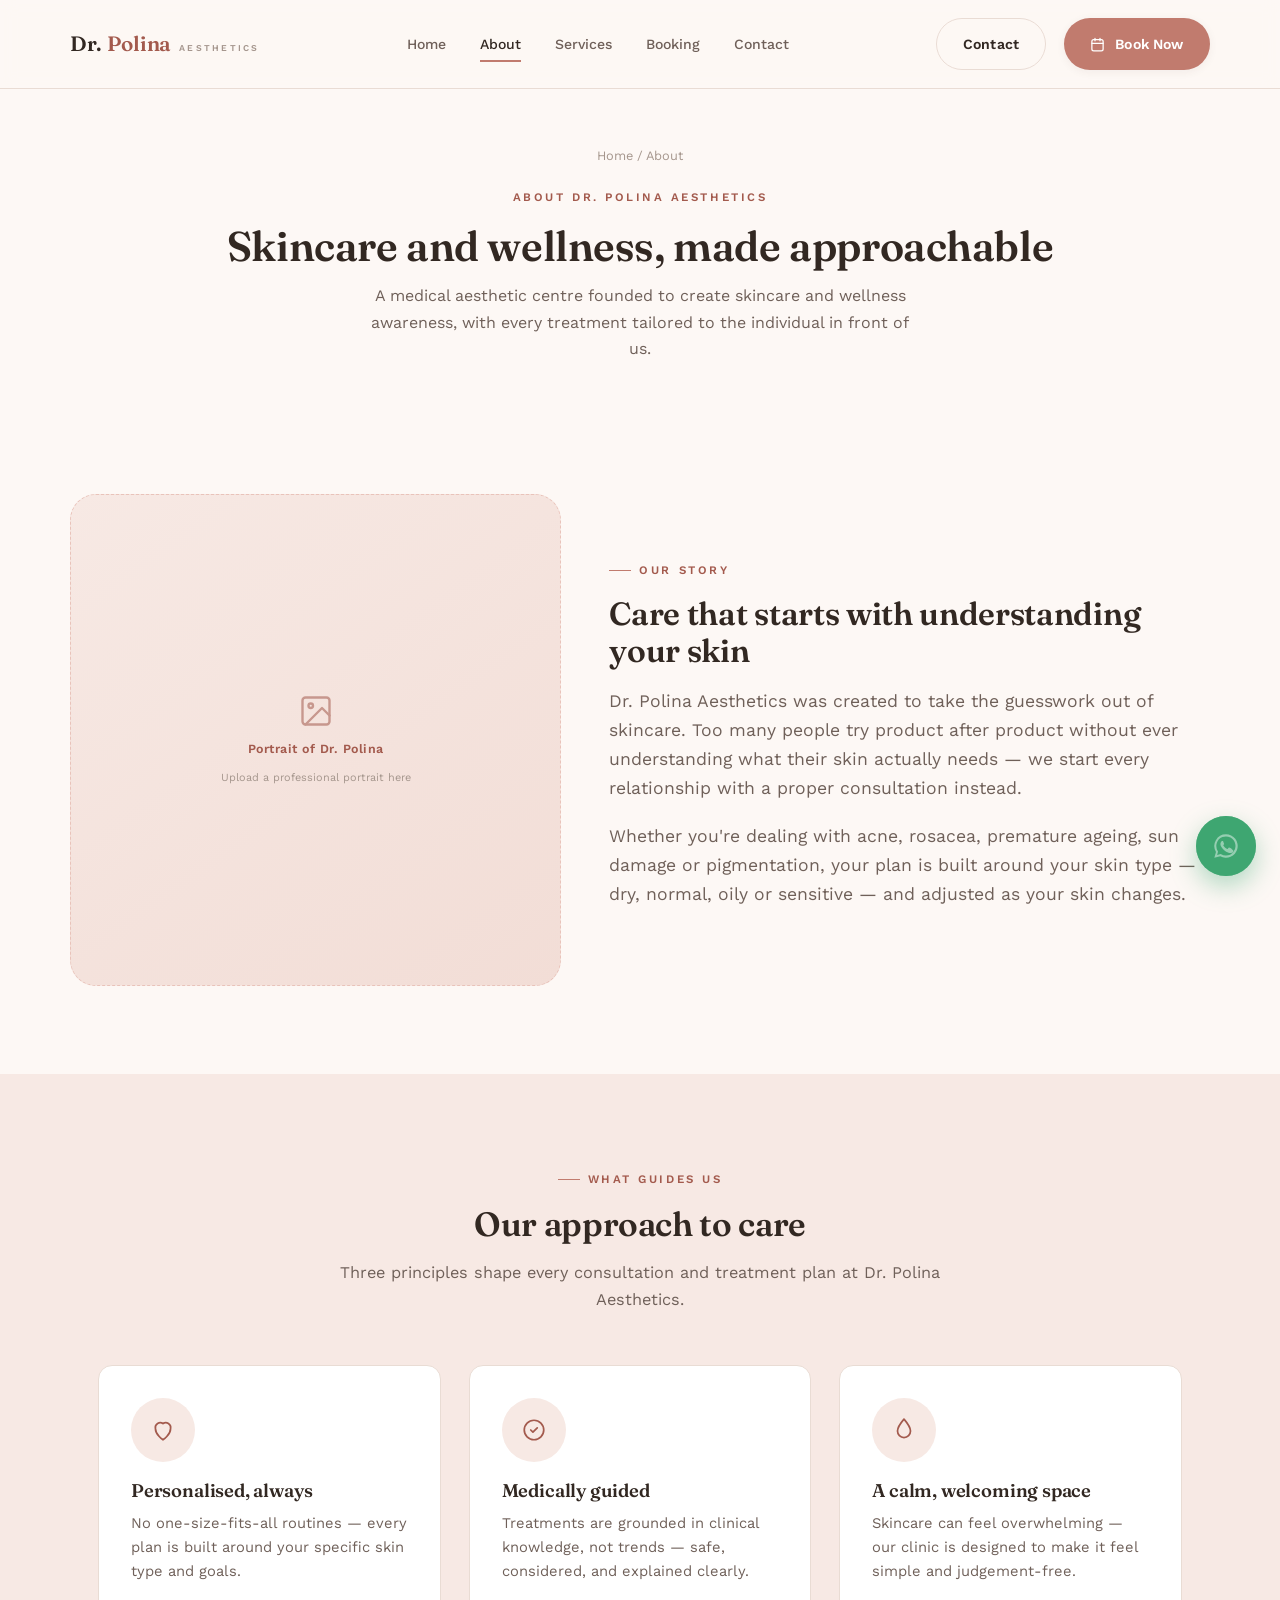
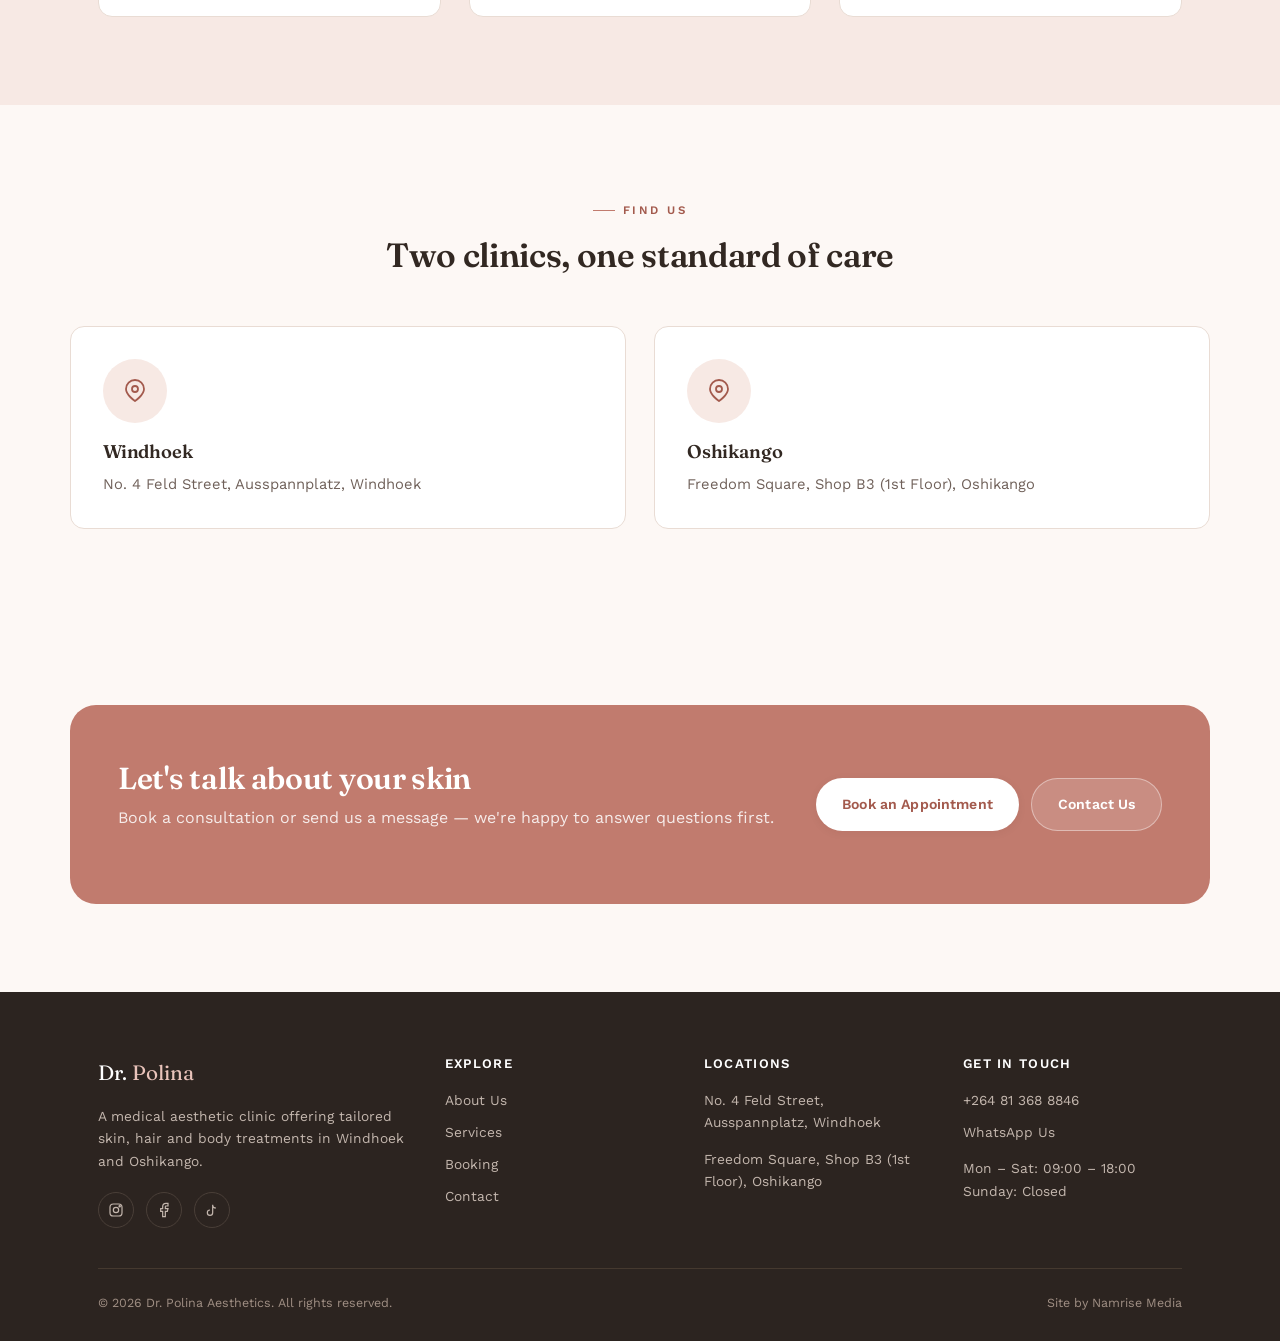
==== about.html @ 479185e6 "Initial site: Dr. Polina Aesthetics redesign (light, no-purple theme, WhatsApp chat widget, booking " ====
<!DOCTYPE html>
<html lang="en">
<head>
<meta charset="UTF-8">
<meta name="viewport" content="width=device-width, initial-scale=1.0">
<title>About Us — Dr. Polina Aesthetics</title>
<meta name="description" content="Learn about Dr. Polina Aesthetics, a medical aesthetic clinic offering tailored skincare treatments in Windhoek and Oshikango.">
<link rel="preconnect" href="https://fonts.googleapis.com">
<link rel="preconnect" href="https://fonts.gstatic.com" crossorigin>
<link href="https://fonts.googleapis.com/css2?family=Fraunces:opsz,wght@9..144,500;9..144,600;9..144,700&family=Work+Sans:wght@400;500;600;700&display=swap" rel="stylesheet">
<link rel="stylesheet" href="css/style.css">
</head>
<body>

<header class="site-header">
  <div class="container nav-row">
    <a href="index.html" class="logo">Dr. <span class="accentword">Polina</span><small>Aesthetics</small></a>
    <nav class="nav-links">
      <a href="index.html">Home</a>
      <a href="about.html" class="active">About</a>
      <a href="services.html">Services</a>
      <a href="booking.html">Booking</a>
      <a href="contact.html">Contact</a>
    </nav>
    <div class="nav-cta">
      <a href="contact.html" class="btn btn-outline">Contact</a>
      <a href="booking.html" class="btn btn-primary">
        <svg width="15" height="15" viewBox="0 0 24 24" fill="none" stroke="currentColor" stroke-width="2" stroke-linecap="round" stroke-linejoin="round"><rect x="3" y="4" width="18" height="18" rx="3"/><path d="M16 2v4M8 2v4M3 10h18"/></svg>
        Book Now
      </a>
      <button class="nav-toggle" aria-label="Open menu" aria-expanded="false">
        <span></span><span></span><span></span>
      </button>
    </div>
  </div>
</header>

<section class="page-hero container" data-reveal>
  <div class="breadcrumb"><a href="index.html">Home</a> / About</div>
  <div class="eyebrow">About Dr. Polina Aesthetics</div>
  <h1>Skincare and wellness, made approachable</h1>
  <p>A medical aesthetic centre founded to create skincare and wellness awareness, with every treatment tailored to the individual in front of us.</p>
</section>

<section class="section container">
  <div style="display:grid; grid-template-columns:0.9fr 1.1fr; gap:48px; align-items:center;">
    <div data-reveal>
      <div class="img-placeholder square">
        <svg width="36" height="36" viewBox="0 0 24 24" fill="none" stroke="currentColor" stroke-width="1.6" stroke-linecap="round" stroke-linejoin="round"><rect x="3" y="3" width="18" height="18" rx="2"/><circle cx="8.5" cy="8.5" r="1.5"/><path d="M21 15l-5-5L5 21"/></svg>
        <span class="ph-label">Portrait of Dr. Polina</span>
        <span class="ph-sub">Upload a professional portrait here</span>
      </div>
    </div>
    <div data-reveal data-reveal-delay="1">
      <div class="eyebrow">Our Story</div>
      <h2 style="font-size:2rem; margin-bottom:1rem;">Care that starts with understanding your skin</h2>
      <p class="lede" style="margin-bottom:1.2rem;">Dr. Polina Aesthetics was created to take the guesswork out of skincare. Too many people try product after product without ever understanding what their skin actually needs — we start every relationship with a proper consultation instead.</p>
      <p class="lede">Whether you're dealing with acne, rosacea, premature ageing, sun damage or pigmentation, your plan is built around your skin type — dry, normal, oily or sensitive — and adjusted as your skin changes.</p>
    </div>
  </div>
</section>

<section class="section bg-blush">
  <div class="container">
    <div class="section-head" data-reveal>
      <div class="eyebrow" style="justify-content:center;">What Guides Us</div>
      <h2>Our approach to care</h2>
      <p>Three principles shape every consultation and treatment plan at Dr. Polina Aesthetics.</p>
    </div>
    <div class="grid grid-3">
      <div class="card" data-reveal>
        <div class="icon-badge lg">
          <svg width="26" height="26" viewBox="0 0 24 24" fill="none" stroke="currentColor" stroke-width="1.6" stroke-linecap="round" stroke-linejoin="round"><path d="M12 21s-7-4.5-7-10.5A4.5 4.5 0 0 1 12 6a4.5 4.5 0 0 1 7 4.5C19 16.5 12 21 12 21z"/></svg>
        </div>
        <h3>Personalised, always</h3>
        <p>No one-size-fits-all routines — every plan is built around your specific skin type and goals.</p>
      </div>
      <div class="card" data-reveal data-reveal-delay="1">
        <div class="icon-badge lg">
          <svg width="26" height="26" viewBox="0 0 24 24" fill="none" stroke="currentColor" stroke-width="1.6" stroke-linecap="round" stroke-linejoin="round"><path d="M9 12l2 2 4-4"/><circle cx="12" cy="12" r="9"/></svg>
        </div>
        <h3>Medically guided</h3>
        <p>Treatments are grounded in clinical knowledge, not trends — safe, considered, and explained clearly.</p>
      </div>
      <div class="card" data-reveal data-reveal-delay="2">
        <div class="icon-badge lg">
          <svg width="26" height="26" viewBox="0 0 24 24" fill="none" stroke="currentColor" stroke-width="1.6" stroke-linecap="round" stroke-linejoin="round"><path d="M12 2s6 7 6 11a6 6 0 0 1-12 0c0-4 6-11 6-11z"/></svg>
        </div>
        <h3>A calm, welcoming space</h3>
        <p>Skincare can feel overwhelming — our clinic is designed to make it feel simple and judgement-free.</p>
      </div>
    </div>
  </div>
</section>

<section class="section container">
  <div class="section-head" data-reveal>
    <div class="eyebrow" style="justify-content:center;">Find Us</div>
    <h2>Two clinics, one standard of care</h2>
  </div>
  <div class="grid grid-2">
    <div class="card" data-reveal>
      <div class="icon-badge lg">
        <svg width="24" height="24" viewBox="0 0 24 24" fill="none" stroke="currentColor" stroke-width="1.8" stroke-linecap="round" stroke-linejoin="round"><path d="M21 10c0 6-9 12-9 12s-9-6-9-12a9 9 0 1 1 18 0z"/><circle cx="12" cy="10" r="3"/></svg>
      </div>
      <h3>Windhoek</h3>
      <p>No. 4 Feld Street, Ausspannplatz, Windhoek</p>
    </div>
    <div class="card" data-reveal data-reveal-delay="1">
      <div class="icon-badge lg">
        <svg width="24" height="24" viewBox="0 0 24 24" fill="none" stroke="currentColor" stroke-width="1.8" stroke-linecap="round" stroke-linejoin="round"><path d="M21 10c0 6-9 12-9 12s-9-6-9-12a9 9 0 1 1 18 0z"/><circle cx="12" cy="10" r="3"/></svg>
      </div>
      <h3>Oshikango</h3>
      <p>Freedom Square, Shop B3 (1st Floor), Oshikango</p>
    </div>
  </div>
</section>

<section class="section container">
  <div class="cta-banner" data-reveal>
    <div>
      <h2>Let's talk about your skin</h2>
      <p>Book a consultation or send us a message — we're happy to answer questions first.</p>
    </div>
    <div style="display:flex; gap:12px; flex-wrap:wrap;">
      <a href="booking.html" class="btn btn-primary">Book an Appointment</a>
      <a href="contact.html" class="btn" style="background:rgba(255,255,255,0.14); color:#fff; border:1px solid rgba(255,255,255,0.4);">Contact Us</a>
    </div>
  </div>
</section>

<footer class="site-footer">
  <div class="container">
    <div class="footer-grid">
      <div>
        <div class="footer-logo">Dr. <span class="accentword">Polina</span></div>
        <p>A medical aesthetic clinic offering tailored skin, hair and body treatments in Windhoek and Oshikango.</p>
        <div class="footer-social">
          <a href="https://www.instagram.com/drpolina_aesthetics/" target="_blank" rel="noopener" aria-label="Instagram">
            <svg width="16" height="16" viewBox="0 0 24 24" fill="none" stroke="currentColor" stroke-width="1.8"><rect x="3" y="3" width="18" height="18" rx="5"/><circle cx="12" cy="12" r="4"/><circle cx="17.5" cy="6.5" r="1"/></svg>
          </a>
          <a href="#" target="_blank" rel="noopener" aria-label="Facebook">
            <svg width="16" height="16" viewBox="0 0 24 24" fill="none" stroke="currentColor" stroke-width="1.8"><path d="M18 2h-3a5 5 0 0 0-5 5v3H7v4h3v8h4v-8h3l1-4h-4V7a1 1 0 0 1 1-1h3z"/></svg>
          </a>
          <a href="#" target="_blank" rel="noopener" aria-label="TikTok">
            <svg width="16" height="16" viewBox="0 0 24 24" fill="none" stroke="currentColor" stroke-width="1.8"><path d="M9 12a4 4 0 1 0 4 4V4a5 5 0 0 0 5 5"/></svg>
          </a>
        </div>
      </div>
      <div>
        <h4>Explore</h4>
        <a href="about.html">About Us</a>
        <a href="services.html">Services</a>
        <a href="booking.html">Booking</a>
        <a href="contact.html">Contact</a>
      </div>
      <div>
        <h4>Locations</h4>
        <p>No. 4 Feld Street, Ausspannplatz, Windhoek</p>
        <p>Freedom Square, Shop B3 (1st Floor), Oshikango</p>
      </div>
      <div>
        <h4>Get in Touch</h4>
        <a href="tel:+26481368846">+264 81 368 8846</a>
        <a href="https://wa.me/264813688846" target="_blank" rel="noopener">WhatsApp Us</a>
        <p>Mon – Sat: 09:00 – 18:00<br>Sunday: Closed</p>
      </div>
    </div>
    <div class="footer-bottom">
      <span>&copy; <span data-year>2026</span> Dr. Polina Aesthetics. All rights reserved.</span>
      <span>Site by Namrise Media</span>
    </div>
  </div>
</footer>

<button class="wa-launcher" aria-label="Chat on WhatsApp" aria-expanded="false">
  <span class="wa-ping"></span>
  <svg width="28" height="28" viewBox="0 0 24 24" fill="#fff"><path d="M12 2a10 10 0 0 0-8.6 15.1L2 22l5.1-1.3A10 10 0 1 0 12 2zm0 18.2a8.2 8.2 0 0 1-4.2-1.1l-.3-.2-3.1.8.8-3-.2-.3A8.2 8.2 0 1 1 12 20.2zm4.5-6.1c-.2-.1-1.4-.7-1.7-.8-.2-.1-.4-.1-.5.1-.2.2-.6.8-.8 1-.1.2-.3.2-.5.1-1.5-.6-2.5-1.5-3.3-2.9-.1-.2 0-.4.1-.5l.5-.6c.1-.2.1-.4 0-.5-.1-.2-.5-1.3-.7-1.8-.2-.5-.4-.4-.5-.4h-.5c-.2 0-.5.2-.6.4-.5.6-.8 1.3-.8 2.1 0 1.4 1 2.8 1.2 3 .2.2 2 3 4.8 4.1 2.3.9 2.8.7 3.3.6.5-.1 1.4-.6 1.6-1.1.2-.5.2-1 .1-1.1-.1-.1-.2-.2-.5-.3z"/></svg>
</button>

<div class="wa-panel">
  <div class="wa-panel-head">
    <div class="wa-avatar">
      <svg width="20" height="20" viewBox="0 0 24 24" fill="#fff"><circle cx="12" cy="8" r="4"/><path d="M4 20c0-4 4-6 8-6s8 2 8 6"/></svg>
    </div>
    <div>
      <strong>Dr. Polina Aesthetics</strong>
      <span>Typically replies within minutes</span>
    </div>
    <button class="wa-panel-close" aria-label="Close chat">
      <svg width="16" height="16" viewBox="0 0 24 24" fill="none" stroke="currentColor" stroke-width="2"><path d="M6 6l12 12M18 6L6 18"/></svg>
    </button>
  </div>
  <div class="wa-panel-body">
    <div class="wa-bubble">Hi there! How can we help you today? Choose an option below and we'll continue on WhatsApp.</div>
    <div class="wa-options">
      <button class="wa-option" data-message="Hi Dr. Polina Aesthetics, I'd like to book an appointment.">Book an appointment <svg width="14" height="14" viewBox="0 0 24 24" fill="none" stroke="currentColor" stroke-width="2"><path d="M5 12h14M13 5l7 7-7 7"/></svg></button>
      <button class="wa-option" data-message="Hi, I have a question about one of your treatments.">Ask about a treatment <svg width="14" height="14" viewBox="0 0 24 24" fill="none" stroke="currentColor" stroke-width="2"><path d="M5 12h14M13 5l7 7-7 7"/></svg></button>
      <button class="wa-option" data-message="Hi, could you share your clinic hours and locations?">Hours &amp; locations <svg width="14" height="14" viewBox="0 0 24 24" fill="none" stroke="currentColor" stroke-width="2"><path d="M5 12h14M13 5l7 7-7 7"/></svg></button>
      <button class="wa-option" data-message="Hi Dr. Polina Aesthetics, I have another question.">Something else <svg width="14" height="14" viewBox="0 0 24 24" fill="none" stroke="currentColor" stroke-width="2"><path d="M5 12h14M13 5l7 7-7 7"/></svg></button>
    </div>
  </div>
</div>

<script src="js/main.js"></script>
</body>
</html>
---- css/style.css ----
/* ============================================================
   Dr. Polina Aesthetics — Design System
   Palette: warm white / soft blush / charcoal text / dusty rose accent
   ============================================================ */

:root {
  --bg:        #fdf8f5;
  --bg-blush:  #f7e9e4;
  --bg-blush-2:#f2ddd6;
  --surface:   #ffffff;
  --text:      #322822;
  --text-soft: #6f6059;
  --text-faint:#a5968d;
  --accent:    #c17b6e;
  --accent-dark:#a35a4d;
  --accent-soft:#e9c3ba;
  --line:      #e9dcd4;
  --line-soft: #f1e7e1;
  --whatsapp:  #3fa772;

  --font-head: 'Fraunces', Georgia, 'Times New Roman', serif;
  --font-body: 'Work Sans', 'Segoe UI', system-ui, sans-serif;

  --radius-sm: 6px;
  --radius-md: 14px;
  --radius-lg: 26px;

  --shadow-sm: 0 2px 10px rgba(60, 40, 30, 0.06);
  --shadow-md: 0 14px 40px rgba(60, 40, 30, 0.10);
}

* { box-sizing: border-box; }
html { scroll-behavior: smooth; }

body {
  margin: 0;
  font-family: var(--font-body);
  background: var(--bg);
  color: var(--text);
  -webkit-font-smoothing: antialiased;
  font-size: 16px;
  line-height: 1.65;
}

img { max-width: 100%; display: block; }
a { color: inherit; text-decoration: none; }
ul { margin: 0; padding: 0; }

h1, h2, h3, h4 {
  font-family: var(--font-head);
  font-weight: 600;
  color: var(--text);
  margin: 0;
  line-height: 1.15;
  letter-spacing: -0.01em;
}

.container {
  max-width: 1140px;
  margin: 0 auto;
  padding: 0 28px;
}

.eyebrow {
  display: inline-flex;
  align-items: center;
  gap: 8px;
  font-size: 0.72rem;
  font-weight: 600;
  letter-spacing: 0.22em;
  text-transform: uppercase;
  color: var(--accent-dark);
  margin-bottom: 1rem;
}
.eyebrow::before {
  content: "";
  width: 22px;
  height: 1px;
  background: var(--accent);
  display: inline-block;
}

.section { padding: 88px 0; }
.section-tight { padding: 56px 0; }
.bg-blush { background: var(--bg-blush); }
.bg-surface { background: var(--surface); }

p.lede {
  font-size: 1.1rem;
  color: var(--text-soft);
  max-width: 620px;
}

/* ── Buttons ─────────────────────────────────────────────── */
.btn {
  display: inline-flex;
  align-items: center;
  gap: 10px;
  padding: 0.85rem 1.6rem;
  border-radius: 999px;
  font-family: var(--font-body);
  font-size: 0.88rem;
  font-weight: 600;
  letter-spacing: 0.01em;
  cursor: pointer;
  border: 1px solid transparent;
  transition: transform 0.25s ease, box-shadow 0.25s ease, background 0.25s ease, color 0.25s ease;
  white-space: nowrap;
}
.btn svg { flex-shrink: 0; transition: transform 0.25s ease; }
.btn:hover { transform: translateY(-2px); }

.btn-primary {
  background: var(--accent);
  color: #fff;
  box-shadow: var(--shadow-sm);
}
.btn-primary:hover { background: var(--accent-dark); box-shadow: var(--shadow-md); }

.btn-outline {
  background: transparent;
  color: var(--text);
  border-color: var(--line);
}
.btn-outline:hover { border-color: var(--accent); color: var(--accent-dark); }

.btn-whatsapp {
  background: var(--whatsapp);
  color: #fff;
}
.btn-whatsapp:hover { background: #358f61; box-shadow: var(--shadow-md); }

.btn-block { width: 100%; justify-content: center; }

/* ── Header / Nav ────────────────────────────────────────── */
.site-header {
  position: sticky;
  top: 0;
  z-index: 60;
  background: rgba(253, 248, 245, 0.92);
  backdrop-filter: saturate(140%) blur(8px);
  border-bottom: 1px solid var(--line);
}
.nav-row {
  display: flex;
  align-items: center;
  justify-content: space-between;
  padding: 18px 0;
}
.logo {
  font-family: var(--font-head);
  font-size: 1.3rem;
  font-weight: 600;
  letter-spacing: -0.01em;
  display: flex;
  align-items: baseline;
  gap: 6px;
}
.logo .accentword { color: var(--accent-dark); }
.logo small {
  font-family: var(--font-body);
  font-size: 0.56rem;
  font-weight: 600;
  letter-spacing: 0.25em;
  color: var(--text-faint);
  text-transform: uppercase;
  margin-left: 2px;
}

.nav-links {
  display: flex;
  align-items: center;
  gap: 34px;
}
.nav-links a {
  font-size: 0.88rem;
  font-weight: 500;
  color: var(--text-soft);
  position: relative;
  padding: 6px 0;
  transition: color 0.2s ease;
}
.nav-links a::after {
  content: "";
  position: absolute;
  left: 0; bottom: 0;
  width: 0%;
  height: 1.5px;
  background: var(--accent);
  transition: width 0.25s ease;
}
.nav-links a:hover, .nav-links a.active { color: var(--text); }
.nav-links a:hover::after, .nav-links a.active::after { width: 100%; }

.nav-cta { display: flex; align-items: center; gap: 18px; }

.nav-toggle {
  display: none;
  background: none;
  border: none;
  cursor: pointer;
  padding: 6px;
}
.nav-toggle span {
  display: block;
  width: 22px;
  height: 2px;
  background: var(--text);
  margin: 5px 0;
  transition: transform 0.25s ease, opacity 0.25s ease;
}

@media (max-width: 860px) {
  .nav-links {
    position: fixed;
    top: 73px; left: 0; right: 0;
    background: var(--surface);
    border-bottom: 1px solid var(--line);
    flex-direction: column;
    align-items: flex-start;
    gap: 0;
    padding: 8px 28px 18px;
    transform: translateY(-110%);
    opacity: 0;
    transition: transform 0.3s ease, opacity 0.3s ease;
    pointer-events: none;
  }
  .nav-links.open { transform: translateY(0); opacity: 1; pointer-events: auto; }
  .nav-links a { width: 100%; padding: 12px 0; border-bottom: 1px solid var(--line-soft); }
  .nav-cta .btn-outline { display: none; }
  .nav-toggle { display: block; }
}

/* ── Hero ────────────────────────────────────────────────── */
.hero {
  padding: 72px 0 96px;
  display: grid;
  grid-template-columns: 1.05fr 0.95fr;
  gap: 56px;
  align-items: center;
}
.hero h1 { font-size: 3rem; margin-bottom: 1.1rem; }
.hero .actions { display: flex; gap: 14px; margin-top: 2.2rem; flex-wrap: wrap; }
.hero-stats {
  display: flex;
  gap: 32px;
  margin-top: 2.6rem;
  padding-top: 1.8rem;
  border-top: 1px solid var(--line);
}
.hero-stats div strong {
  display: block;
  font-family: var(--font-head);
  font-size: 1.5rem;
  color: var(--accent-dark);
}
.hero-stats div span { font-size: 0.78rem; color: var(--text-soft); }

@media (max-width: 860px) {
  .hero { grid-template-columns: 1fr; padding: 48px 0 56px; }
  .hero h1 { font-size: 2.2rem; }
}

/* ── Image placeholder ───────────────────────────────────── */
.img-placeholder {
  background: linear-gradient(145deg, var(--bg-blush) 0%, var(--bg-blush-2) 100%);
  border: 1px dashed var(--accent-soft);
  border-radius: var(--radius-lg);
  display: flex;
  flex-direction: column;
  align-items: center;
  justify-content: center;
  gap: 10px;
  color: var(--accent-dark);
  text-align: center;
  padding: 2rem;
  min-height: 280px;
}
.img-placeholder.square { aspect-ratio: 1 / 1; min-height: 0; }
.img-placeholder.wide { aspect-ratio: 16 / 10; min-height: 0; }
.img-placeholder svg { opacity: 0.55; }
.img-placeholder .ph-label { font-size: 0.78rem; font-weight: 600; letter-spacing: 0.04em; }
.img-placeholder .ph-sub { font-size: 0.68rem; color: var(--text-faint); max-width: 200px; }

/* ── Icon badge ──────────────────────────────────────────── */
.icon-badge {
  width: 52px; height: 52px;
  border-radius: 50%;
  background: var(--bg-blush);
  display: flex;
  align-items: center;
  justify-content: center;
  color: var(--accent-dark);
  flex-shrink: 0;
}
.icon-badge.lg { width: 64px; height: 64px; }

/* ── Cards / Grids ───────────────────────────────────────── */
.grid { display: grid; gap: 28px; }
.grid-3 { grid-template-columns: repeat(3, 1fr); }
.grid-2 { grid-template-columns: repeat(2, 1fr); }
@media (max-width: 860px) {
  .grid-3 { grid-template-columns: 1fr; }
  .grid-2 { grid-template-columns: 1fr; }
}

.card {
  background: var(--surface);
  border: 1px solid var(--line);
  border-radius: var(--radius-md);
  padding: 32px;
  transition: transform 0.3s ease, box-shadow 0.3s ease, border-color 0.3s ease;
}
.card:hover { transform: translateY(-4px); box-shadow: var(--shadow-md); border-color: var(--accent-soft); }
.card h3 { font-size: 1.15rem; margin: 1.1rem 0 0.6rem; }
.card p { color: var(--text-soft); font-size: 0.92rem; margin: 0; }

.section-head {
  max-width: 640px;
  margin: 0 auto 52px;
  text-align: center;
}
.section-head.left { margin: 0 0 52px; text-align: left; }
.section-head h2 { font-size: 2.1rem; margin-bottom: 0.9rem; }
.section-head p { color: var(--text-soft); font-size: 1.02rem; }

/* ── Section divider ─────────────────────────────────────── */
.divider {
  height: 1px;
  background: var(--line);
  width: 100%;
}

/* ── Timeline / list rows ───────────────────────────────── */
.feature-row {
  display: flex;
  gap: 20px;
  padding: 26px 0;
  border-bottom: 1px solid var(--line);
}
.feature-row:last-child { border-bottom: none; }
.feature-row h4 { font-size: 1.02rem; margin-bottom: 0.4rem; }
.feature-row p { color: var(--text-soft); font-size: 0.9rem; margin: 0; }

/* ── CTA banner ──────────────────────────────────────────── */
.cta-banner {
  background: var(--accent);
  border-radius: var(--radius-lg);
  padding: 56px 48px;
  display: flex;
  align-items: center;
  justify-content: space-between;
  gap: 32px;
  color: #fff;
  flex-wrap: wrap;
}
.cta-banner h2 { color: #fff; font-size: 1.9rem; max-width: 480px; }
.cta-banner p { color: rgba(255,255,255,0.85); margin-top: 0.6rem; }
.cta-banner .btn-primary { background: #fff; color: var(--accent-dark); }
.cta-banner .btn-primary:hover { background: #fff4f1; }

/* ── Footer ──────────────────────────────────────────────── */
.site-footer {
  background: #2c2420;
  color: #e6dcd5;
  padding: 64px 0 28px;
}
.footer-grid {
  display: grid;
  grid-template-columns: 1.4fr 1fr 1fr 1fr;
  gap: 40px;
  padding-bottom: 40px;
}
.footer-grid h4 {
  color: #fff;
  font-size: 0.82rem;
  letter-spacing: 0.1em;
  text-transform: uppercase;
  margin-bottom: 1.1rem;
  font-family: var(--font-body);
  font-weight: 600;
}
.footer-grid p, .footer-grid a {
  display: block;
  font-size: 0.86rem;
  color: #c4b7ae;
  margin-bottom: 0.6rem;
  transition: color 0.2s ease;
}
.footer-grid a:hover { color: #fff; }
.footer-logo { font-family: var(--font-head); font-size: 1.3rem; color: #fff; margin-bottom: 0.9rem; }
.footer-logo .accentword { color: var(--accent-soft); }
.footer-social { display: flex; gap: 12px; margin-top: 1.2rem; }
.footer-social a {
  width: 36px; height: 36px;
  border-radius: 50%;
  border: 1px solid #4a3f38;
  display: flex; align-items: center; justify-content: center;
  margin: 0;
}
.footer-social a:hover { border-color: var(--accent-soft); background: rgba(255,255,255,0.05); }
.footer-bottom {
  border-top: 1px solid #45392f;
  padding-top: 24px;
  display: flex;
  justify-content: space-between;
  font-size: 0.78rem;
  color: #a08f84;
  flex-wrap: wrap;
  gap: 10px;
}
@media (max-width: 860px) {
  .footer-grid { grid-template-columns: 1fr 1fr; }
}
@media (max-width: 560px) {
  .footer-grid { grid-template-columns: 1fr; }
}

/* ── Scroll-reveal animation ─────────────────────────────── */
[data-reveal] {
  opacity: 0;
  transform: translateY(22px);
  transition: opacity 0.7s ease, transform 0.7s ease;
}
[data-reveal].in-view { opacity: 1; transform: translateY(0); }
[data-reveal-delay="1"] { transition-delay: 0.08s; }
[data-reveal-delay="2"] { transition-delay: 0.16s; }
[data-reveal-delay="3"] { transition-delay: 0.24s; }

/* ── Page hero (sub-pages) ──────────────────────────────── */
.page-hero {
  padding: 56px 0 44px;
  text-align: center;
}
.page-hero .eyebrow { justify-content: center; }
.page-hero .eyebrow::before { display: none; }
.page-hero h1 { font-size: 2.6rem; margin-bottom: 0.8rem; }
.page-hero p { color: var(--text-soft); max-width: 560px; margin: 0 auto; }
.breadcrumb { font-size: 0.8rem; color: var(--text-faint); margin-bottom: 1rem; }
.breadcrumb a:hover { color: var(--accent-dark); }

/* ── Badges / tags ───────────────────────────────────────── */
.tag {
  display: inline-block;
  font-size: 0.68rem;
  font-weight: 600;
  letter-spacing: 0.08em;
  text-transform: uppercase;
  color: var(--accent-dark);
  background: var(--bg-blush);
  padding: 5px 11px;
  border-radius: 999px;
  margin-bottom: 1rem;
}

/* ── Service card with icon ──────────────────────────────── */
.service-card { position: relative; }
.service-card .tag { margin-bottom: 0; margin-top: 1rem; }

/* ── Booking form ─────────────────────────────────────────── */
.booking-wrap {
  display: grid;
  grid-template-columns: 1.3fr 0.9fr;
  gap: 40px;
  align-items: flex-start;
}
@media (max-width: 900px) {
  .booking-wrap { grid-template-columns: 1fr; }
}
.form-card {
  background: var(--surface);
  border: 1px solid var(--line);
  border-radius: var(--radius-md);
  padding: 40px;
  box-shadow: var(--shadow-sm);
}
.form-row { margin-bottom: 20px; }
.form-row label {
  display: block;
  font-size: 0.78rem;
  font-weight: 600;
  letter-spacing: 0.04em;
  color: var(--text-soft);
  margin-bottom: 8px;
  text-transform: uppercase;
}
.form-row input,
.form-row select,
.form-row textarea {
  width: 100%;
  padding: 0.8rem 1rem;
  border-radius: var(--radius-sm);
  border: 1px solid var(--line);
  background: var(--bg);
  font-family: var(--font-body);
  font-size: 0.94rem;
  color: var(--text);
  transition: border-color 0.2s ease, background 0.2s ease;
}
.form-row input:focus,
.form-row select:focus,
.form-row textarea:focus {
  outline: none;
  border-color: var(--accent);
  background: #fff;
}
.form-grid-2 { display: grid; grid-template-columns: 1fr 1fr; gap: 20px; }
@media (max-width: 540px) { .form-grid-2 { grid-template-columns: 1fr; } }

.form-note {
  font-size: 0.78rem;
  color: var(--text-faint);
  margin-top: 14px;
  display: flex;
  gap: 8px;
  align-items: flex-start;
}

.sidebar-card {
  background: var(--bg-blush);
  border-radius: var(--radius-md);
  padding: 32px;
  margin-bottom: 24px;
}
.sidebar-card h4 { font-size: 1rem; margin-bottom: 0.9rem; }
.policy-list li {
  display: flex;
  gap: 10px;
  font-size: 0.86rem;
  color: var(--text-soft);
  padding: 9px 0;
  border-bottom: 1px solid rgba(161,90,77,0.14);
  align-items: flex-start;
}
.policy-list li:last-child { border-bottom: none; }
.policy-list svg { flex-shrink: 0; margin-top: 2px; color: var(--accent-dark); }

.confirm-box {
  display: none;
  background: #eaf5ef;
  border: 1px solid #bfe3cd;
  border-radius: var(--radius-sm);
  padding: 18px 20px;
  margin-top: 20px;
  font-size: 0.88rem;
  color: #2d6b47;
  align-items: flex-start;
  gap: 10px;
}
.confirm-box.show { display: flex; }

/* ── Contact page ─────────────────────────────────────────── */
.contact-grid {
  display: grid;
  grid-template-columns: 1fr 1fr;
  gap: 28px;
}
@media (max-width: 860px) { .contact-grid { grid-template-columns: 1fr; } }
.loc-card { display: flex; flex-direction: column; gap: 10px; }
.loc-card .row { display: flex; gap: 12px; align-items: flex-start; font-size: 0.9rem; color: var(--text-soft); }
.loc-card .row svg { flex-shrink: 0; margin-top: 2px; color: var(--accent-dark); }

.hours-table { width: 100%; border-collapse: collapse; font-size: 0.9rem; }
.hours-table td { padding: 9px 0; border-bottom: 1px solid var(--line); color: var(--text-soft); }
.hours-table td:last-child { text-align: right; font-weight: 600; color: var(--text); }
.hours-table tr:last-child td { border-bottom: none; }

/* ── WhatsApp floating widget ────────────────────────────── */
.wa-launcher {
  position: fixed;
  bottom: 24px;
  right: 24px;
  z-index: 100;
  width: 60px; height: 60px;
  border-radius: 50%;
  background: var(--whatsapp);
  display: flex;
  align-items: center;
  justify-content: center;
  box-shadow: 0 10px 26px rgba(63, 167, 114, 0.4);
  cursor: pointer;
  border: none;
  transition: transform 0.25s ease;
}
.wa-launcher:hover { transform: scale(1.07); }
.wa-launcher .wa-ping {
  position: absolute;
  inset: 0;
  border-radius: 50%;
  background: var(--whatsapp);
  opacity: 0.55;
  animation: wa-pulse 2.4s ease-out infinite;
}
@keyframes wa-pulse {
  0% { transform: scale(1); opacity: 0.5; }
  100% { transform: scale(1.7); opacity: 0; }
}

.wa-panel {
  position: fixed;
  bottom: 96px;
  right: 24px;
  z-index: 100;
  width: 320px;
  max-width: calc(100vw - 40px);
  background: var(--surface);
  border-radius: 18px;
  box-shadow: var(--shadow-md);
  overflow: hidden;
  transform: translateY(16px) scale(0.98);
  opacity: 0;
  pointer-events: none;
  transition: transform 0.25s ease, opacity 0.25s ease;
}
.wa-panel.open { transform: translateY(0) scale(1); opacity: 1; pointer-events: auto; }
.wa-panel-head {
  background: var(--whatsapp);
  color: #fff;
  padding: 16px 18px;
  display: flex;
  align-items: center;
  gap: 12px;
}
.wa-panel-head .wa-avatar {
  width: 38px; height: 38px;
  border-radius: 50%;
  background: rgba(255,255,255,0.18);
  display: flex; align-items: center; justify-content: center;
}
.wa-panel-head strong { display: block; font-size: 0.9rem; }
.wa-panel-head span { font-size: 0.72rem; opacity: 0.85; }
.wa-panel-close {
  margin-left: auto;
  background: none; border: none; color: #fff; cursor: pointer;
  opacity: 0.8; padding: 4px;
}
.wa-panel-close:hover { opacity: 1; }
.wa-panel-body { padding: 16px 18px 18px; background: #f3f0ec; }
.wa-bubble {
  background: #fff;
  border-radius: 12px;
  padding: 12px 14px;
  font-size: 0.85rem;
  color: var(--text);
  margin-bottom: 12px;
  box-shadow: 0 1px 2px rgba(0,0,0,0.05);
}
.wa-options { display: flex; flex-direction: column; gap: 8px; }
.wa-option {
  text-align: left;
  background: #fff;
  border: 1px solid #e3ded8;
  border-radius: 10px;
  padding: 10px 14px;
  font-size: 0.83rem;
  font-family: var(--font-body);
  font-weight: 500;
  color: var(--text);
  cursor: pointer;
  transition: border-color 0.2s ease, background 0.2s ease;
  display: flex;
  align-items: center;
  justify-content: space-between;
}
.wa-option:hover { border-color: var(--whatsapp); background: #eefbf3; }

@media (max-width: 480px) {
  .wa-panel { right: 16px; width: calc(100vw - 32px); bottom: 90px; }
  .wa-launcher { right: 16px; bottom: 16px; }
}
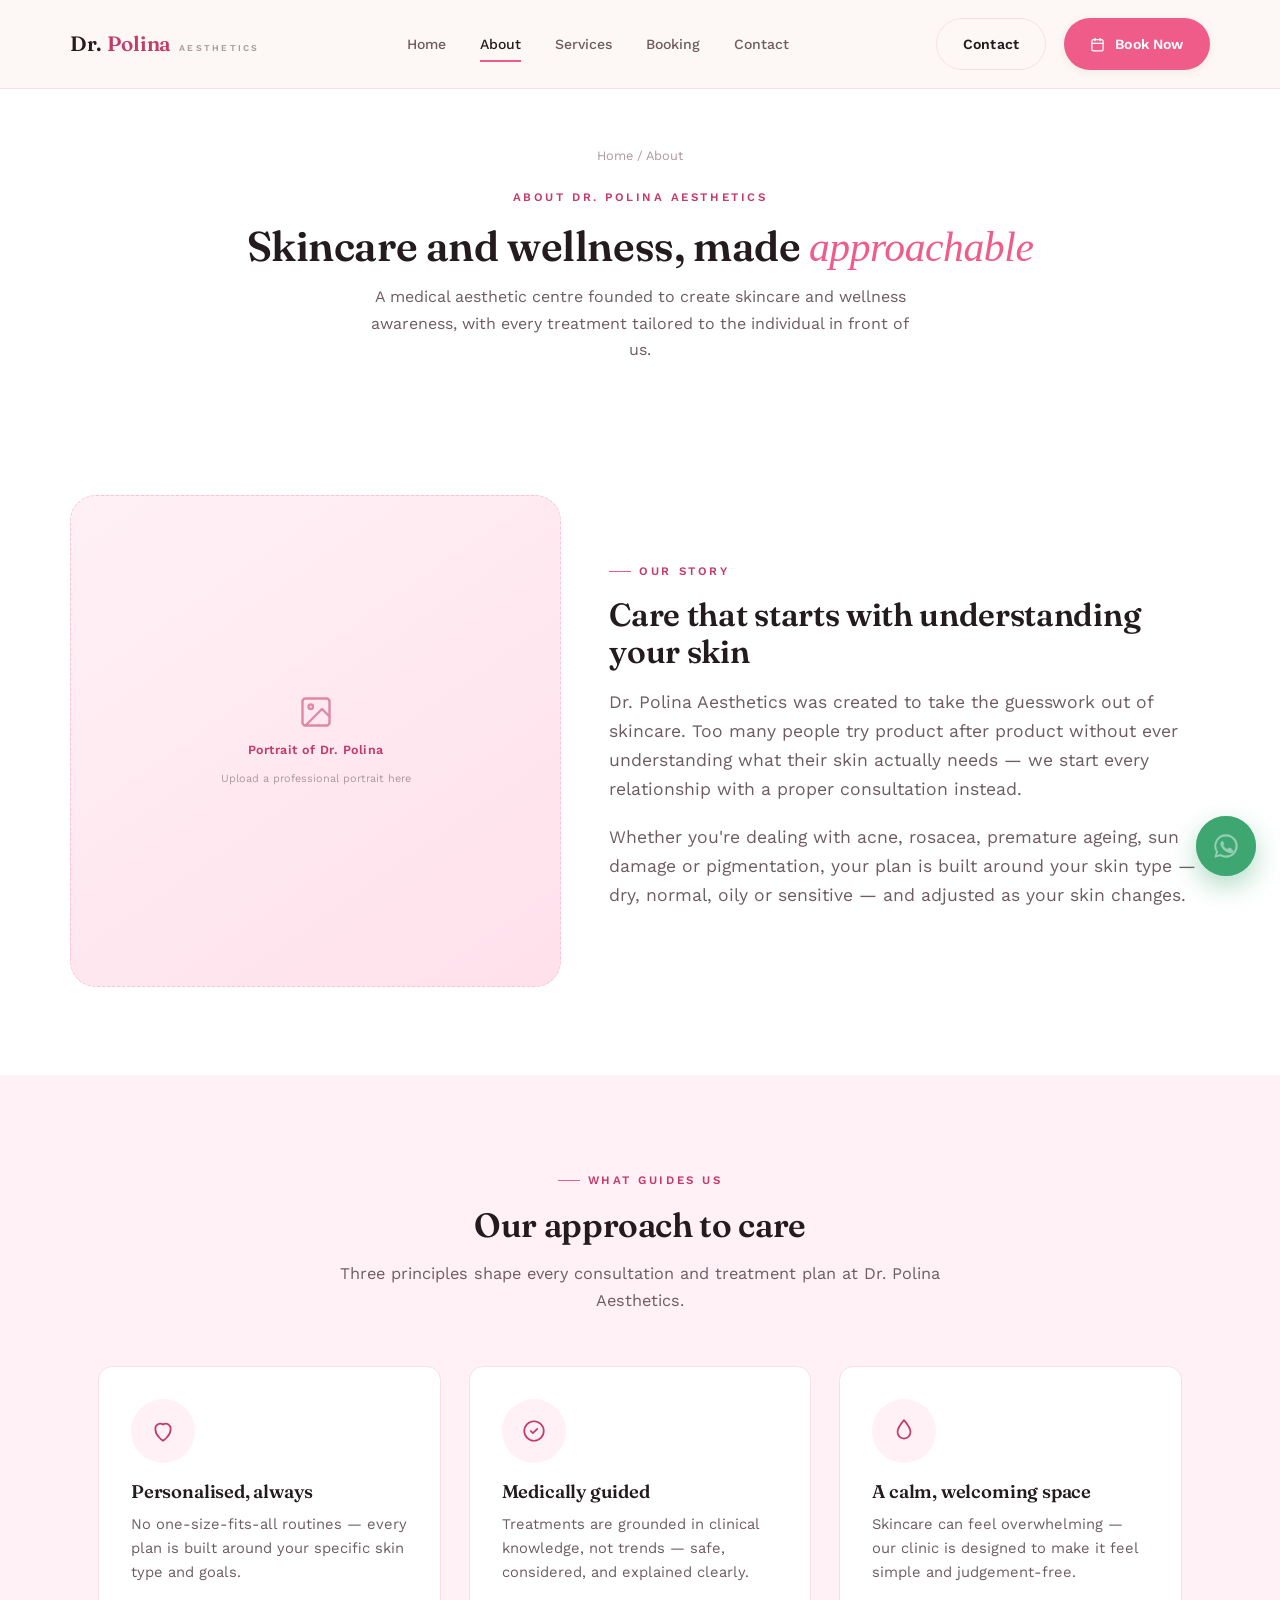
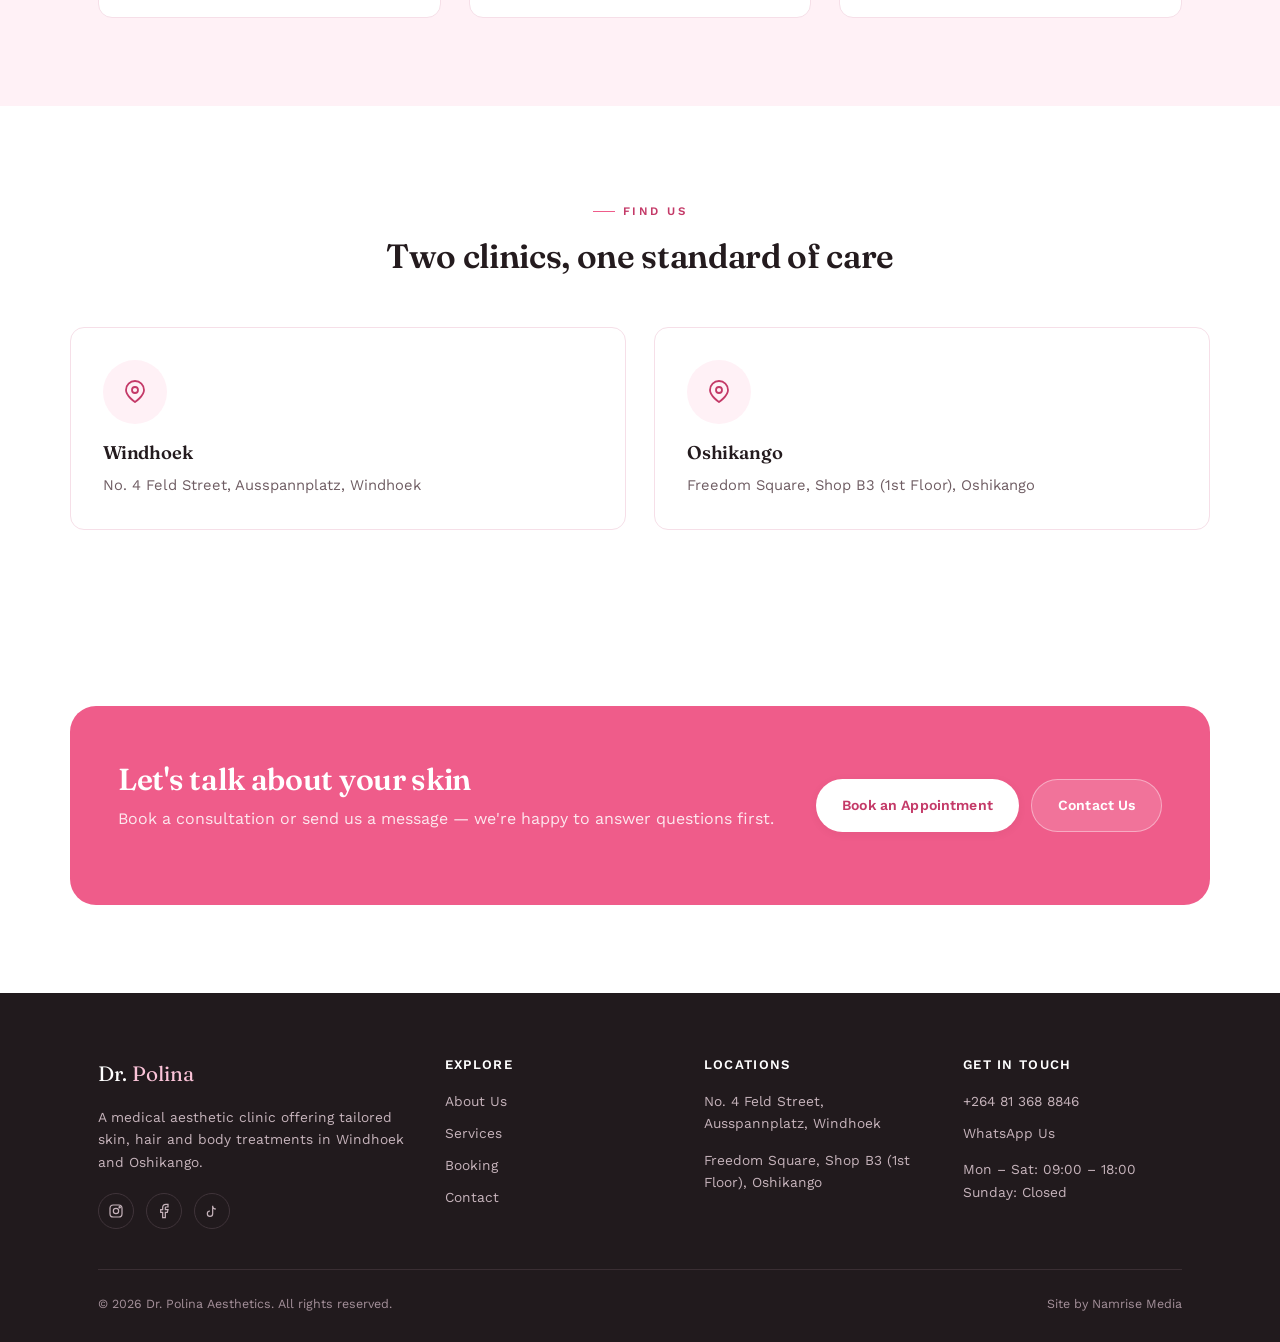
==== commit 1b22baa2: "Restyle to white base with pink accents, inspired by Vivaria Medspa layout patterns" ====
--- a/about.html
+++ b/about.html
@@ -38,7 +38,7 @@
 <section class="page-hero container" data-reveal>
   <div class="breadcrumb"><a href="index.html">Home</a> / About</div>
   <div class="eyebrow">About Dr. Polina Aesthetics</div>
-  <h1>Skincare and wellness, made approachable</h1>
+  <h1>Skincare and wellness, made <em>approachable</em></h1>
   <p>A medical aesthetic centre founded to create skincare and wellness awareness, with every treatment tailored to the individual in front of us.</p>
 </section>
 
--- a/css/style.css
+++ b/css/style.css
@@ -4,18 +4,18 @@
    ============================================================ */
 
 :root {
-  --bg:        #fdf8f5;
-  --bg-blush:  #f7e9e4;
-  --bg-blush-2:#f2ddd6;
+  --bg:        #ffffff;
+  --bg-blush:  #fff1f6;
+  --bg-blush-2:#ffe0eb;
   --surface:   #ffffff;
-  --text:      #322822;
-  --text-soft: #6f6059;
-  --text-faint:#a5968d;
-  --accent:    #c17b6e;
-  --accent-dark:#a35a4d;
-  --accent-soft:#e9c3ba;
-  --line:      #e9dcd4;
-  --line-soft: #f1e7e1;
+  --text:      #241b1e;
+  --text-soft: #6e5c62;
+  --text-faint:#ac98a0;
+  --accent:    #ef5c8a;
+  --accent-dark:#c43a68;
+  --accent-soft:#fbc3d8;
+  --line:      #f6dfe8;
+  --line-soft: #fcedf3;
   --whatsapp:  #3fa772;
 
   --font-head: 'Fraunces', Georgia, 'Times New Roman', serif;
@@ -240,6 +240,11 @@
   align-items: center;
 }
 .hero h1 { font-size: 3rem; margin-bottom: 1.1rem; }
+.hero h1 em, .page-hero h1 em, h2 em {
+  font-style: italic;
+  font-weight: 500;
+  color: var(--accent);
+}
 .hero .actions { display: flex; gap: 14px; margin-top: 2.2rem; flex-wrap: wrap; }
 .hero-stats {
   display: flex;
@@ -357,12 +362,12 @@
 .cta-banner h2 { color: #fff; font-size: 1.9rem; max-width: 480px; }
 .cta-banner p { color: rgba(255,255,255,0.85); margin-top: 0.6rem; }
 .cta-banner .btn-primary { background: #fff; color: var(--accent-dark); }
-.cta-banner .btn-primary:hover { background: #fff4f1; }
+.cta-banner .btn-primary:hover { background: #fff0f5; }
 
 /* ── Footer ──────────────────────────────────────────────── */
 .site-footer {
-  background: #2c2420;
-  color: #e6dcd5;
+  background: #211a1d;
+  color: #e9dce1;
   padding: 64px 0 28px;
 }
 .footer-grid {
@@ -383,7 +388,7 @@
 .footer-grid p, .footer-grid a {
   display: block;
   font-size: 0.86rem;
-  color: #c4b7ae;
+  color: #c7b4bc;
   margin-bottom: 0.6rem;
   transition: color 0.2s ease;
 }
@@ -394,18 +399,18 @@
 .footer-social a {
   width: 36px; height: 36px;
   border-radius: 50%;
-  border: 1px solid #4a3f38;
+  border: 1px solid #40343a;
   display: flex; align-items: center; justify-content: center;
   margin: 0;
 }
 .footer-social a:hover { border-color: var(--accent-soft); background: rgba(255,255,255,0.05); }
 .footer-bottom {
-  border-top: 1px solid #45392f;
+  border-top: 1px solid #3a2e33;
   padding-top: 24px;
   display: flex;
   justify-content: space-between;
   font-size: 0.78rem;
-  color: #a08f84;
+  color: #a4909a;
   flex-wrap: wrap;
   gap: 10px;
 }
@@ -454,8 +459,66 @@
 }
 
 /* ── Service card with icon ──────────────────────────────── */
-.service-card { position: relative; }
-.service-card .tag { margin-bottom: 0; margin-top: 1rem; }
+.service-card { position: relative; padding: 0; overflow: hidden; display: flex; flex-direction: column; }
+.service-card .service-photo {
+  aspect-ratio: 16/10;
+  margin: 0;
+  border: none;
+  border-radius: 0;
+}
+.service-card .service-body { padding: 28px 28px 30px; flex: 1; display: flex; flex-direction: column; }
+.service-card .tag { margin-bottom: 0.9rem; margin-top: 0; align-self: flex-start; }
+.service-card h3 { margin-top: 0; }
+.service-card p { flex: 1; }
+.service-card .service-actions {
+  display: flex;
+  gap: 10px;
+  margin-top: 1.4rem;
+  padding-top: 1.2rem;
+  border-top: 1px solid var(--line);
+  flex-wrap: wrap;
+}
+.service-card .service-actions .btn { font-size: 0.78rem; padding: 0.65rem 1.1rem; }
+
+/* ── Steps / process flow ────────────────────────────────── */
+.steps-row {
+  display: grid;
+  grid-template-columns: repeat(3, 1fr);
+  gap: 32px;
+  position: relative;
+}
+@media (max-width: 860px) { .steps-row { grid-template-columns: 1fr; gap: 40px; } }
+.step {
+  text-align: center;
+  position: relative;
+}
+.step-num {
+  width: 52px; height: 52px;
+  border-radius: 50%;
+  background: var(--accent);
+  color: #fff;
+  font-family: var(--font-head);
+  font-size: 1.2rem;
+  font-weight: 600;
+  display: flex;
+  align-items: center;
+  justify-content: center;
+  margin: 0 auto 1.1rem;
+  box-shadow: var(--shadow-sm);
+}
+.step h4 { font-size: 1.02rem; margin-bottom: 0.5rem; }
+.step p { color: var(--text-soft); font-size: 0.88rem; max-width: 260px; margin: 0 auto; }
+.step-connector {
+  position: absolute;
+  top: 26px;
+  left: calc(100% + 2px);
+  width: calc(32px - 4px);
+  border-top: 2px dashed var(--accent-soft);
+  display: none;
+}
+@media (min-width: 861px) {
+  .step-connector { display: block; }
+}
 
 /* ── Booking form ─────────────────────────────────────────── */
 .booking-wrap {
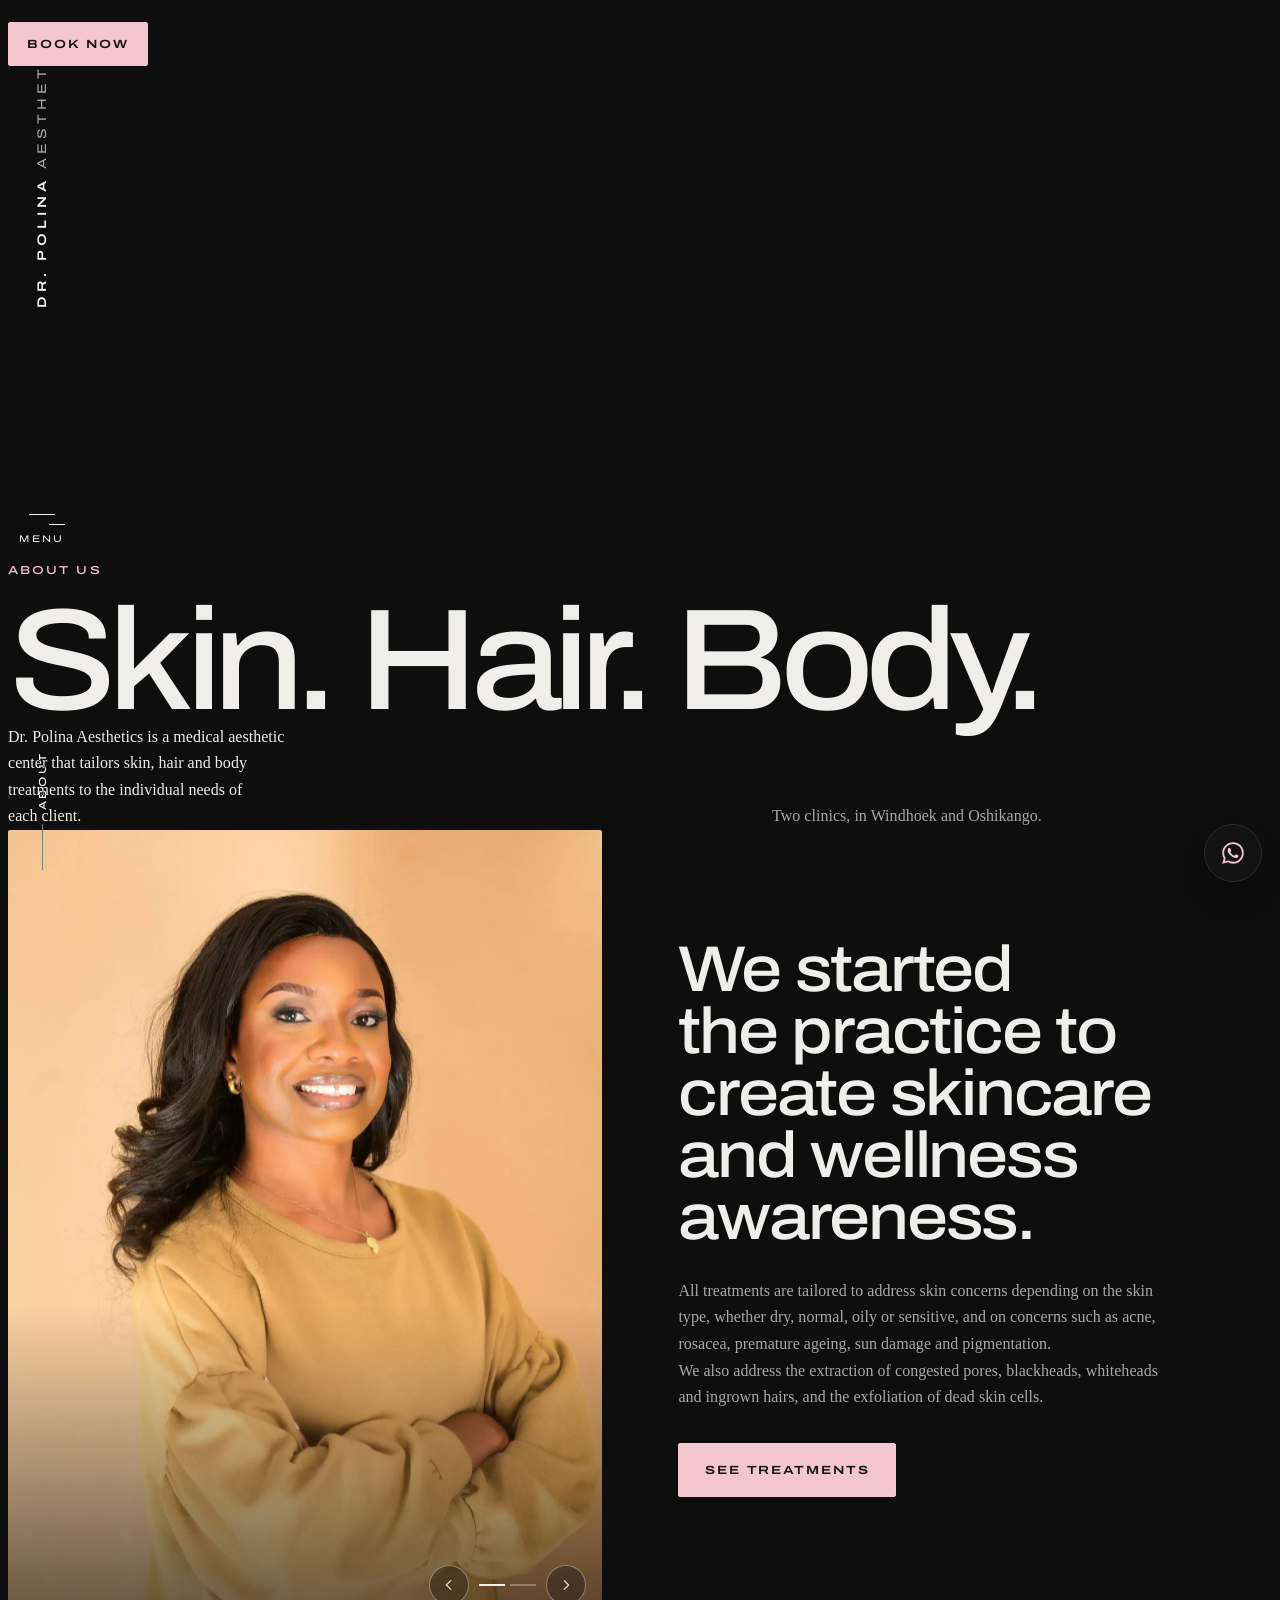
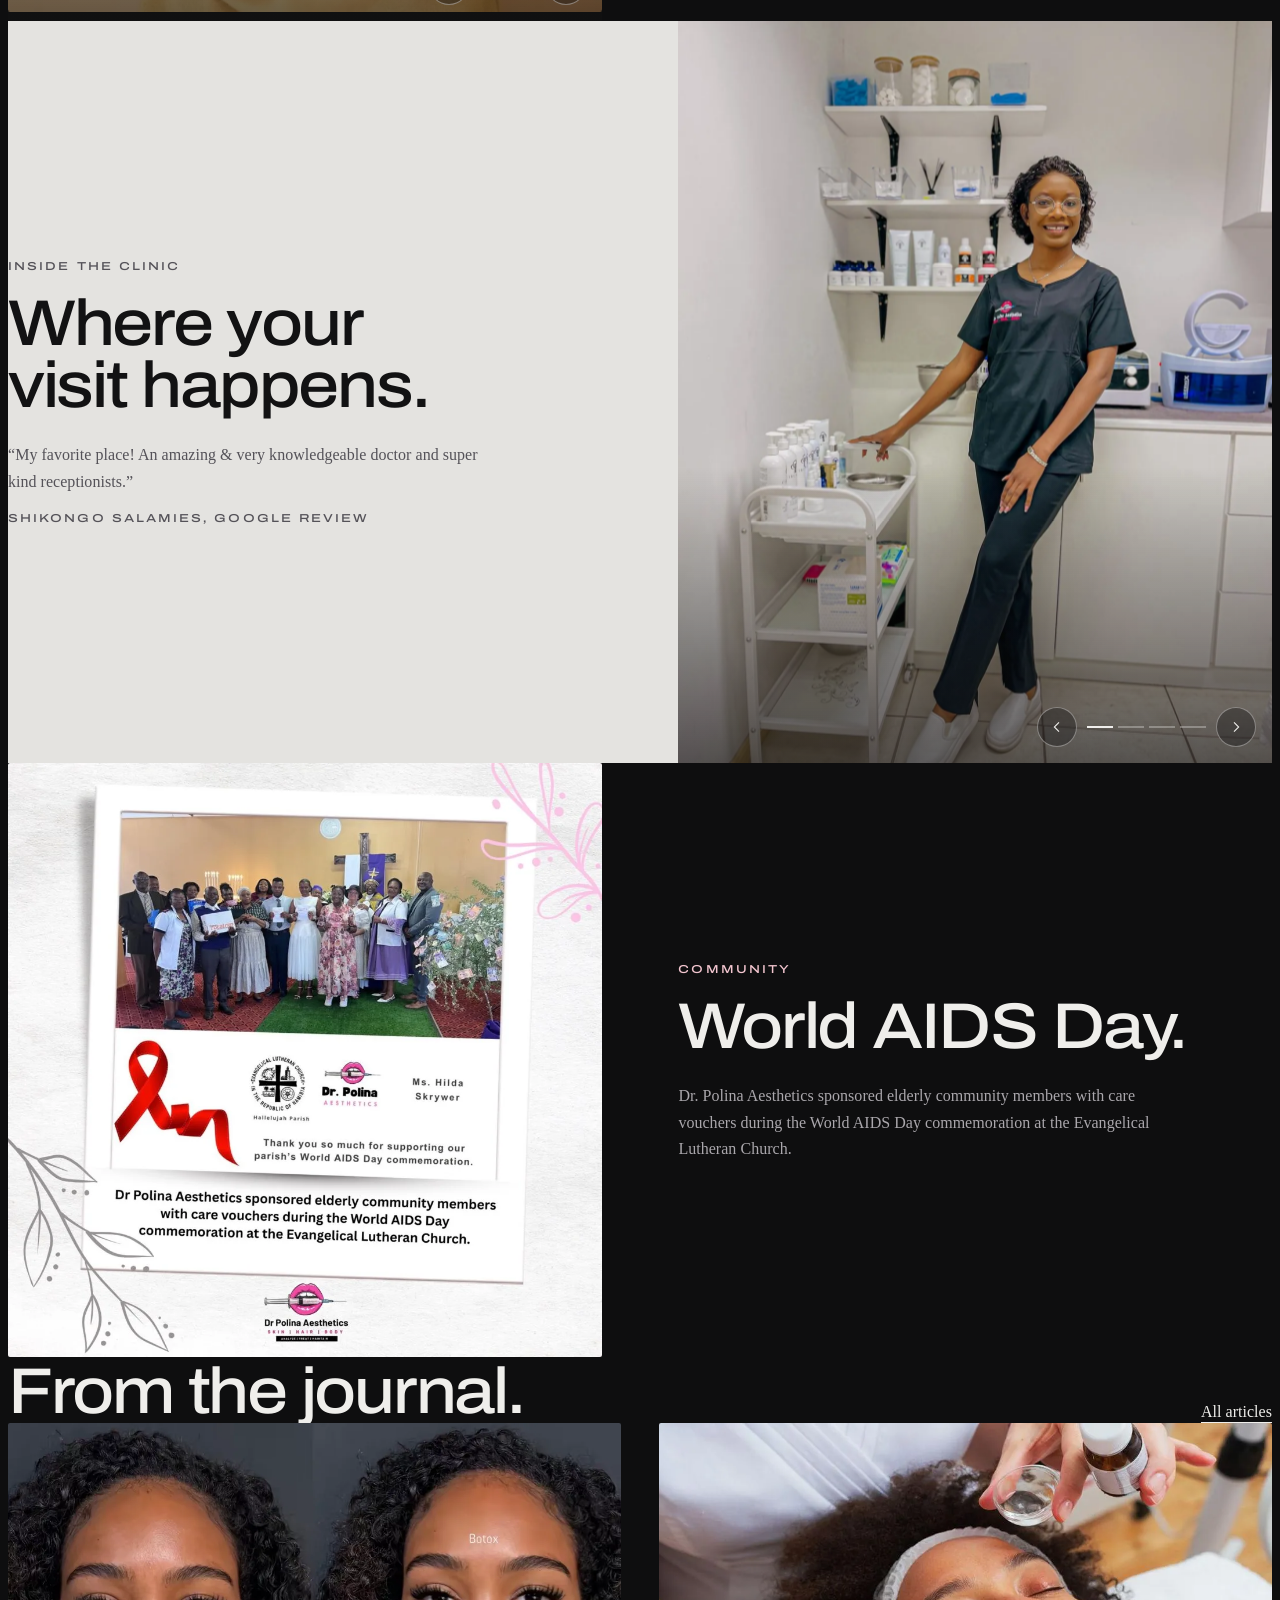
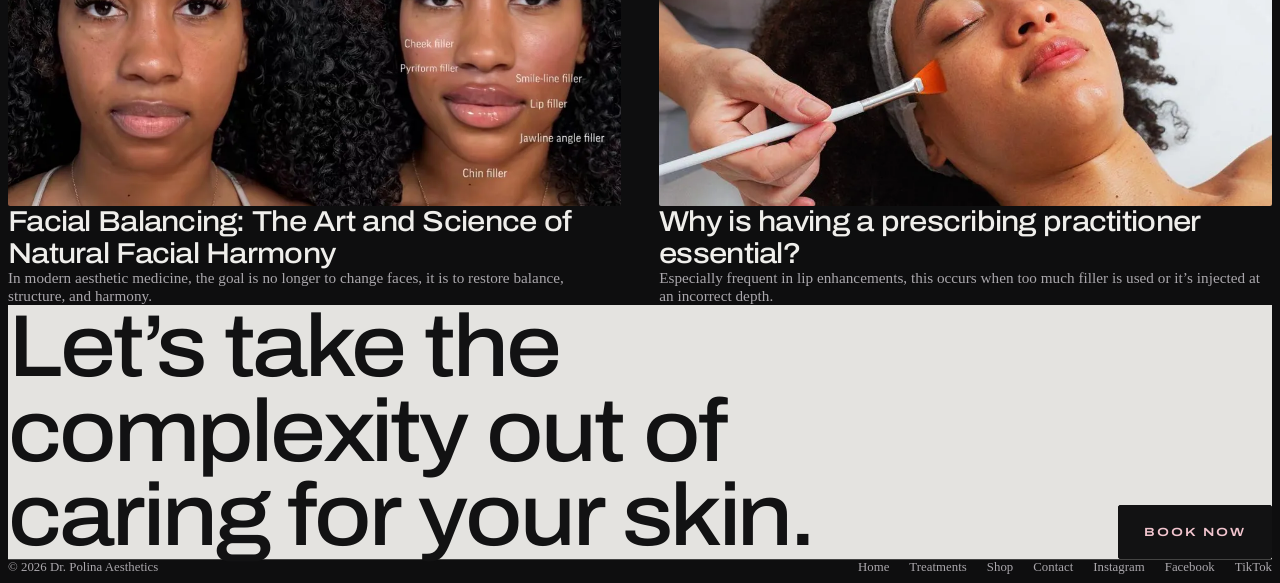
==== commit 6ec93f39: "Redesign: scroll-driven site on black, grey and blush, with WhatsApp shop Rebuilt every page on the " ====
--- a/about.html
+++ b/about.html
@@ -2,206 +2,134 @@
 <html lang="en">
 <head>
 <meta charset="UTF-8">
-<meta name="viewport" content="width=device-width, initial-scale=1.0">
-<title>About Us — Dr. Polina Aesthetics</title>
-<meta name="description" content="Learn about Dr. Polina Aesthetics, a medical aesthetic clinic offering tailored skincare treatments in Windhoek and Oshikango.">
+<meta name="viewport" content="width=device-width, initial-scale=1, viewport-fit=cover">
+<title>About | Dr. Polina Aesthetics</title>
+<meta name="description" content="Dr. Polina Aesthetics is a medical aesthetic center that tailors skin, hair and body treatments. We started the practice to create skincare and wellness awareness.">
+<meta name="theme-color" content="#0e0e0f">
+<link rel="icon" href="data:image/svg+xml,<svg xmlns='http://www.w3.org/2000/svg' viewBox='0 0 32 32'><rect width='32' height='32' rx='3' fill='%230e0e0f'/><text x='16' y='23' text-anchor='middle' font-family='Arial' font-weight='700' font-size='19' fill='%23f2c5cf'>P</text></svg>">
 <link rel="preconnect" href="https://fonts.googleapis.com">
 <link rel="preconnect" href="https://fonts.gstatic.com" crossorigin>
-<link href="https://fonts.googleapis.com/css2?family=Fraunces:opsz,wght@9..144,500;9..144,600;9..144,700&family=Work+Sans:wght@400;500;600;700&display=swap" rel="stylesheet">
-<link rel="stylesheet" href="css/style.css">
+<link href="https://fonts.googleapis.com/css2?family=Archivo:ital,wdth,wght@0,62..125,100..900;1,62..125,100..900&family=Geist:wght@300..600&display=swap" rel="stylesheet">
+<link rel="stylesheet" href="css/scrollcraft.css">
+<link rel="stylesheet" href="css/site.css">
 </head>
-<body>
+<body data-page="about" class="g-dark">
+<a class="skip" href="#main">Skip to content</a>
+<div class="sc-grain" aria-hidden="true"></div>
 
-<header class="site-header">
-  <div class="container nav-row">
-    <a href="index.html" class="logo">Dr. <span class="accentword">Polina</span><small>Aesthetics</small></a>
-    <nav class="nav-links">
-      <a href="index.html">Home</a>
-      <a href="about.html" class="active">About</a>
-      <a href="services.html">Services</a>
-      <a href="booking.html">Booking</a>
-      <a href="contact.html">Contact</a>
-    </nav>
-    <div class="nav-cta">
-      <a href="contact.html" class="btn btn-outline">Contact</a>
-      <a href="booking.html" class="btn btn-primary">
-        <svg width="15" height="15" viewBox="0 0 24 24" fill="none" stroke="currentColor" stroke-width="2" stroke-linecap="round" stroke-linejoin="round"><rect x="3" y="4" width="18" height="18" rx="3"/><path d="M16 2v4M8 2v4M3 10h18"/></svg>
-        Book Now
-      </a>
-      <button class="nav-toggle" aria-label="Open menu" aria-expanded="false">
-        <span></span><span></span><span></span>
-      </button>
-    </div>
-  </div>
+<header class="rail">
+  <a class="rail__mark" href="index.html" aria-label="Dr. Polina Aesthetics, home">Dr. Polina <span>Aesthetics</span></a>
+  <button class="menu-btn" type="button" data-menu-open aria-controls="menu" aria-expanded="false"><i></i><i></i><span>Menu</span></button>
+  <p class="rail__folio" aria-hidden="true"><b data-folio-out>About</b></p>
 </header>
+<div class="topright">
+  <button class="bag-btn" type="button" data-bag-open aria-label="Open your bag">Bag <span class="bag-count" data-bag-count>0</span></button>
+  <a class="btn" href="booking.html">Book now</a>
+</div>
 
-<section class="page-hero container" data-reveal>
-  <div class="breadcrumb"><a href="index.html">Home</a> / About</div>
-  <div class="eyebrow">About Dr. Polina Aesthetics</div>
-  <h1>Skincare and wellness, made <em>approachable</em></h1>
-  <p>A medical aesthetic centre founded to create skincare and wellness awareness, with every treatment tailored to the individual in front of us.</p>
-</section>
+<main id="main">
 
-<section class="section container">
-  <div style="display:grid; grid-template-columns:0.9fr 1.1fr; gap:48px; align-items:center;">
-    <div data-reveal>
-      <div class="img-placeholder square">
-        <svg width="36" height="36" viewBox="0 0 24 24" fill="none" stroke="currentColor" stroke-width="1.6" stroke-linecap="round" stroke-linejoin="round"><rect x="3" y="3" width="18" height="18" rx="2"/><circle cx="8.5" cy="8.5" r="1.5"/><path d="M21 15l-5-5L5 21"/></svg>
-        <span class="ph-label">Portrait of Dr. Polina</span>
-        <span class="ph-sub">Upload a professional portrait here</span>
+  <section class="g-dark" data-folio="About">
+    <div class="wrap title">
+      <p class="label" style="color:var(--blush)" data-sc-in>About us</p>
+      <h1 class="display d-xxl" data-sc-in style="margin-top:1.4rem">Skin. Hair. Body.</h1>
+      <div class="title__row" data-sc-in data-sc-stagger="70">
+        <p class="lede">Dr. Polina Aesthetics is a medical aesthetic center that tailors skin, hair and body treatments to the individual needs of each client.</p>
+        <p class="prose">Two clinics, in Windhoek and Oshikango.</p>
       </div>
     </div>
-    <div data-reveal data-reveal-delay="1">
-      <div class="eyebrow">Our Story</div>
-      <h2 style="font-size:2rem; margin-bottom:1rem;">Care that starts with understanding your skin</h2>
-      <p class="lede" style="margin-bottom:1.2rem;">Dr. Polina Aesthetics was created to take the guesswork out of skincare. Too many people try product after product without ever understanding what their skin actually needs — we start every relationship with a proper consultation instead.</p>
-      <p class="lede">Whether you're dealing with acne, rosacea, premature ageing, sun damage or pigmentation, your plan is built around your skin type — dry, normal, oily or sensitive — and adjusted as your skin changes.</p>
-    </div>
-  </div>
-</section>
+  </section>
 
-<section class="section bg-blush">
-  <div class="container">
-    <div class="section-head" data-reveal>
-      <div class="eyebrow" style="justify-content:center;">What Guides Us</div>
-      <h2>Our approach to care</h2>
-      <p>Three principles shape every consultation and treatment plan at Dr. Polina Aesthetics.</p>
-    </div>
-    <div class="grid grid-3">
-      <div class="card" data-reveal>
-        <div class="icon-badge lg">
-          <svg width="26" height="26" viewBox="0 0 24 24" fill="none" stroke="currentColor" stroke-width="1.6" stroke-linecap="round" stroke-linejoin="round"><path d="M12 21s-7-4.5-7-10.5A4.5 4.5 0 0 1 12 6a4.5 4.5 0 0 1 7 4.5C19 16.5 12 21 12 21z"/></svg>
+  <section class="g-dark section" style="padding-top:0" data-folio="The practice">
+    <div class="wrap split">
+      <div class="about-portrait" data-sc-reveal="up" data-sc-reveal-at="0.02 0.4">
+        <div class="slides" data-slideshow data-interval="4800" aria-roledescription="carousel" aria-label="Studio portraits">
+          <figure class="slide"><img src="images/portrait-gold.webp" alt="Studio portrait from the Dr. Polina Aesthetics shoot"></figure>
+          <figure class="slide"><img src="images/portrait-studio.webp" alt="Second studio portrait from the Dr. Polina Aesthetics shoot" loading="lazy"></figure>
         </div>
-        <h3>Personalised, always</h3>
-        <p>No one-size-fits-all routines — every plan is built around your specific skin type and goals.</p>
       </div>
-      <div class="card" data-reveal data-reveal-delay="1">
-        <div class="icon-badge lg">
-          <svg width="26" height="26" viewBox="0 0 24 24" fill="none" stroke="currentColor" stroke-width="1.6" stroke-linecap="round" stroke-linejoin="round"><path d="M9 12l2 2 4-4"/><circle cx="12" cy="12" r="9"/></svg>
-        </div>
-        <h3>Medically guided</h3>
-        <p>Treatments are grounded in clinical knowledge, not trends — safe, considered, and explained clearly.</p>
-      </div>
-      <div class="card" data-reveal data-reveal-delay="2">
-        <div class="icon-badge lg">
-          <svg width="26" height="26" viewBox="0 0 24 24" fill="none" stroke="currentColor" stroke-width="1.6" stroke-linecap="round" stroke-linejoin="round"><path d="M12 2s6 7 6 11a6 6 0 0 1-12 0c0-4 6-11 6-11z"/></svg>
-        </div>
-        <h3>A calm, welcoming space</h3>
-        <p>Skincare can feel overwhelming — our clinic is designed to make it feel simple and judgement-free.</p>
+      <div data-sc-in data-sc-stagger="70">
+        <h2 class="display d-lg">We started the practice to create skincare and wellness awareness.</h2>
+        <p class="prose" style="margin-top:1.8rem">All treatments are tailored to address skin concerns depending on the skin type, whether dry, normal, oily or sensitive, and on concerns such as acne, rosacea, premature ageing, sun damage and pigmentation.</p>
+        <p class="prose">We also address the extraction of congested pores, blackheads, whiteheads and ingrown hairs, and the exfoliation of dead skin cells.</p>
+        <p style="margin-top:2rem"><a class="btn" href="services.html">See treatments</a></p>
       </div>
     </div>
-  </div>
-</section>
+  </section>
 
-<section class="section container">
-  <div class="section-head" data-reveal>
-    <div class="eyebrow" style="justify-content:center;">Find Us</div>
-    <h2>Two clinics, one standard of care</h2>
-  </div>
-  <div class="grid grid-2">
-    <div class="card" data-reveal>
-      <div class="icon-badge lg">
-        <svg width="24" height="24" viewBox="0 0 24 24" fill="none" stroke="currentColor" stroke-width="1.8" stroke-linecap="round" stroke-linejoin="round"><path d="M21 10c0 6-9 12-9 12s-9-6-9-12a9 9 0 1 1 18 0z"/><circle cx="12" cy="10" r="3"/></svg>
+  <section class="g-light section" data-folio="The clinic">
+    <div class="wrap split">
+      <div data-sc-in data-sc-stagger="70">
+        <p class="label label--soft">Inside the clinic</p>
+        <h2 class="display d-lg" style="margin-top:1.2rem">Where your visit happens.</h2>
+        <p class="prose" style="margin-top:1.6rem">&ldquo;My favorite place! An amazing &amp; very knowledgeable doctor and super kind receptionists.&rdquo;</p>
+        <p class="label label--soft" style="margin-top:1rem">Shikongo Salamies, Google review</p>
       </div>
-      <h3>Windhoek</h3>
-      <p>No. 4 Feld Street, Ausspannplatz, Windhoek</p>
-    </div>
-    <div class="card" data-reveal data-reveal-delay="1">
-      <div class="icon-badge lg">
-        <svg width="24" height="24" viewBox="0 0 24 24" fill="none" stroke="currentColor" stroke-width="1.8" stroke-linecap="round" stroke-linejoin="round"><path d="M21 10c0 6-9 12-9 12s-9-6-9-12a9 9 0 1 1 18 0z"/><circle cx="12" cy="10" r="3"/></svg>
-      </div>
-      <h3>Oshikango</h3>
-      <p>Freedom Square, Shop B3 (1st Floor), Oshikango</p>
-    </div>
-  </div>
-</section>
-
-<section class="section container">
-  <div class="cta-banner" data-reveal>
-    <div>
-      <h2>Let's talk about your skin</h2>
-      <p>Book a consultation or send us a message — we're happy to answer questions first.</p>
-    </div>
-    <div style="display:flex; gap:12px; flex-wrap:wrap;">
-      <a href="booking.html" class="btn btn-primary">Book an Appointment</a>
-      <a href="contact.html" class="btn" style="background:rgba(255,255,255,0.14); color:#fff; border:1px solid rgba(255,255,255,0.4);">Contact Us</a>
-    </div>
-  </div>
-</section>
-
-<footer class="site-footer">
-  <div class="container">
-    <div class="footer-grid">
-      <div>
-        <div class="footer-logo">Dr. <span class="accentword">Polina</span></div>
-        <p>A medical aesthetic clinic offering tailored skin, hair and body treatments in Windhoek and Oshikango.</p>
-        <div class="footer-social">
-          <a href="https://www.instagram.com/drpolina_aesthetics/" target="_blank" rel="noopener" aria-label="Instagram">
-            <svg width="16" height="16" viewBox="0 0 24 24" fill="none" stroke="currentColor" stroke-width="1.8"><rect x="3" y="3" width="18" height="18" rx="5"/><circle cx="12" cy="12" r="4"/><circle cx="17.5" cy="6.5" r="1"/></svg>
-          </a>
-          <a href="#" target="_blank" rel="noopener" aria-label="Facebook">
-            <svg width="16" height="16" viewBox="0 0 24 24" fill="none" stroke="currentColor" stroke-width="1.8"><path d="M18 2h-3a5 5 0 0 0-5 5v3H7v4h3v8h4v-8h3l1-4h-4V7a1 1 0 0 1 1-1h3z"/></svg>
-          </a>
-          <a href="#" target="_blank" rel="noopener" aria-label="TikTok">
-            <svg width="16" height="16" viewBox="0 0 24 24" fill="none" stroke="currentColor" stroke-width="1.8"><path d="M9 12a4 4 0 1 0 4 4V4a5 5 0 0 0 5 5"/></svg>
-          </a>
-        </div>
-      </div>
-      <div>
-        <h4>Explore</h4>
-        <a href="about.html">About Us</a>
-        <a href="services.html">Services</a>
-        <a href="booking.html">Booking</a>
-        <a href="contact.html">Contact</a>
-      </div>
-      <div>
-        <h4>Locations</h4>
-        <p>No. 4 Feld Street, Ausspannplatz, Windhoek</p>
-        <p>Freedom Square, Shop B3 (1st Floor), Oshikango</p>
-      </div>
-      <div>
-        <h4>Get in Touch</h4>
-        <a href="tel:+26481368846">+264 81 368 8846</a>
-        <a href="https://wa.me/264813688846" target="_blank" rel="noopener">WhatsApp Us</a>
-        <p>Mon – Sat: 09:00 – 18:00<br>Sunday: Closed</p>
+      <div class="slides" data-slideshow data-interval="5000" style="aspect-ratio:4/5" data-sc-reveal="right" data-sc-reveal-at="0.04 0.42" aria-roledescription="carousel" aria-label="Inside the clinic">
+        <figure class="slide"><img src="images/clinic-room.webp" alt="A practitioner standing beside the treatment trolley"></figure>
+        <figure class="slide"><img src="images/clinic-shelves.webp" alt="A practitioner at work in the treatment room" loading="lazy"></figure>
+        <figure class="slide"><img src="images/clinic-treatment.webp" alt="A treatment in progress" loading="lazy"></figure>
+        <figure class="slide"><img src="images/clinic-reception.webp" alt="The reception desk" loading="lazy"></figure>
       </div>
     </div>
-    <div class="footer-bottom">
-      <span>&copy; <span data-year>2026</span> Dr. Polina Aesthetics. All rights reserved.</span>
-      <span>Site by Namrise Media</span>
+  </section>
+
+  <section class="g-dark section" data-folio="Community">
+    <div class="wrap split">
+      <figure data-sc-reveal="up" data-sc-reveal-at="0.04 0.42">
+        <img src="images/community-aids-day.webp" width="1024" height="1024" alt="Dr. Polina Aesthetics care vouchers for the World AIDS Day commemoration" loading="lazy">
+      </figure>
+      <div data-sc-in data-sc-stagger="70">
+        <p class="label" style="color:var(--blush)">Community</p>
+        <h2 class="display d-lg" style="margin-top:1.2rem">World AIDS Day.</h2>
+        <p class="prose" style="margin-top:1.6rem">Dr. Polina Aesthetics sponsored elderly community members with care vouchers during the World AIDS Day commemoration at the Evangelical Lutheran Church.</p>
+      </div>
     </div>
-  </div>
-</footer>
+  </section>
 
-<button class="wa-launcher" aria-label="Chat on WhatsApp" aria-expanded="false">
-  <span class="wa-ping"></span>
-  <svg width="28" height="28" viewBox="0 0 24 24" fill="#fff"><path d="M12 2a10 10 0 0 0-8.6 15.1L2 22l5.1-1.3A10 10 0 1 0 12 2zm0 18.2a8.2 8.2 0 0 1-4.2-1.1l-.3-.2-3.1.8.8-3-.2-.3A8.2 8.2 0 1 1 12 20.2zm4.5-6.1c-.2-.1-1.4-.7-1.7-.8-.2-.1-.4-.1-.5.1-.2.2-.6.8-.8 1-.1.2-.3.2-.5.1-1.5-.6-2.5-1.5-3.3-2.9-.1-.2 0-.4.1-.5l.5-.6c.1-.2.1-.4 0-.5-.1-.2-.5-1.3-.7-1.8-.2-.5-.4-.4-.5-.4h-.5c-.2 0-.5.2-.6.4-.5.6-.8 1.3-.8 2.1 0 1.4 1 2.8 1.2 3 .2.2 2 3 4.8 4.1 2.3.9 2.8.7 3.3.6.5-.1 1.4-.6 1.6-1.1.2-.5.2-1 .1-1.1-.1-.1-.2-.2-.5-.3z"/></svg>
-</button>
+  <section class="g-dark section" style="padding-top:0" data-folio="Journal">
+    <div class="wrap">
+      <div class="cta-band" data-sc-in>
+        <h2 class="display d-lg">From the journal.</h2>
+        <a class="textlink" href="https://drpolinaaesthetics.com/blog/" target="_blank" rel="noopener">All articles</a>
+      </div>
+      <div class="journal" data-sc-in data-sc-stagger="80">
+        <a class="post" href="https://drpolinaaesthetics.com/facial-balancing-the-art-and-science-of-natural-facial-harmony/" target="_blank" rel="noopener">
+          <div class="post__img"><img src="images/journal-balance.webp" alt="" loading="lazy"></div>
+          <h3>Facial Balancing: The Art and Science of Natural Facial Harmony</h3>
+          <p>In modern aesthetic medicine, the goal is no longer to change faces, it is to restore balance, structure, and harmony.</p>
+        </a>
+        <a class="post" href="https://drpolinaaesthetics.com/why-is-having-a-prescribing-practitioner-essential/" target="_blank" rel="noopener">
+          <div class="post__img"><img src="images/skin-treatment.webp" alt="" loading="lazy"></div>
+          <h3>Why is having a prescribing practitioner essential?</h3>
+          <p>Especially frequent in lip enhancements, this occurs when too much filler is used or it&rsquo;s injected at an incorrect depth.</p>
+        </a>
+      </div>
+    </div>
+  </section>
 
-<div class="wa-panel">
-  <div class="wa-panel-head">
-    <div class="wa-avatar">
-      <svg width="20" height="20" viewBox="0 0 24 24" fill="#fff"><circle cx="12" cy="8" r="4"/><path d="M4 20c0-4 4-6 8-6s8 2 8 6"/></svg>
+  <section class="g-light section">
+    <div class="wrap cta-band" data-sc-in>
+      <h2 class="display d-xl">Let&rsquo;s take the complexity out of caring for your skin.</h2>
+      <a class="btn btn--ink" href="booking.html">Book now</a>
     </div>
-    <div>
-      <strong>Dr. Polina Aesthetics</strong>
-      <span>Typically replies within minutes</span>
+  </section>
+
+  <footer class="g-dark">
+    <div class="foot foot--page">
+      <span>&copy; <span data-year>2026</span> Dr. Polina Aesthetics</span>
+      <nav aria-label="Footer">
+        <a href="index.html">Home</a><a href="services.html">Treatments</a><a href="shop.html">Shop</a><a href="contact.html">Contact</a>
+        <a href="https://www.instagram.com/drpolina_aesthetics/" target="_blank" rel="noopener">Instagram</a>
+        <a href="https://www.facebook.com/drp.medspa" target="_blank" rel="noopener">Facebook</a>
+        <a href="https://www.tiktok.com/@drpolina_aesthetics" target="_blank" rel="noopener">TikTok</a>
+      </nav>
     </div>
-    <button class="wa-panel-close" aria-label="Close chat">
-      <svg width="16" height="16" viewBox="0 0 24 24" fill="none" stroke="currentColor" stroke-width="2"><path d="M6 6l12 12M18 6L6 18"/></svg>
-    </button>
-  </div>
-  <div class="wa-panel-body">
-    <div class="wa-bubble">Hi there! How can we help you today? Choose an option below and we'll continue on WhatsApp.</div>
-    <div class="wa-options">
-      <button class="wa-option" data-message="Hi Dr. Polina Aesthetics, I'd like to book an appointment.">Book an appointment <svg width="14" height="14" viewBox="0 0 24 24" fill="none" stroke="currentColor" stroke-width="2"><path d="M5 12h14M13 5l7 7-7 7"/></svg></button>
-      <button class="wa-option" data-message="Hi, I have a question about one of your treatments.">Ask about a treatment <svg width="14" height="14" viewBox="0 0 24 24" fill="none" stroke="currentColor" stroke-width="2"><path d="M5 12h14M13 5l7 7-7 7"/></svg></button>
-      <button class="wa-option" data-message="Hi, could you share your clinic hours and locations?">Hours &amp; locations <svg width="14" height="14" viewBox="0 0 24 24" fill="none" stroke="currentColor" stroke-width="2"><path d="M5 12h14M13 5l7 7-7 7"/></svg></button>
-      <button class="wa-option" data-message="Hi Dr. Polina Aesthetics, I have another question.">Something else <svg width="14" height="14" viewBox="0 0 24 24" fill="none" stroke="currentColor" stroke-width="2"><path d="M5 12h14M13 5l7 7-7 7"/></svg></button>
-    </div>
-  </div>
-</div>
+  </footer>
+</main>
 
-<script src="js/main.js"></script>
+<script src="js/products.js"></script>
+<script src="js/scrollcraft.js"></script>
+<script src="js/site.js"></script>
 </body>
 </html>
--- a/css/site.css
+++ b/css/site.css
@@ -0,0 +1,829 @@
+/* ==========================================================================
+   Dr. Polina Aesthetics: site layer on top of the scrollcraft floor.
+   Black, stone grey, one blush line. Hard cuts between grounds, no drift.
+   ========================================================================== */
+
+:root {
+  --black:   #0e0e0f;
+  --black-2: #18181a;
+  --grey:    #e4e3e0;
+  --grey-2:  #d4d3cf;
+  --grey-3:  #c3c1bd;
+  --blush:   #f2c5cf;
+  --blush-2: #e8aebb;
+
+  --sc-canvas:      var(--black);
+  --sc-surface:     var(--black-2);
+  --sc-ink:         #efeeeb;
+  --sc-ink-soft:    #aaa7ac;
+  --sc-accent:      var(--blush);
+  --sc-accent-ink:  #141314;
+  --sc-font-display: "Archivo", "Helvetica Neue", system-ui, sans-serif;
+  --sc-font-text:    "Geist", "Helvetica Neue", system-ui, sans-serif;
+  --sc-shadow-color: 240 6% 4%;
+
+  --rail: 0px;
+  --radius: 2px;
+  --label: 0.72rem;
+}
+@media (min-width: 1024px) { :root { --rail: 84px; } }
+
+/* -------------------------------------------------------------- grounds -- */
+.g-dark  {
+  --sc-ink: #efeeeb; --sc-ink-soft: #aaa7ac;
+  --sc-edge: inset 0 1px 0 color-mix(in oklab, #efeeeb 10%, transparent);
+  --sc-shadow-color: 240 6% 4%;
+  background: var(--black); color: var(--sc-ink);
+}
+.g-light {
+  --sc-ink: #121213; --sc-ink-soft: #545258;
+  --sc-hairline: color-mix(in oklab, #121213 14%, transparent);
+  --sc-hairline-strong: color-mix(in oklab, #121213 26%, transparent);
+  --sc-edge: inset 0 1px 0 rgba(255,255,255,0.6);
+  --sc-shadow-color: 30 6% 30%;
+  background: var(--grey); color: var(--sc-ink);
+}
+.g-light ::selection { background: #121213; color: var(--blush); }
+.g-dark { --sc-hairline: color-mix(in oklab, #efeeeb 13%, transparent); --sc-hairline-strong: color-mix(in oklab, #efeeeb 24%, transparent); }
+
+/* ----------------------------------------------------------- typography -- */
+body { font-weight: 400; }
+.g-dark { letter-spacing: 0.002em; }
+.display {
+  font-family: var(--sc-font-display);
+  font-stretch: 112%;
+  font-weight: 500;
+  line-height: 0.96;
+  letter-spacing: -0.035em;
+  text-wrap: balance;
+  margin: 0;
+}
+.display em { font-style: italic; font-weight: 400; }
+.d-xxl { font-size: clamp(3rem, 1.4rem + 7.4vw, 8.4rem); }
+.d-xl  { font-size: clamp(2.6rem, 1.5rem + 5vw, 6rem); }
+.d-lg  { font-size: clamp(2.1rem, 1.4rem + 3.3vw, 4.4rem); }
+.d-md  { font-size: clamp(1.7rem, 1.25rem + 2vw, 3rem); }
+.d-sm  { font-size: clamp(1.3rem, 1.1rem + 0.9vw, 1.8rem); letter-spacing: -0.02em; line-height: 1.08; }
+
+.label {
+  font-family: var(--sc-font-display);
+  font-stretch: 125%;
+  font-size: var(--label);
+  font-weight: 500;
+  letter-spacing: 0.18em;
+  text-transform: uppercase;
+  line-height: 1.3;
+  margin: 0;
+}
+.label--soft { color: var(--sc-ink-soft); }
+.lede { font-size: var(--sc-t-lg); line-height: 1.5; max-width: 38ch; margin: 0; text-wrap: pretty; }
+.prose { max-width: 60ch; color: var(--sc-ink-soft); margin: 0; text-wrap: pretty; }
+.prose + .prose { margin-top: var(--sc-4); }
+.g-dark .prose, .g-dark .lede { line-height: 1.66; }
+.blush { color: var(--blush); }
+.g-light .blush { color: inherit; background: linear-gradient(transparent 62%, var(--blush) 62%, var(--blush) 92%, transparent 92%); }
+
+a { color: inherit; }
+.textlink {
+  text-decoration: none;
+  background: linear-gradient(currentColor, currentColor) 0 100% / 100% 1px no-repeat;
+  padding-bottom: 2px;
+  transition: background-size 220ms var(--sc-ease-out), color 160ms var(--sc-ease-out);
+}
+@media (hover: hover) and (pointer: fine) {
+  .textlink:hover { background-size: 0 1px; background-position: 100% 100%; }
+}
+
+/* --------------------------------------------------------------- layout -- */
+.wrap {
+  width: 100%;
+  max-width: calc(var(--sc-maxw) + var(--rail));
+  margin-inline: auto;
+  padding-inline: calc(var(--rail) + var(--sc-gutter)) var(--sc-gutter);
+}
+.section { padding-block: var(--sc-section); position: relative; }
+.section--tight { padding-block: calc(var(--sc-section) * 0.6); }
+.stack > * + * { margin-top: var(--sc-4); }
+.stack-lg > * + * { margin-top: var(--sc-6); }
+.rule { border: 0; border-top: 1px solid var(--sc-hairline-strong); margin: 0; }
+
+/* --------------------------------------------------------------- buttons -- */
+.btn {
+  --b-bg: var(--blush); --b-ink: #141314;
+  display: inline-flex; align-items: center; gap: 0.7em;
+  min-height: 52px; padding: 0 1.6rem;
+  border: 1px solid var(--b-bg); border-radius: var(--radius);
+  background: var(--b-bg); color: var(--b-ink);
+  font-family: var(--sc-font-display); font-stretch: 125%;
+  font-size: 0.74rem; font-weight: 600; letter-spacing: 0.16em; text-transform: uppercase;
+  text-decoration: none; white-space: nowrap; cursor: pointer;
+  transition: transform 140ms var(--sc-ease-out), background-color 180ms var(--sc-ease-out), color 180ms var(--sc-ease-out), border-color 180ms var(--sc-ease-out);
+}
+.btn svg { width: 16px; height: 16px; flex: none; }
+.btn:active { transform: scale(0.97); }
+.btn--ghost { --b-bg: transparent; --b-ink: currentColor; border-color: var(--sc-hairline-strong); }
+.btn--ink { --b-bg: #121213; --b-ink: var(--blush); }
+.btn--block { width: 100%; justify-content: center; }
+.btn[disabled] { opacity: 0.45; cursor: not-allowed; }
+@media (hover: hover) and (pointer: fine) {
+  .btn:hover { --b-bg: #ffffff; border-color: #ffffff; }
+  .g-light .btn:hover { --b-bg: #121213; --b-ink: var(--blush); border-color: #121213; }
+  .btn--ghost:hover { --b-bg: transparent; border-color: currentColor; }
+  .g-light .btn--ghost:hover { --b-bg: transparent; --b-ink: #121213; border-color: #121213; }
+  .btn--ink:hover { --b-bg: var(--blush); --b-ink: #121213; border-color: var(--blush); }
+}
+
+/* ================================================================ CHROME ==
+   Desktop: a margin rail with the wordmark set vertically, the menu, and a
+   folio naming the chapter you are in. Difference blending keeps it legible
+   on black and on grey without a background. Mobile: the same parts, a bar. */
+.rail {
+  position: fixed; z-index: 70;
+  inset: 0 auto 0 0; width: var(--rail);
+  display: flex; flex-direction: column; align-items: center; justify-content: space-between;
+  padding: 26px 0 30px;
+  color: #ffffff; mix-blend-mode: difference;
+  pointer-events: none;
+}
+.rail > * { pointer-events: auto; }
+.rail__mark {
+  writing-mode: vertical-rl; transform: rotate(180deg);
+  font-family: var(--sc-font-display); font-stretch: 125%; font-weight: 600;
+  font-size: 0.78rem; letter-spacing: 0.32em; text-transform: uppercase;
+  text-decoration: none; white-space: nowrap;
+}
+.rail__mark span { font-weight: 400; opacity: 0.7; }
+.menu-btn {
+  display: grid; justify-items: center; gap: 9px;
+  background: none; border: 0; padding: 10px; cursor: pointer; color: inherit;
+}
+.menu-btn i { display: block; width: 26px; height: 1px; background: currentColor; transition: transform 220ms var(--sc-ease-out); }
+.menu-btn i + i { width: 16px; justify-self: end; }
+.menu-btn span { font-family: var(--sc-font-display); font-stretch: 125%; font-size: 0.6rem; letter-spacing: 0.24em; text-transform: uppercase; }
+@media (hover: hover) and (pointer: fine) { .menu-btn:hover i + i { transform: scaleX(1.62); transform-origin: right; } }
+.rail__folio {
+  writing-mode: vertical-rl; transform: rotate(180deg);
+  font-family: var(--sc-font-display); font-stretch: 125%;
+  font-size: 0.64rem; letter-spacing: 0.26em; text-transform: uppercase;
+  display: flex; align-items: center; gap: 14px; white-space: nowrap;
+}
+.rail__folio::before { content: ""; width: 1px; height: 46px; background: currentColor; opacity: 0.5; }
+.rail__folio b { font-weight: 500; transition: opacity 200ms var(--sc-ease-out); }
+
+.topright { display: contents; }
+.topright .btn { position: fixed; z-index: 70; top: 22px; right: var(--sc-gutter); }
+.topright .bag-btn { position: fixed; z-index: 70; top: 26px; right: calc(var(--sc-gutter) + 168px); }
+body[data-page="booking"] .topright .bag-btn { right: var(--sc-gutter); }
+.bag-btn {
+  display: inline-flex; align-items: center; gap: 10px;
+  background: none; border: 0; cursor: pointer; padding: 8px 2px;
+  color: #ffffff; mix-blend-mode: difference;
+  font-family: var(--sc-font-display); font-stretch: 125%; font-size: 0.7rem; font-weight: 500;
+  letter-spacing: 0.2em; text-transform: uppercase;
+}
+.bag-btn svg { width: 18px; height: 18px; }
+.bag-count {
+  min-width: 1.6em; height: 1.6em; padding: 0 0.4em; border-radius: 99px;
+  display: inline-grid; place-items: center;
+  border: 1px solid currentColor; font-size: 0.66rem; letter-spacing: 0;
+  font-variant-numeric: tabular-nums;
+}
+.topright .btn { min-height: 42px; padding: 0 1.15rem; }
+
+@media (max-width: 1023px) {
+  .rail {
+    inset: 0 0 auto 0; width: auto; height: 64px;
+    flex-direction: row; padding: 0 var(--sc-gutter);
+  }
+  .rail__mark { writing-mode: horizontal-tb; transform: none; font-size: 0.7rem; letter-spacing: 0.26em; }
+  .rail__folio { display: none; }
+  .menu-btn { order: 3; gap: 7px; padding: 12px 0 12px 12px; }
+  .rail__mark span { display: none; }
+  .menu-btn span { display: none; }
+  .menu-btn i + i { width: 26px; }
+  .topright .bag-btn, body[data-page="booking"] .topright .bag-btn { top: 12px; right: calc(var(--sc-gutter) + 48px); }
+  .topright .btn { display: none; }
+}
+
+.skip {
+  position: fixed; left: 12px; top: -60px; z-index: 100;
+  background: var(--blush); color: #121213; padding: 10px 16px; text-decoration: none; border-radius: var(--radius);
+}
+.skip:focus { top: 12px; }
+
+/* ----------------------------------------------------------------- menu -- */
+.menu {
+  position: fixed; inset: 0; z-index: 90;
+  background: var(--black); color: #efeeeb;
+  display: grid; grid-template-columns: minmax(0, 1.25fr) minmax(0, 1fr);
+  clip-path: inset(0 100% 0 0);
+  visibility: hidden;
+  transition: clip-path 640ms var(--sc-ease-drawer), visibility 0s linear 640ms;
+}
+.menu.is-open { clip-path: inset(0 0 0 0); visibility: visible; transition: clip-path 640ms var(--sc-ease-drawer), visibility 0s; }
+.menu__main {
+  padding: clamp(5rem, 10vh, 7rem) var(--sc-gutter) var(--sc-6) calc(var(--rail) + var(--sc-gutter));
+  display: flex; flex-direction: column; justify-content: space-between; gap: var(--sc-7);
+  overflow-y: auto;
+}
+.menu__links { list-style: none; margin: 0; padding: 0; }
+.menu__links li { overflow: hidden; }
+.menu__links a {
+  display: inline-flex; align-items: baseline; gap: 0.5em;
+  font-family: var(--sc-font-display); font-stretch: 112%; font-weight: 500;
+  font-size: clamp(2.4rem, 1.4rem + 4.2vw, 5.2rem); line-height: 1.04; letter-spacing: -0.04em;
+  text-decoration: none; color: #efeeeb;
+  transform: translateY(105%);
+  transition: transform 700ms var(--sc-ease-out), color 160ms var(--sc-ease-out);
+}
+.menu__links a small { font-size: 0.7rem; font-stretch: 125%; letter-spacing: 0.2em; color: var(--sc-ink-soft); font-weight: 400; transform: translateY(-1.6em); }
+.menu.is-open .menu__links a { transform: none; }
+.menu.is-open .menu__links li:nth-child(2) a { transition-delay: 50ms; }
+.menu.is-open .menu__links li:nth-child(3) a { transition-delay: 100ms; }
+.menu.is-open .menu__links li:nth-child(4) a { transition-delay: 150ms; }
+.menu.is-open .menu__links li:nth-child(5) a { transition-delay: 200ms; }
+.menu.is-open .menu__links li:nth-child(6) a { transition-delay: 250ms; }
+.menu__links a[aria-current="page"] { color: var(--blush); }
+@media (hover: hover) and (pointer: fine) {
+  .menu__links:hover a { color: #6f6d72; }
+  .menu__links:hover a:hover { color: #efeeeb; }
+}
+.menu__info { display: grid; grid-template-columns: repeat(auto-fit, minmax(13rem, 1fr)); gap: var(--sc-5); color: var(--sc-ink-soft); font-size: var(--sc-t-sm); }
+.menu__info p { margin: 0.4rem 0 0; }
+.menu__info a { text-decoration: none; }
+.menu__visual { position: relative; overflow: hidden; background: #141415; }
+.menu__visual img {
+  position: absolute; inset: 0; width: 100%; height: 100%; object-fit: cover;
+  opacity: 0; transform: scale(1.06);
+  transition: opacity 500ms var(--sc-ease-out), transform 1200ms var(--sc-ease-out);
+}
+.menu__visual img.is-on { opacity: 1; transform: scale(1); }
+.menu__close {
+  position: absolute; top: 18px; right: var(--sc-gutter); z-index: 2;
+  background: var(--black); color: #efeeeb; border: 1px solid #3a393c; border-radius: var(--radius);
+  height: 44px; padding: 0 16px; cursor: pointer;
+  font-family: var(--sc-font-display); font-stretch: 125%; font-size: 0.66rem; letter-spacing: 0.22em; text-transform: uppercase;
+}
+@media (max-width: 860px) {
+  .menu { grid-template-columns: 1fr; }
+  .menu__visual { display: none; }
+}
+
+/* ============================================================== BUTTONS:WA */
+.wa {
+  position: fixed; right: 18px; bottom: 18px; z-index: 65;
+  display: flex; flex-direction: column; align-items: flex-end; gap: 12px;
+  max-width: calc(100vw - 36px);
+  pointer-events: none;
+}
+.wa__launch { pointer-events: auto; }
+.wa__launch {
+  width: 58px; height: 58px; border-radius: 50%;
+  background: #121213; color: var(--blush); border: 1px solid #2c2b2e;
+  display: grid; place-items: center; cursor: pointer;
+  box-shadow: 0 6px 14px rgba(0,0,0,0.22), 0 18px 34px -12px rgba(0,0,0,0.35);
+  transition: transform 160ms var(--sc-ease-out);
+}
+.wa__launch svg { width: 26px; height: 26px; }
+.wa__launch:active { transform: scale(0.95); }
+.wa__panel {
+  width: min(340px, calc(100vw - 36px));
+  background: var(--grey); color: #121213; border-radius: var(--radius);
+  box-shadow: 0 10px 24px rgba(0,0,0,0.18), 0 40px 70px -30px rgba(0,0,0,0.45);
+  overflow: hidden;
+  opacity: 0; transform: translateY(10px) scale(0.97); transform-origin: bottom right;
+  pointer-events: none; visibility: hidden;
+  transition: opacity 200ms var(--sc-ease-out), transform 240ms var(--sc-ease-out), visibility 0s linear 240ms;
+}
+.wa.is-open .wa__panel { opacity: 1; transform: none; pointer-events: auto; visibility: visible; transition: opacity 200ms var(--sc-ease-out), transform 240ms var(--sc-ease-out); }
+.wa__head { background: #121213; color: #efeeeb; padding: 18px 20px; display: flex; justify-content: space-between; gap: 12px; align-items: flex-start; }
+.wa__head p { margin: 4px 0 0; color: #aaa7ac; font-size: 0.86rem; }
+.wa__x { background: none; border: 0; color: inherit; cursor: pointer; font-size: 1.3rem; line-height: 1; padding: 2px 4px; }
+.wa__opts { padding: 10px; display: grid; gap: 6px; }
+.wa__opt {
+  text-align: left; background: #f1f0ee; border: 1px solid transparent; border-radius: var(--radius);
+  padding: 13px 14px; cursor: pointer; font-size: 0.92rem; color: #121213;
+  display: flex; justify-content: space-between; align-items: center; gap: 10px;
+  transition: border-color 150ms var(--sc-ease-out), background-color 150ms var(--sc-ease-out);
+}
+.wa__opt::after { content: "\2192"; color: #8a878d; }
+@media (hover: hover) and (pointer: fine) { .wa__opt:hover { border-color: #121213; background: #fff; } }
+
+/* ================================================================== BAG == */
+.scrim {
+  position: fixed; inset: 0; z-index: 94; background: rgba(8,8,9,0.55);
+  opacity: 0; visibility: hidden; transition: opacity 260ms var(--sc-ease-out), visibility 0s linear 260ms;
+}
+.scrim.is-on { opacity: 1; visibility: visible; transition: opacity 260ms var(--sc-ease-out); }
+.bag {
+  position: fixed; z-index: 95; top: 0; right: 0; bottom: 0;
+  width: min(460px, 100vw);
+  background: var(--grey); color: #121213;
+  --sc-ink: #121213; --sc-ink-soft: #545258; --sc-hairline-strong: rgba(18,18,19,0.2); --sc-hairline: rgba(18,18,19,0.12);
+  display: flex; flex-direction: column;
+  transform: translateX(102%); visibility: hidden;
+  transition: transform 520ms var(--sc-ease-drawer), visibility 0s linear 520ms;
+}
+.bag.is-open { transform: none; visibility: visible; transition: transform 520ms var(--sc-ease-drawer); }
+.bag__head { display: flex; justify-content: space-between; align-items: center; padding: 22px 24px; border-bottom: 1px solid var(--sc-hairline-strong); }
+.bag__body { flex: 1; overflow-y: auto; padding: 8px 24px 24px; overscroll-behavior: contain; }
+.bag__empty { padding: var(--sc-7) 0; color: var(--sc-ink-soft); }
+.bag__empty .display { color: #121213; margin-bottom: var(--sc-3); }
+.line { display: grid; grid-template-columns: 76px 1fr auto; gap: 14px; padding: 18px 0; border-bottom: 1px solid var(--sc-hairline); align-items: start; }
+.line img { width: 76px; height: 76px; object-fit: contain; background: #fff; border-radius: var(--radius); }
+.line h4 { margin: 0; font-family: var(--sc-font-display); font-stretch: 112%; font-weight: 500; font-size: 1rem; letter-spacing: -0.01em; }
+.line p { margin: 3px 0 0; font-size: 0.84rem; color: var(--sc-ink-soft); }
+.line__price { font-variant-numeric: tabular-nums; font-size: 0.95rem; text-align: right; }
+.qty { display: inline-flex; align-items: center; border: 1px solid var(--sc-hairline-strong); border-radius: var(--radius); margin-top: 10px; }
+.qty button { width: 34px; height: 34px; background: none; border: 0; cursor: pointer; font-size: 1rem; color: #121213; }
+.qty output { min-width: 28px; text-align: center; font-variant-numeric: tabular-nums; font-size: 0.9rem; }
+.line__remove { background: none; border: 0; padding: 0; margin-top: 12px; font-size: 0.78rem; color: var(--sc-ink-soft); cursor: pointer; text-decoration: underline; text-underline-offset: 3px; }
+.bag__foot { border-top: 1px solid var(--sc-hairline-strong); padding: 20px 24px 24px; background: #ecebe8; }
+.bag__total { display: flex; justify-content: space-between; align-items: baseline; margin-bottom: 16px; }
+.bag__total strong { font-family: var(--sc-font-display); font-stretch: 112%; font-size: 1.6rem; font-weight: 500; letter-spacing: -0.02em; font-variant-numeric: tabular-nums; }
+.checkout { display: grid; gap: 12px; }
+.checkout[hidden] { display: none; }
+.bag__note { font-size: 0.8rem; color: var(--sc-ink-soft); margin: 12px 0 0; line-height: 1.5; }
+
+/* ---------------------------------------------------------------- forms -- */
+.field { display: grid; gap: 6px; }
+.field label, .field legend { font-family: var(--sc-font-display); font-stretch: 125%; font-size: 0.66rem; font-weight: 500; letter-spacing: 0.18em; text-transform: uppercase; color: var(--sc-ink-soft); padding: 0; }
+.field input, .field select, .field textarea {
+  width: 100%; min-height: 48px; padding: 12px 14px;
+  background: transparent; color: inherit;
+  border: 1px solid var(--sc-hairline-strong); border-radius: var(--radius);
+  font-size: 1rem; transition: border-color 160ms var(--sc-ease-out);
+}
+.field textarea { min-height: 110px; resize: vertical; }
+.field select { appearance: none; background-image: linear-gradient(45deg, transparent 50%, currentColor 50%), linear-gradient(135deg, currentColor 50%, transparent 50%); background-position: calc(100% - 20px) 52%, calc(100% - 15px) 52%; background-size: 5px 5px; background-repeat: no-repeat; padding-right: 40px; }
+.g-dark .field select option { background: var(--black); }
+.field input:focus, .field select:focus, .field textarea:focus { outline: none; border-color: currentColor; }
+.field input:focus-visible, .field select:focus-visible, .field textarea:focus-visible { outline: 2px solid var(--blush); outline-offset: 2px; }
+.field[aria-invalid="true"] input, .field[aria-invalid="true"] select { border-color: #b4364f; }
+.field__err { font-size: 0.8rem; color: #b4364f; display: none; }
+.g-dark .field__err { color: var(--blush); }
+.field[aria-invalid="true"] .field__err { display: block; }
+.choices { display: grid; gap: 8px; border: 0; margin: 0; padding: 0; }
+.choice { display: flex; gap: 10px; align-items: center; padding: 12px 14px; border: 1px solid var(--sc-hairline-strong); border-radius: var(--radius); cursor: pointer; font-size: 0.92rem; }
+.choice input { accent-color: #121213; width: 16px; height: 16px; }
+.choice:has(input:checked) { border-color: currentColor; background: rgba(255,255,255,0.5); }
+.g-dark .choice:has(input:checked) { background: rgba(255,255,255,0.04); }
+.grid-2 { display: grid; grid-template-columns: 1fr 1fr; gap: 14px; }
+@media (max-width: 560px) { .grid-2 { grid-template-columns: 1fr; } }
+
+/* ============================================================ SLIDESHOW == */
+.slides { position: relative; overflow: hidden; background: #1a1a1b; isolation: isolate; }
+.slides__track { position: absolute; inset: 0; }
+.slide { position: absolute; inset: 0; margin: 0; opacity: 0; transition: opacity 1100ms var(--sc-ease-out); }
+.slide.is-on { opacity: 1; z-index: 1; }
+.slide img { width: 100%; height: 100%; object-fit: cover; transform: scale(1.08); }
+.slide.is-on img { animation: kenburns 7.5s linear forwards; }
+.slide figcaption {
+  position: absolute; left: 18px; bottom: 18px; z-index: 2;
+  color: #efeeeb; font-size: 0.8rem; max-width: 30ch;
+  opacity: 0; transform: translateY(6px); transition: opacity 400ms var(--sc-ease-out) 400ms, transform 400ms var(--sc-ease-out) 400ms;
+}
+.slide.is-on figcaption { opacity: 1; transform: none; }
+.slides::after { content: ""; position: absolute; inset: auto 0 0 0; height: 40%; background: linear-gradient(to top, rgba(10,10,11,0.62), transparent); z-index: 1; pointer-events: none; }
+@keyframes kenburns { from { transform: scale(1.08) translate3d(0,0,0); } to { transform: scale(1) translate3d(0,-1.2%,0); } }
+.slides__bar {
+  position: absolute; z-index: 3; right: 16px; bottom: 16px;
+  display: flex; align-items: center; gap: 10px;
+}
+.slides__ticks { display: flex; gap: 5px; }
+.slides__tick { width: 26px; height: 18px; padding: 8px 0; background: none; border: 0; cursor: pointer; }
+.slides__tick i { display: block; height: 2px; background: rgba(239,238,235,0.32); overflow: hidden; }
+.slides__tick i::after { content: ""; display: block; height: 100%; background: #efeeeb; transform: scaleX(0); transform-origin: left; }
+.slides__tick.is-done i::after { transform: scaleX(1); }
+.slides__tick.is-on i::after { animation: tick var(--slide-ms, 5500ms) linear forwards; }
+.slides.is-paused .slides__tick.is-on i::after { animation-play-state: paused; }
+@keyframes tick { to { transform: scaleX(1); } }
+.slides__arrow {
+  width: 40px; height: 40px; border-radius: 50%; border: 1px solid rgba(239,238,235,0.4);
+  background: rgba(14,14,15,0.35); color: #efeeeb; cursor: pointer; display: grid; place-items: center;
+  transition: background-color 160ms var(--sc-ease-out), transform 140ms var(--sc-ease-out);
+}
+.slides__arrow:active { transform: scale(0.94); }
+.slides__arrow svg { width: 16px; height: 16px; }
+@media (hover: hover) and (pointer: fine) { .slides__arrow:hover { background: rgba(14,14,15,0.7); } }
+@media (prefers-reduced-motion: reduce) {
+  .slide.is-on img { animation: none; transform: none; }
+  .slide img { transform: none; }
+  .slides__tick.is-on i::after { animation: none; transform: scaleX(1); }
+}
+
+/* ================================================================ HOME ==== */
+
+/* ---- 1. Portrait hero: name behind, frame between, her in front. ------- */
+.hero { background: var(--black); color: #efeeeb; }
+.hero .sc-stage, .hero [data-sc-stage] { overflow: hidden; }
+.hero__name {
+  position: absolute; left: 0; right: 0; top: 17vh; margin: 0;
+  text-align: center; white-space: nowrap;
+  font-family: var(--sc-font-display); font-stretch: 125%; font-weight: 600;
+  font-size: 17.5vw; line-height: 0.8; letter-spacing: -0.055em;
+  color: #d9d8d5;
+  padding-left: var(--rail);
+  transform-origin: 50% 0;
+  transform: translate3d(0, calc(var(--sc-p, 0) * -9vh), 0) scale(calc(1 - var(--sc-p, 0) * 0.14));
+  opacity: calc(1 - var(--sc-p, 0) * 0.72);
+  user-select: none; pointer-events: none;
+  z-index: 1;
+}
+.hero__frame {
+  position: absolute; z-index: 2;
+  width: clamp(130px, 11.5vw, 210px); aspect-ratio: 3 / 4;
+  left: calc(var(--rail) + var(--sc-gutter) + 4vw); top: 41vh;
+  margin: 0; overflow: hidden; border-radius: var(--radius);
+  box-shadow: 0 10px 22px rgba(0,0,0,0.35), 0 40px 80px -30px rgba(0,0,0,0.6);
+  transform: translate3d(0, calc(var(--sc-p, 0) * -38vh), 0) rotate(-3deg);
+  filter: saturate(0.85) brightness(0.92);
+}
+.hero__frame img { width: 100%; height: 100%; object-fit: cover; }
+.hero__frame--b {
+  left: auto; right: calc(var(--sc-gutter) + 3vw); top: 50vh;
+  width: clamp(120px, 11vw, 190px);
+  transform: translate3d(0, calc(var(--sc-p, 0) * -58vh), 0) rotate(2.5deg);
+  filter: saturate(0.8) brightness(0.8) blur(0.6px);
+}
+.hero__her {
+  position: absolute; z-index: 3; bottom: 0;
+  left: calc(55% + var(--rail) / 2); height: 94vh; width: auto; max-width: none;
+  transform-origin: 50% 100%;
+  transform: translate3d(-50%, 0, 0) scale(calc(1 + var(--sc-p, 0) * 0.07));
+  filter: drop-shadow(0 30px 40px rgba(0,0,0,0.45));
+}
+.hero__floor { position: absolute; inset: auto 0 0 0; height: 34vh; z-index: 4; background: linear-gradient(to top, rgba(14,14,15,0.92), rgba(14,14,15,0.55) 45%, transparent); pointer-events: none; }
+.hero__copy {
+  position: absolute; z-index: 5;
+  left: calc(var(--rail) + var(--sc-gutter)); bottom: clamp(2rem, 7vh, 4.5rem);
+  max-width: min(30rem, 33vw);
+}
+.hero__copy h1 { font-size: clamp(2rem, 1.2rem + 2.2vw, 3.4rem); }
+.hero__copy .label { color: var(--blush); margin-bottom: var(--sc-4); }
+.hero__copy .btn { margin-top: var(--sc-5); }
+.hero__aside {
+  position: absolute; z-index: 5;
+  right: var(--sc-gutter); bottom: clamp(2rem, 7vh, 4.5rem);
+  max-width: 20rem; text-align: right;
+}
+.hero__aside p { margin: var(--sc-3) 0 0; color: #c9c6ca; font-size: var(--sc-t-sm); line-height: 1.6; }
+@media (max-width: 860px) {
+  .hero__name { top: 36svh; font-size: 21vw; transform: scale(calc(1 - var(--sc-p, 0) * 0.1)); }
+  .hero__her { height: 74svh; left: 58%; }
+  .hero__frame, .hero__frame--b { display: none; }
+  .hero__copy { top: 84px; bottom: auto; max-width: none; right: var(--sc-gutter); }
+  .hero__copy h1 { font-size: clamp(1.9rem, 1.2rem + 3.6vw, 2.6rem); max-width: 14ch; }
+  .hero__copy .btn { position: fixed; display: none; }
+  .hero__aside { left: var(--sc-gutter); right: calc(var(--sc-gutter) + 64px); text-align: left; max-width: none; bottom: 1.6rem; }
+  .hero__floor { height: 40svh; }
+}
+
+/* ---- 2. Your skin ------------------------------------------------------- */
+.skin { display: grid; grid-template-columns: minmax(0, 1.05fr) minmax(0, 1fr); gap: clamp(2rem, 6vw, 7rem); align-items: start; }
+.skin__types { list-style: none; margin: var(--sc-7) 0 0; padding: 0; border-top: 1px solid var(--sc-hairline-strong); }
+.skin__types li {
+  display: flex; justify-content: space-between; align-items: baseline;
+  padding: 0.9rem 0; border-bottom: 1px solid var(--sc-hairline-strong);
+  font-family: var(--sc-font-display); font-stretch: 112%; font-weight: 400;
+  font-size: clamp(2rem, 1.2rem + 3vw, 4rem); letter-spacing: -0.04em; line-height: 1;
+}
+.skin__types li span { font-family: var(--sc-font-text); font-size: 0.8rem; letter-spacing: 0.02em; color: var(--sc-ink-soft); }
+.skin__fig { margin: 0; }
+.skin__fig img { width: 100%; height: auto; aspect-ratio: 16 / 10; object-fit: cover; border-radius: var(--radius); }
+.skin__fig figcaption { margin-top: var(--sc-3); font-size: 0.82rem; color: var(--sc-ink-soft); }
+@media (max-width: 860px) { .skin { grid-template-columns: 1fr; } }
+
+/* ---- 3. Concerns: the frame holds, the words arrive ---------------------- */
+.concerns .sc-stage, .concerns [data-sc-stage] { background: var(--black); color: #efeeeb; overflow: hidden; }
+.concerns__img {
+  position: absolute; top: 0; bottom: 0; right: 0; width: 42vw; margin: 0;
+  -webkit-mask-image: linear-gradient(to right, transparent, #000 34%);
+          mask-image: linear-gradient(to right, transparent, #000 34%);
+}
+.concerns__img img { position: absolute; inset: -8% 0; width: 100%; height: 116%; object-fit: cover; object-position: 50% 30%; filter: grayscale(0.2) brightness(0.78); }
+.concerns__words { position: absolute; left: calc(var(--rail) + var(--sc-gutter)); right: 44vw; top: 50%; transform: translateY(-50%); }
+.concerns__label { position: absolute; left: calc(var(--rail) + var(--sc-gutter)); top: 15vh; }
+.concerns__w {
+  position: absolute; left: 0; right: 0; top: 50%; translate: 0 -50%;
+  font-family: var(--sc-font-display); font-stretch: 112%; font-weight: 500;
+  font-size: clamp(2.6rem, 1.2rem + 5.4vw, 6.6rem); letter-spacing: -0.045em; line-height: 0.98;
+  margin: 0;
+}
+.concerns__w small { display: block; margin-top: 1.4rem; font-family: var(--sc-font-text); font-size: var(--sc-t-base); font-weight: 400; letter-spacing: 0; line-height: 1.6; color: #b7b4b9; max-width: 36ch; font-stretch: 100%; }
+.concerns__w--end { font-size: clamp(2.1rem, 1.2rem + 3.6vw, 4.6rem); }
+.concerns__w--end em { color: var(--blush); }
+@media (max-width: 860px) {
+  .concerns__img { width: 100%; -webkit-mask-image: linear-gradient(to bottom, transparent 10%, #000 60%); mask-image: linear-gradient(to bottom, transparent 10%, #000 60%); opacity: 0.55; }
+  .concerns__words { right: var(--sc-gutter); left: var(--sc-gutter); }
+  .concerns__label { left: var(--sc-gutter); top: 96px; }
+}
+
+/* ---- 4. The clinics ------------------------------------------------------ */
+.clinics { display: grid; grid-template-columns: minmax(0, 1.4fr) minmax(0, 1fr); gap: clamp(2rem, 5vw, 6rem); align-items: end; }
+.clinics .slides { aspect-ratio: 4 / 5; max-height: 86vh; width: 100%; border-radius: var(--radius); }
+.clinics__copy { padding-bottom: var(--sc-4); }
+.addr { display: grid; gap: var(--sc-5); margin-top: var(--sc-7); }
+.addr div { border-top: 1px solid var(--sc-hairline-strong); padding-top: var(--sc-4); }
+.addr p { margin: var(--sc-2) 0 0; color: var(--sc-ink-soft); }
+.addr .display { margin-top: var(--sc-2); }
+@media (max-width: 860px) { .clinics { grid-template-columns: 1fr; } .clinics .slides { aspect-ratio: 4 / 5; } }
+
+/* ---- 5. Peak: the balance line ------------------------------------------ */
+.balance .sc-stage, .balance [data-sc-stage] { background: var(--black); color: #efeeeb; }
+.balance__grid {
+  position: absolute; inset: 0;
+  display: grid; grid-template-columns: minmax(0, 1fr) auto; gap: clamp(2rem, 5vw, 6rem);
+  align-items: center;
+  padding: 90px var(--sc-gutter) 40px calc(var(--rail) + var(--sc-gutter));
+}
+.balance__copy { max-width: 32rem; }
+.balance__copy .label { color: var(--blush); margin-bottom: var(--sc-5); }
+.balance__copy blockquote { margin: var(--sc-5) 0 0; color: #bdbabe; font-size: var(--sc-t-base); line-height: 1.66; max-width: 40ch; }
+.ticks { list-style: none; padding: 0; margin: var(--sc-6) 0 0; display: grid; grid-template-columns: 1fr 1fr; column-gap: var(--sc-5); }
+.ticks li {
+  display: flex; gap: 12px; align-items: center;
+  padding: 10px 0; border-top: 1px solid var(--sc-hairline);
+  color: #7d7a80; font-size: 0.95rem;
+  transition: color 300ms var(--sc-ease-out);
+}
+.ticks li i {
+  width: 14px; height: 14px; flex: none; border: 1px solid currentColor; border-radius: 50%;
+  position: relative; transition: background-color 300ms var(--sc-ease-out), border-color 300ms var(--sc-ease-out);
+}
+.ticks li.is-on { color: #efeeeb; }
+.ticks li.is-on i { background: var(--blush); border-color: var(--blush); }
+.balance__note { margin-top: var(--sc-5); font-size: 0.8rem; color: #8f8c92; max-width: 46ch; line-height: 1.55; }
+
+.compare {
+  --x: 100%;
+  position: relative; height: min(76vh, 760px); aspect-ratio: 530 / 900;
+  border-radius: var(--radius); overflow: hidden; background: #ddd;
+  touch-action: pan-y; cursor: ew-resize; user-select: none;
+  box-shadow: 0 20px 40px rgba(0,0,0,0.4), 0 60px 120px -40px rgba(0,0,0,0.7);
+}
+.compare img { position: absolute; inset: 0; width: 100%; height: 100%; object-fit: cover; pointer-events: none; }
+.compare__after { clip-path: inset(0 0 0 var(--x)); }
+.compare__line {
+  position: absolute; top: 0; bottom: 0; left: var(--x); width: 2px; margin-left: -1px;
+  background: var(--blush);
+}
+.compare__knob {
+  position: absolute; top: 50%; left: var(--x);
+  width: 48px; height: 48px; margin: -24px 0 0 -24px; border-radius: 50%;
+  background: var(--blush); color: #121213; border: 0;
+  display: grid; place-items: center; cursor: ew-resize;
+  box-shadow: 0 4px 10px rgba(0,0,0,0.25), 0 16px 30px -10px rgba(0,0,0,0.5);
+}
+.compare__knob svg { width: 20px; height: 20px; }
+.compare__tag {
+  position: absolute; top: 14px; z-index: 2;
+  background: rgba(14,14,15,0.72); color: #efeeeb; padding: 6px 10px; border-radius: var(--radius);
+  font-family: var(--sc-font-display); font-stretch: 125%; font-size: 0.6rem; letter-spacing: 0.2em; text-transform: uppercase;
+}
+.compare__tag--b { left: 14px; }
+.compare__tag--a { right: 14px; }
+@media (max-width: 960px) {
+  .balance__grid { grid-template-columns: 1fr; align-content: center; gap: var(--sc-5); padding: 80px var(--sc-gutter) 24px; }
+  .balance__copy .d-lg { font-size: clamp(1.9rem, 1.3rem + 3vw, 2.6rem); }
+  .balance__copy blockquote, .balance__note { display: none; }
+  .balance__copy .label { margin-bottom: var(--sc-3); }
+  .ticks { margin-top: var(--sc-4); }
+  .ticks li { padding: 6px 0; font-size: 0.82rem; }
+  .compare { height: 44svh; justify-self: center; order: -1; }
+}
+
+/* ---- 6. Shop rail ------------------------------------------------------- */
+.shoprail [data-sc-stage] { background: var(--grey); color: #121213; overflow: hidden; display: flex; align-items: center; }
+@media (min-width: 1024px) {
+  .shoprail .rail-x { -webkit-mask-image: linear-gradient(to right, transparent calc(var(--rail) + 6px), #000 calc(var(--rail) + 90px)); mask-image: linear-gradient(to right, transparent calc(var(--rail) + 6px), #000 calc(var(--rail) + 90px)); }
+}
+.rail-x {
+  display: flex; align-items: stretch; gap: clamp(1rem, 2vw, 2rem);
+  padding-inline: calc(var(--rail) + var(--sc-gutter)) var(--sc-gutter);
+  width: max-content;
+}
+.rail-x__lead { width: clamp(17rem, 30vw, 30rem); display: flex; flex-direction: column; justify-content: center; padding-right: 2vw; }
+.rail-x__lead .prose { margin-top: var(--sc-5); }
+.rail-x__lead .btn { margin-top: var(--sc-6); align-self: flex-start; }
+.pcard { width: clamp(15rem, 25vw, 23rem); display: flex; flex-direction: column; text-decoration: none; color: inherit; }
+.pcard__img { aspect-ratio: 4 / 5; background: #f4f3f1; border-radius: var(--radius); overflow: hidden; position: relative; }
+.pcard__img img { width: 100%; height: 100%; object-fit: contain; padding: 8%; mix-blend-mode: multiply; transition: transform 600ms var(--sc-ease-out); }
+@media (hover: hover) and (pointer: fine) { .pcard:hover .pcard__img img { transform: scale(1.04); } }
+.pcard__meta { display: flex; justify-content: space-between; gap: 12px; margin-top: var(--sc-4); align-items: baseline; }
+.pcard__meta h3 { margin: 0; font-family: var(--sc-font-display); font-stretch: 112%; font-weight: 500; font-size: 1.15rem; letter-spacing: -0.015em; }
+.pcard__meta span { font-variant-numeric: tabular-nums; }
+.pcard__stock { margin-top: 4px; font-size: 0.8rem; color: var(--sc-ink-soft); }
+.rail-x__end { width: clamp(15rem, 22vw, 20rem); display: flex; flex-direction: column; justify-content: flex-end; padding-bottom: 4.6rem; }
+.rail-x__end p { margin: 0; }
+@media (prefers-reduced-motion: no-preference) {
+  .rail-x > .pcard { opacity: calc(0.55 + var(--settle, 1) * 0.45); }
+}
+
+/* ---- 7. Kind words + community ----------------------------------------- */
+.words { display: grid; grid-template-columns: minmax(0, 1.5fr) minmax(0, 1fr); gap: clamp(2rem, 6vw, 7rem); align-items: start; }
+.quote { margin: 0; }
+.quote p {
+  margin: 0; font-family: var(--sc-font-display); font-stretch: 112%; font-weight: 400;
+  font-size: clamp(1.9rem, 1.1rem + 3vw, 3.8rem); line-height: 1.06; letter-spacing: -0.035em; text-wrap: balance;
+}
+.quote p::before { content: "\201C"; color: var(--blush); margin-left: -0.45em; }
+.quote p::after { content: "\201D"; color: var(--blush); }
+.quote footer { margin-top: var(--sc-5); display: flex; gap: 14px; align-items: center; color: var(--sc-ink-soft); font-size: 0.9rem; }
+.stars { display: inline-flex; gap: 2px; color: var(--blush); }
+.stars svg { width: 14px; height: 14px; }
+.community { margin: 0; }
+.community img { width: 100%; height: auto; border-radius: var(--radius); }
+.community figcaption { margin-top: var(--sc-4); color: var(--sc-ink-soft); font-size: 0.92rem; line-height: 1.6; }
+.ig { display: grid; grid-template-columns: repeat(6, minmax(0, 1fr)); gap: 6px; margin-top: var(--sc-9); }
+.ig a { display: block; aspect-ratio: 1; overflow: hidden; border-radius: var(--radius); background: #1d1d1f; position: relative; }
+.ig img { width: 100%; height: 100%; object-fit: cover; transition: transform 600ms var(--sc-ease-out), opacity 300ms var(--sc-ease-out); }
+@media (hover: hover) and (pointer: fine) { .ig a:hover img { transform: scale(1.05); opacity: 0.8; } }
+.ig__head { display: flex; justify-content: space-between; align-items: baseline; gap: 16px; margin-top: var(--sc-9); flex-wrap: wrap; }
+.ig__head + .ig { margin-top: var(--sc-5); }
+@media (max-width: 860px) { .words { grid-template-columns: 1fr; } .ig { grid-template-columns: repeat(3, minmax(0, 1fr)); } }
+
+/* ---- 8. Close: an appointment card ------------------------------------- */
+.close [data-sc-stage] { background: var(--grey); color: #121213; display: grid; grid-template-rows: 1fr auto; }
+.close__inner {
+  display: grid; grid-template-columns: minmax(0, 1fr) auto; gap: clamp(2rem, 6vw, 6rem); align-items: center;
+  padding: 100px var(--sc-gutter) 30px calc(var(--rail) + var(--sc-gutter));
+}
+.close__title { max-width: 14ch; }
+.close__title + p { margin-top: var(--sc-5); }
+.card {
+  width: min(440px, 100%);
+  background: #121213; color: #efeeeb; border-radius: 4px;
+  padding: clamp(1.4rem, 3vw, 2.2rem);
+  box-shadow: 0 2px 4px rgba(40,36,34,0.12), 0 22px 44px -12px rgba(40,36,34,0.35), 0 70px 120px -40px rgba(40,36,34,0.4);
+  transform: rotate(-1.6deg);
+  position: relative;
+}
+.card::before { content: ""; position: absolute; left: 0; right: 0; top: 0; height: 4px; background: var(--blush); border-radius: 4px 4px 0 0; }
+.card__top { display: flex; justify-content: space-between; align-items: baseline; gap: 16px; border-bottom: 1px dashed #3d3c40; padding-bottom: var(--sc-4); }
+.card dl { margin: var(--sc-4) 0 0; display: grid; gap: var(--sc-4); }
+.card dt { font-family: var(--sc-font-display); font-stretch: 125%; font-size: 0.6rem; letter-spacing: 0.2em; text-transform: uppercase; color: #8f8c92; }
+.card dd { margin: 4px 0 0; font-size: 0.95rem; line-height: 1.5; }
+.card__cta { display: flex; gap: 10px; margin-top: var(--sc-5); flex-wrap: wrap; }
+.card__cta .btn { flex: 1; justify-content: center; }
+.card .btn--ghost { color: #efeeeb; border-color: #4a494d; }
+@media (max-width: 860px) {
+  .close__inner { grid-template-columns: 1fr; padding: 84px var(--sc-gutter) 20px; gap: var(--sc-5); }
+  .card { transform: none; }
+  .close__title { font-size: clamp(2rem, 1.3rem + 3vw, 2.6rem); }
+}
+
+/* --------------------------------------------------------------- footer -- */
+.foot {
+  display: flex; justify-content: space-between; align-items: center; gap: 16px; flex-wrap: wrap;
+  padding: 18px var(--sc-gutter) 22px calc(var(--rail) + var(--sc-gutter));
+  border-top: 1px solid var(--sc-hairline-strong);
+  font-size: 0.8rem; color: var(--sc-ink-soft);
+}
+.foot nav { display: flex; gap: 20px; flex-wrap: wrap; }
+.foot a { text-decoration: none; }
+@media (hover: hover) and (pointer: fine) { .foot a:hover { color: var(--sc-ink); } }
+.foot--page { padding-top: var(--sc-7); padding-bottom: var(--sc-6); }
+
+/* ============================================================ INTERIOR == */
+.title {
+  min-height: 78svh; display: flex; flex-direction: column; justify-content: flex-end;
+  padding-top: 120px; padding-bottom: var(--sc-8);
+}
+.title__row { display: grid; grid-template-columns: minmax(0, 1.4fr) minmax(0, 1fr); gap: clamp(2rem, 5vw, 5rem); align-items: end; margin-top: var(--sc-6); }
+.title .d-xxl { font-size: clamp(3.4rem, 1rem + 10vw, 11rem); letter-spacing: -0.06em; line-height: 0.86; }
+@media (max-width: 860px) { .title { min-height: 64svh; padding-top: 110px; } .title__row { grid-template-columns: 1fr; } }
+
+/* treatment index */
+.tindex { border-top: 1px solid var(--sc-hairline-strong); }
+.tgroup { display: grid; grid-template-columns: minmax(0, 0.9fr) minmax(0, 2fr); gap: clamp(1.5rem, 4vw, 5rem); padding: var(--sc-7) 0; border-bottom: 1px solid var(--sc-hairline-strong); }
+.tgroup__head .label { color: var(--sc-ink-soft); margin-bottom: var(--sc-3); }
+.tgroup__head .prose { margin-top: var(--sc-4); font-size: 0.95rem; }
+.tlist { list-style: none; margin: 0; padding: 0; }
+.tlist li {
+  display: grid; grid-template-columns: minmax(0, 1fr) minmax(0, 1.1fr); gap: var(--sc-5); align-items: baseline;
+  padding: 1.1rem 0; border-top: 1px solid var(--sc-hairline);
+}
+.tlist li:first-child { border-top: 0; padding-top: 0; }
+.tlist h3 { margin: 0; font-family: var(--sc-font-display); font-stretch: 112%; font-weight: 500; font-size: clamp(1.25rem, 1rem + 1vw, 1.9rem); letter-spacing: -0.025em; line-height: 1.1; }
+.tlist p { margin: 0; color: var(--sc-ink-soft); font-size: 0.95rem; line-height: 1.6; }
+@media (max-width: 860px) { .tgroup { grid-template-columns: 1fr; } .tlist li { grid-template-columns: 1fr; gap: 6px; } }
+
+.split { display: grid; grid-template-columns: minmax(0, 1fr) minmax(0, 1fr); gap: clamp(2rem, 6vw, 7rem); align-items: center; }
+.split--top { align-items: start; }
+.split figure { margin: 0; }
+.split figure img { width: 100%; height: auto; border-radius: var(--radius); }
+.split figcaption { margin-top: var(--sc-3); font-size: 0.82rem; color: var(--sc-ink-soft); }
+@media (max-width: 860px) { .split { grid-template-columns: 1fr; } }
+
+.bullets { list-style: none; margin: var(--sc-5) 0 0; padding: 0; }
+.bullets li { padding: 0.8rem 0 0.8rem 1.6rem; border-top: 1px solid var(--sc-hairline); position: relative; color: var(--sc-ink-soft); }
+.bullets li::before { content: ""; position: absolute; left: 0; top: 1.35rem; width: 8px; height: 1px; background: var(--blush); }
+.g-light .bullets li::before { background: #121213; }
+.bullets strong { color: var(--sc-ink); font-weight: 500; }
+
+.policy { display: grid; grid-template-columns: repeat(3, minmax(0, 1fr)); gap: 1px; background: var(--sc-hairline-strong); border: 1px solid var(--sc-hairline-strong); margin-top: var(--sc-7); }
+.policy > div { background: var(--grey); padding: clamp(1.4rem, 3vw, 2.4rem); }
+.g-dark .policy > div { background: var(--black); }
+.policy h3 { margin: var(--sc-3) 0 var(--sc-3); font-family: var(--sc-font-display); font-stretch: 112%; font-weight: 500; font-size: 1.35rem; letter-spacing: -0.02em; }
+.policy p { margin: 0; color: var(--sc-ink-soft); font-size: 0.95rem; }
+@media (max-width: 860px) { .policy { grid-template-columns: 1fr; } }
+
+.cta-band { display: flex; justify-content: space-between; align-items: end; gap: var(--sc-6); flex-wrap: wrap; }
+.cta-band .display { max-width: 16ch; }
+
+/* about */
+.about-portrait { position: relative; }
+.about-portrait img { width: 100%; height: auto; aspect-ratio: 3 / 4; object-fit: cover; border-radius: var(--radius); }
+.about-portrait .slides { aspect-ratio: 3 / 4; border-radius: var(--radius); }
+.journal { display: grid; grid-template-columns: repeat(2, minmax(0, 1fr)); gap: clamp(1.5rem, 3vw, 3rem); margin-top: var(--sc-7); }
+.post { text-decoration: none; display: block; }
+.post__img { aspect-ratio: 16 / 10; overflow: hidden; border-radius: var(--radius); background: #1d1d1f; }
+.post__img img { width: 100%; height: 100%; object-fit: cover; transition: transform 700ms var(--sc-ease-out); }
+@media (hover: hover) and (pointer: fine) { .post:hover .post__img img { transform: scale(1.04); } }
+.post h3 { margin: var(--sc-4) 0 var(--sc-2); font-family: var(--sc-font-display); font-stretch: 112%; font-weight: 500; font-size: clamp(1.3rem, 1rem + 1vw, 1.9rem); letter-spacing: -0.025em; line-height: 1.1; }
+.post p { margin: 0; color: var(--sc-ink-soft); font-size: 0.95rem; }
+@media (max-width: 760px) { .journal { grid-template-columns: 1fr; } }
+
+/* shop */
+.shopgrid { display: grid; grid-template-columns: repeat(2, minmax(0, 1fr)); gap: clamp(2.5rem, 5vw, 5rem) clamp(1.25rem, 3vw, 3rem); }
+.prod { display: flex; flex-direction: column; }
+.prod:nth-child(even) { margin-top: clamp(0rem, 8vw, 9rem); }
+.prod .slides { aspect-ratio: 4 / 5; background: #f4f3f1; border-radius: var(--radius); cursor: zoom-in; }
+.prod .slides::after { display: none; }
+.prod .slide, .pview .slide { background: #f4f3f1; }
+.prod .slide img { mix-blend-mode: multiply; object-fit: contain; padding: 7%; transform: none; animation: none !important; transition: transform 700ms var(--sc-ease-out); }
+@media (hover: hover) and (pointer: fine) { .prod .slides:hover .slide.is-on img { transform: scale(1.035); } }
+.prod .slides__tick i { background: rgba(18,18,19,0.18); }
+.prod .slides__tick i::after { background: #121213; }
+.prod .slides__arrow { border-color: rgba(18,18,19,0.25); background: rgba(255,255,255,0.7); color: #121213; }
+.prod__meta { display: grid; grid-template-columns: 1fr auto; gap: 6px 16px; margin-top: var(--sc-5); align-items: baseline; }
+.prod__meta h2 { margin: 0; font-family: var(--sc-font-display); font-stretch: 112%; font-weight: 500; font-size: clamp(1.4rem, 1.1rem + 1vw, 2rem); letter-spacing: -0.03em; line-height: 1.05; }
+.prod__price { font-size: 1.1rem; font-variant-numeric: tabular-nums; }
+.prod__stock { grid-column: 1 / -1; font-size: 0.85rem; color: var(--sc-ink-soft); display: flex; align-items: center; gap: 8px; }
+.prod__stock::before { content: ""; width: 7px; height: 7px; border-radius: 50%; background: #9b989d; }
+.prod__stock[data-s="in"]::before { background: #3f8a5b; }
+.prod__stock[data-s="order"]::before { background: #c58a2b; }
+.prod__spec { margin: var(--sc-3) 0 0; font-size: 0.9rem; color: var(--sc-ink-soft); }
+.prod__act { display: flex; gap: 10px; margin-top: var(--sc-5); flex-wrap: wrap; }
+.prod__act .btn { flex: 1 1 auto; justify-content: center; }
+.how { display: grid; grid-template-columns: repeat(3, minmax(0, 1fr)); gap: var(--sc-6); border-top: 1px solid var(--sc-hairline-strong); padding-top: var(--sc-6); }
+.how h3 { margin: var(--sc-3) 0 var(--sc-2); font-family: var(--sc-font-display); font-stretch: 112%; font-weight: 500; font-size: 1.3rem; letter-spacing: -0.02em; }
+.how p { margin: 0; color: var(--sc-ink-soft); font-size: 0.95rem; }
+@media (max-width: 760px) { .shopgrid { grid-template-columns: 1fr; } .prod:nth-child(even) { margin-top: 0; } .how { grid-template-columns: 1fr; } }
+
+/* product view dialog */
+.pview { border: 0; padding: 0; width: min(1080px, calc(100vw - 32px)); max-height: calc(100svh - 32px); background: var(--grey); color: #121213; border-radius: 4px; overflow: hidden; }
+.pview::backdrop { background: rgba(8,8,9,0.7); }
+.pview[open] { animation: pv 360ms var(--sc-ease-out); }
+@keyframes pv { from { opacity: 0; transform: translateY(12px) scale(0.98); } }
+.pview__grid { display: grid; grid-template-columns: minmax(0, 1.15fr) minmax(0, 1fr); max-height: calc(100svh - 32px); }
+.pview .slides { aspect-ratio: 1; background: #f4f3f1; height: 100%; max-height: calc(100svh - 32px); }
+.pview .slides::after { display: none; }
+.pview .slide img { mix-blend-mode: multiply; object-fit: contain; padding: 6%; transform: none; animation: none !important; }
+.pview .slides__tick i { background: rgba(18,18,19,0.18); }
+.pview .slides__tick i::after { background: #121213; }
+.pview .slides__arrow { border-color: rgba(18,18,19,0.25); background: rgba(255,255,255,0.7); color: #121213; }
+.pview__info { padding: clamp(1.5rem, 3vw, 3rem); overflow-y: auto; display: flex; flex-direction: column; gap: var(--sc-4); --sc-ink-soft: #545258; --sc-hairline-strong: rgba(18,18,19,0.2); }
+.pview__x { position: absolute; top: 12px; right: 12px; z-index: 5; width: 42px; height: 42px; border-radius: 50%; border: 0; background: #121213; color: #efeeeb; cursor: pointer; font-size: 1.1rem; }
+@media (max-width: 760px) { .pview__grid { grid-template-columns: 1fr; overflow-y: auto; } .pview .slides { height: auto; } }
+
+/* contact */
+.locs { display: grid; grid-template-columns: repeat(2, minmax(0, 1fr)); gap: clamp(1.5rem, 3vw, 3rem); }
+.loc__map { aspect-ratio: 4 / 3; border-radius: var(--radius); overflow: hidden; background: #d0cfcb; }
+.loc__map iframe { width: 100%; height: 100%; border: 0; filter: grayscale(1) contrast(1.05); }
+.loc h2 { margin: var(--sc-5) 0 var(--sc-2); }
+.loc p { margin: 0; color: var(--sc-ink-soft); }
+.loc .textlink { display: inline-block; margin-top: var(--sc-4); }
+.facts { display: grid; grid-template-columns: repeat(3, minmax(0, 1fr)); gap: var(--sc-6); }
+.facts .display { margin-top: var(--sc-3); }
+.facts p { margin: var(--sc-2) 0 0; color: var(--sc-ink-soft); }
+@media (max-width: 860px) { .locs, .facts { grid-template-columns: 1fr; } }
+
+/* booking */
+.book { display: grid; grid-template-columns: minmax(0, 1.3fr) minmax(0, 1fr); gap: clamp(2rem, 6vw, 7rem); align-items: start; }
+.book form { display: grid; gap: var(--sc-5); }
+.book__aside { position: sticky; top: 100px; }
+.confirm { display: none; padding: 16px; border: 1px solid var(--sc-hairline-strong); border-radius: var(--radius); font-size: 0.92rem; }
+.confirm.is-on { display: block; }
+@media (max-width: 860px) { .book { grid-template-columns: 1fr; } .book__aside { position: static; } }
+
+/* toast */
+.toast {
+  position: fixed; left: 50%; bottom: 26px; z-index: 99;
+  background: #121213; color: #efeeeb; padding: 14px 18px; border-radius: var(--radius);
+  display: flex; gap: 14px; align-items: center; font-size: 0.9rem;
+  box-shadow: 0 10px 30px rgba(0,0,0,0.3);
+  transform: translate(-50%, 20px); opacity: 0; pointer-events: none;
+  transition: transform 260ms var(--sc-ease-out), opacity 200ms var(--sc-ease-out);
+  max-width: calc(100vw - 40px);
+}
+.toast.is-on { transform: translate(-50%, 0); opacity: 1; pointer-events: auto; }
+.toast button { background: none; border: 0; color: var(--blush); cursor: pointer; text-decoration: underline; text-underline-offset: 3px; font-size: 0.9rem; padding: 0; white-space: nowrap; }
+
+@media (prefers-reduced-motion: reduce) {
+  .hero__name, .hero__frame, .hero__frame--b, .hero__her, .concerns__img img { transform: none !important; }
+  .hero__her { transform: translateX(-50%) !important; }
+  .hero__name { opacity: 1; }
+  .menu__links a { transform: none; }
+}
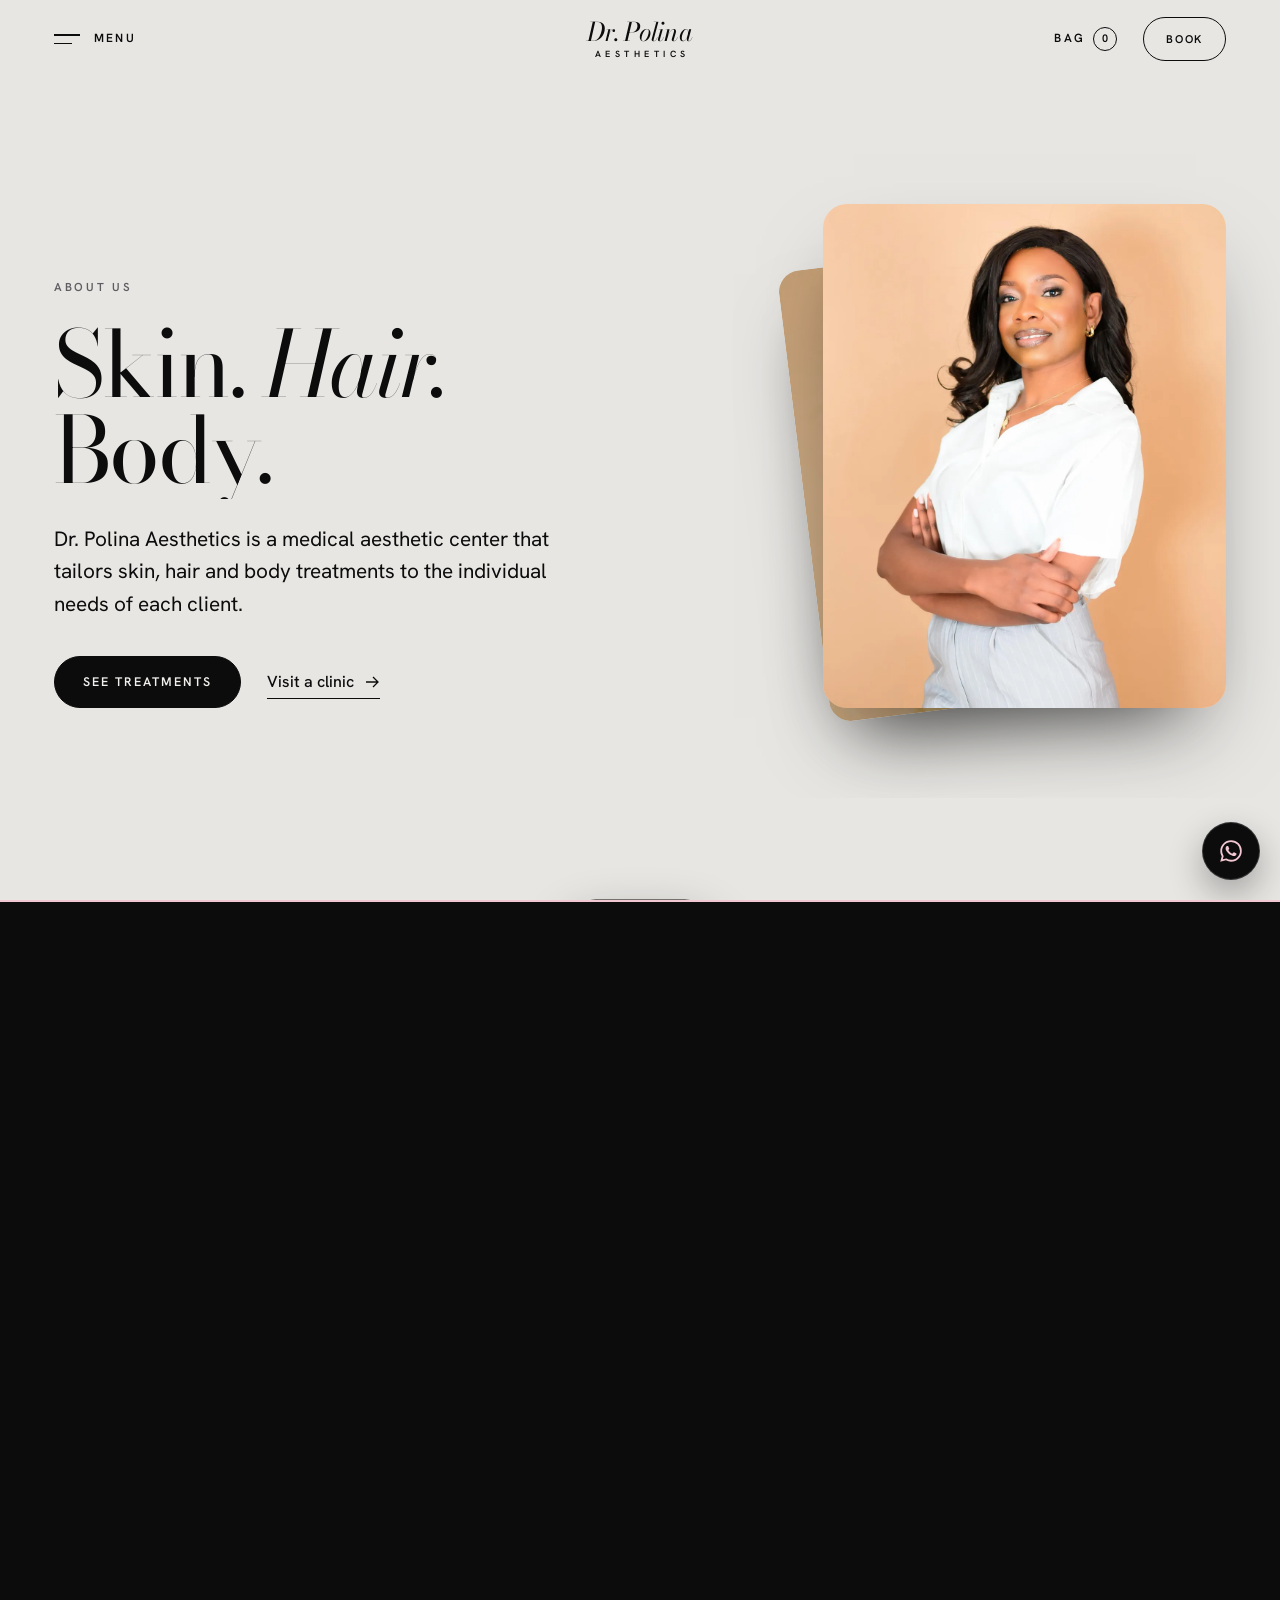
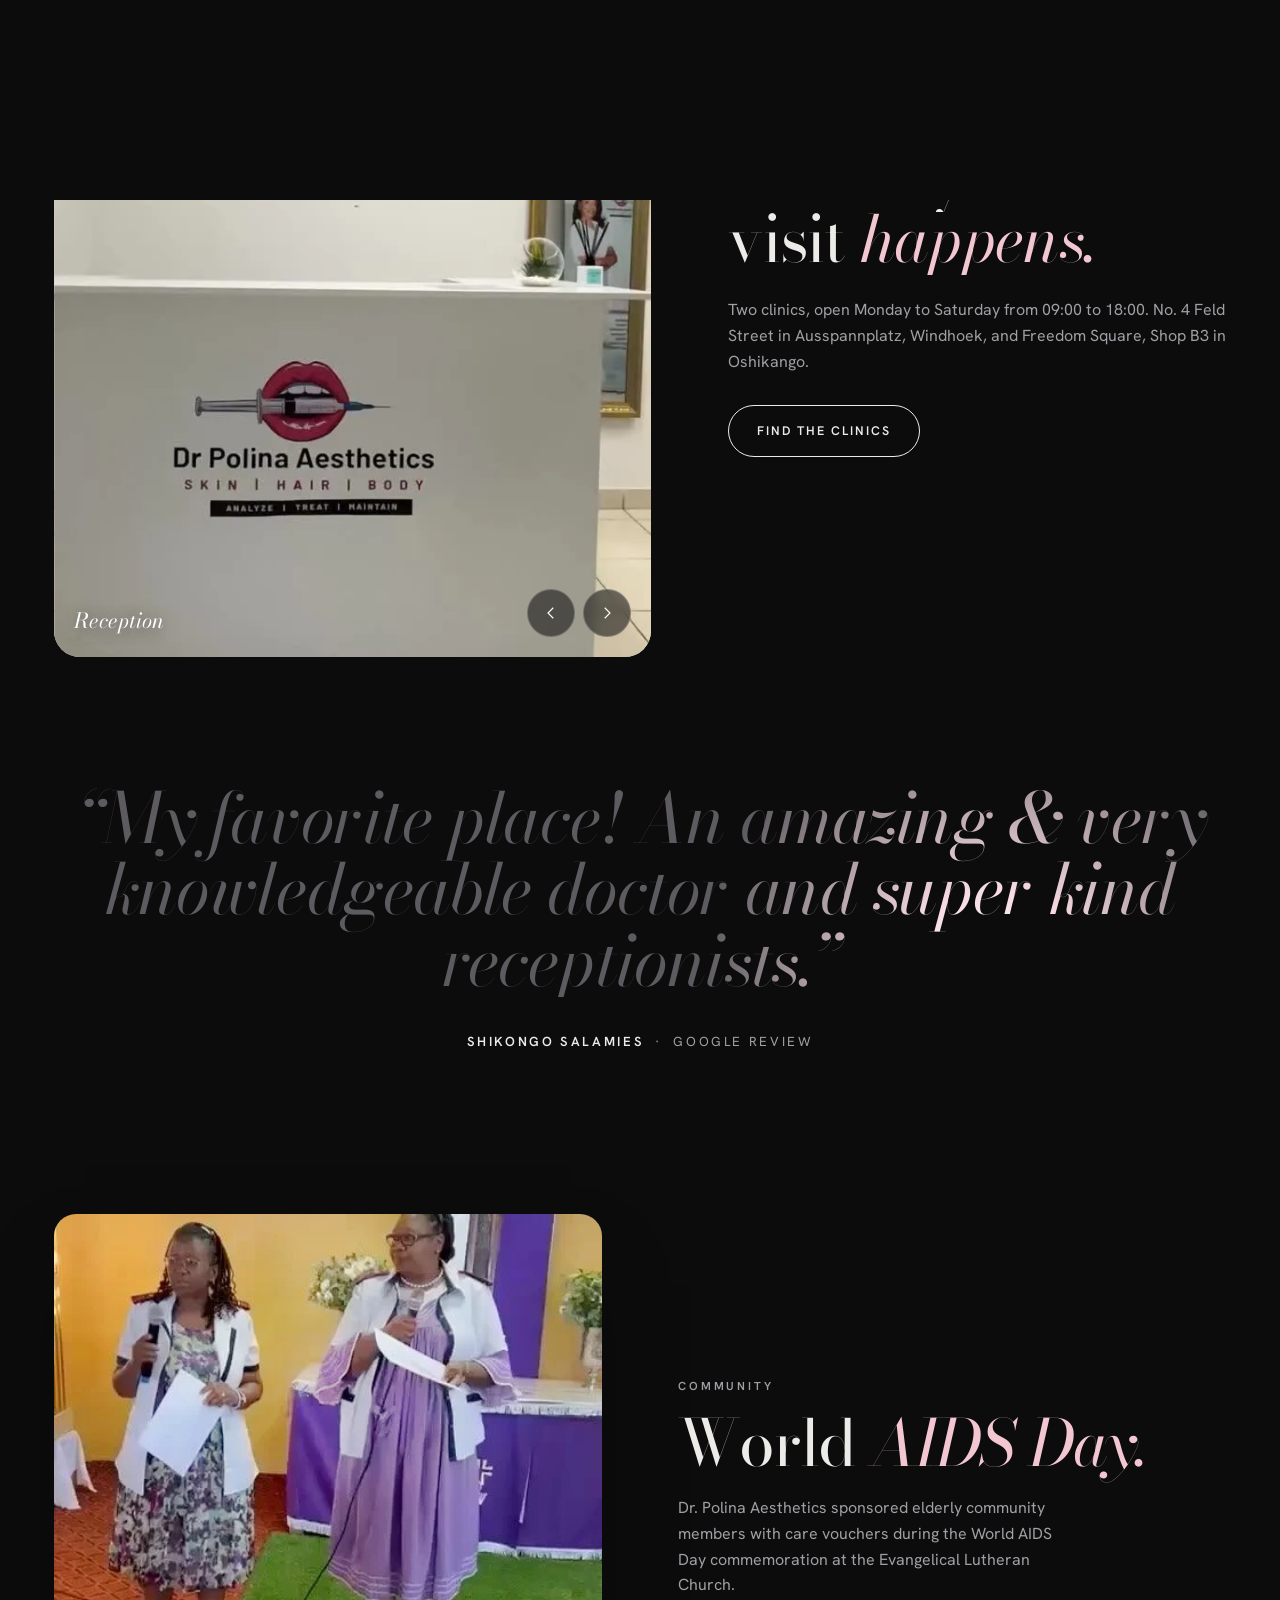
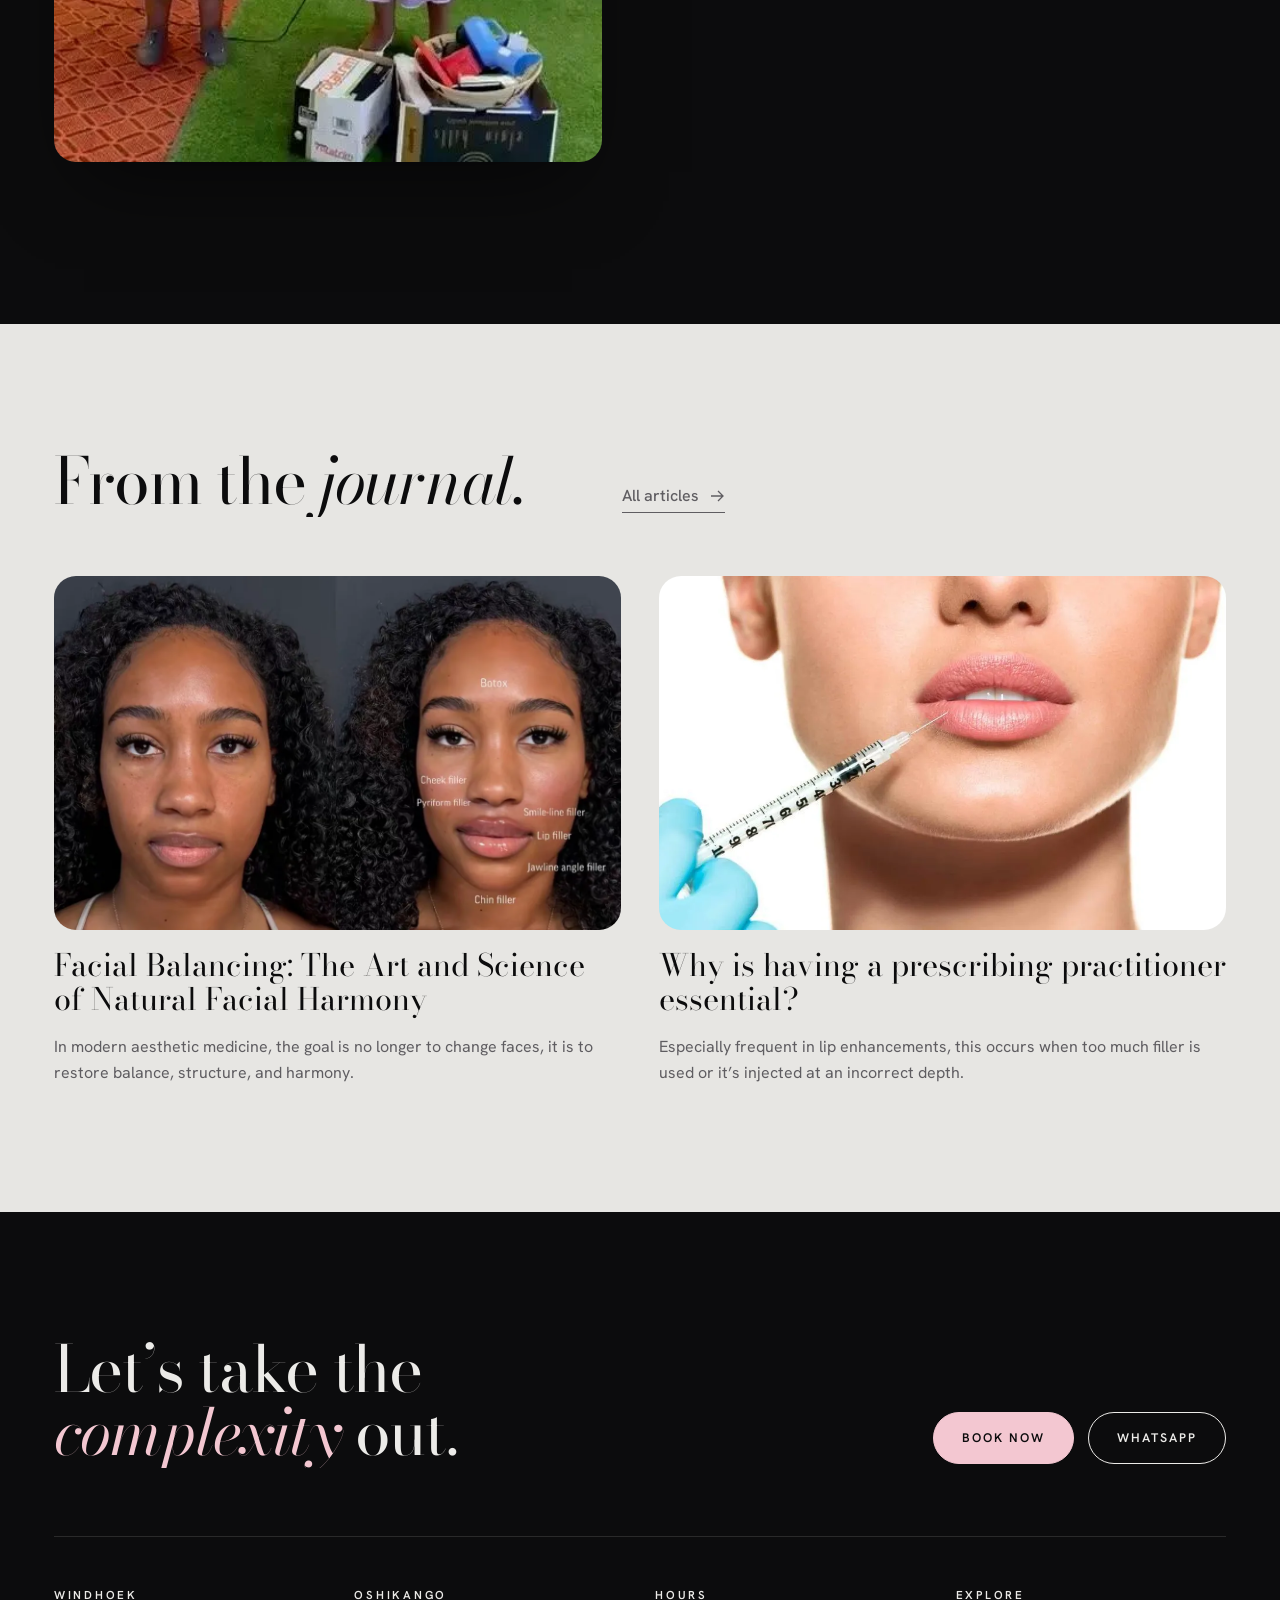
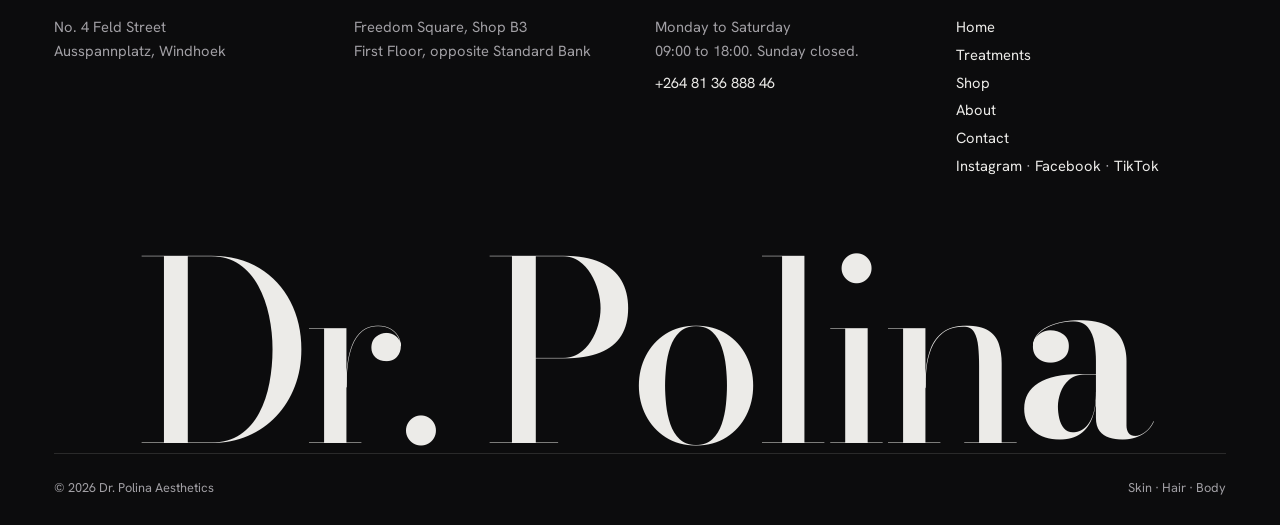
==== commit 91af700f: "Rebuild the site from scratch: 3D serum drop hero and editorial design New identity (Bodoni Moda and" ====
--- a/about.html
+++ b/about.html
@@ -1,135 +1,127 @@
 <!DOCTYPE html>
 <html lang="en">
 <head>
-<meta charset="UTF-8">
+<meta charset="utf-8">
 <meta name="viewport" content="width=device-width, initial-scale=1, viewport-fit=cover">
 <title>About | Dr. Polina Aesthetics</title>
-<meta name="description" content="Dr. Polina Aesthetics is a medical aesthetic center that tailors skin, hair and body treatments. We started the practice to create skincare and wellness awareness.">
-<meta name="theme-color" content="#0e0e0f">
-<link rel="icon" href="data:image/svg+xml,<svg xmlns='http://www.w3.org/2000/svg' viewBox='0 0 32 32'><rect width='32' height='32' rx='3' fill='%230e0e0f'/><text x='16' y='23' text-anchor='middle' font-family='Arial' font-weight='700' font-size='19' fill='%23f2c5cf'>P</text></svg>">
+<meta name="description" content="Dr. Polina Aesthetics is a medical aesthetic center in Windhoek and Oshikango, started to create skincare and wellness awareness.">
+<meta name="theme-color" content="#e7e6e3">
+<link rel="icon" href="data:image/svg+xml,<svg xmlns='http://www.w3.org/2000/svg' viewBox='0 0 32 32'><rect width='32' height='32' rx='16' fill='%230c0c0d'/><text x='16' y='23' text-anchor='middle' font-family='Didot,Georgia,serif' font-style='italic' font-size='20' fill='%23f3c7d1'>P</text></svg>">
 <link rel="preconnect" href="https://fonts.googleapis.com">
 <link rel="preconnect" href="https://fonts.gstatic.com" crossorigin>
-<link href="https://fonts.googleapis.com/css2?family=Archivo:ital,wdth,wght@0,62..125,100..900;1,62..125,100..900&family=Geist:wght@300..600&display=swap" rel="stylesheet">
-<link rel="stylesheet" href="css/scrollcraft.css">
-<link rel="stylesheet" href="css/site.css">
+<link href="https://fonts.googleapis.com/css2?family=Bodoni+Moda:ital,opsz,wght@0,6..96,400..900;1,6..96,400..900&family=Hanken+Grotesk:wght@300..700&display=swap" rel="stylesheet">
+<link rel="stylesheet" href="css/main.css">
+<script>!function(d){d.classList.add("js");try{var s=sessionStorage;if(s.getItem("dpa.t"))d.classList.add("is-entering");s.removeItem("dpa.t");s.setItem("dpa.seen","1")}catch(e){}}(document.documentElement)</script>
 </head>
-<body data-page="about" class="g-dark">
+<body data-page="about">
 <a class="skip" href="#main">Skip to content</a>
-<div class="sc-grain" aria-hidden="true"></div>
 
-<header class="rail">
-  <a class="rail__mark" href="index.html" aria-label="Dr. Polina Aesthetics, home">Dr. Polina <span>Aesthetics</span></a>
-  <button class="menu-btn" type="button" data-menu-open aria-controls="menu" aria-expanded="false"><i></i><i></i><span>Menu</span></button>
-  <p class="rail__folio" aria-hidden="true"><b data-folio-out>About</b></p>
+<header class="hdr" data-hdr>
+  <button class="hdr__menu" type="button" data-menu-open aria-expanded="false" aria-controls="menu"><span class="hdr__lines" aria-hidden="true"><i></i><i></i></span><span>Menu</span></button>
+  <a class="hdr__logo" href="index.html" aria-label="Dr. Polina Aesthetics, home"><em>Dr. Polina</em><span>Aesthetics</span></a>
+  <div class="hdr__right">
+    <button class="hdr__bag" type="button" data-bag-open><span class="hdr__bag-label">Bag</span><span data-bag-count>0</span></button>
+    <a class="pill" href="booking.html" data-magnet>Book</a>
+  </div>
 </header>
-<div class="topright">
-  <button class="bag-btn" type="button" data-bag-open aria-label="Open your bag">Bag <span class="bag-count" data-bag-count>0</span></button>
-  <a class="btn" href="booking.html">Book now</a>
-</div>
 
 <main id="main">
+  <section class="phead" data-theme="light">
+    <div>
+      <p class="eyebrow">About us</p>
+      <h1 class="h1" data-split>Skin. <em>Hair.</em><br>Body.</h1>
+      <p class="lede" data-reveal>Dr. Polina Aesthetics is a medical aesthetic center that tailors skin, hair and body treatments to the individual needs of each client.</p>
+      <div class="actions" data-reveal style="--d:120ms"><a class="pill pill--ink" href="services.html" data-magnet>See treatments</a><a class="link" href="contact.html">Visit a clinic <svg class="arr" viewBox="0 0 16 16" fill="none" stroke="currentColor" stroke-width="1.3" aria-hidden="true"><path d="M2 8h12M9 3l5 5-5 5"/></svg></a></div>
+    </div>
+    <div class="fan" data-fan data-reveal aria-hidden="false">
+      <figure><img src="images/portrait-gold.webp" alt="Studio portrait in a mustard sweater" width="1100" height="1651"></figure>
+      <figure><img src="images/portrait-studio.webp" alt="Studio portrait in a white shirt, arms folded" width="1100" height="1653"></figure>
+    </div>
+  </section>
 
-  <section class="g-dark" data-folio="About">
-    <div class="wrap title">
-      <p class="label" style="color:var(--blush)" data-sc-in>About us</p>
-      <h1 class="display d-xxl" data-sc-in style="margin-top:1.4rem">Skin. Hair. Body.</h1>
-      <div class="title__row" data-sc-in data-sc-stagger="70">
-        <p class="lede">Dr. Polina Aesthetics is a medical aesthetic center that tailors skin, hair and body treatments to the individual needs of each client.</p>
-        <p class="prose">Two clinics, in Windhoek and Oshikango.</p>
+  <section class="sec" data-theme="light">
+    <div class="story">
+      <h2 class="h2" data-split>Two clinics,<br>in <em>Windhoek</em><br>and <em>Oshikango.</em></h2>
+      <div class="story__text">
+        <p class="lede" data-reveal>We started the practice to create skincare and wellness awareness.</p>
+        <p data-reveal>All treatments are tailored to address skin concerns depending on the skin type, whether dry, normal, oily or sensitive, and on concerns such as acne, rosacea, premature ageing, sun damage and pigmentation.</p>
+        <p data-reveal>We also address the extraction of congested pores, blackheads, whiteheads and ingrown hairs, and the exfoliation of dead skin cells.</p>
+        <p data-reveal><a class="link" href="services.html">All treatments <svg class="arr" viewBox="0 0 16 16" fill="none" stroke="currentColor" stroke-width="1.3" aria-hidden="true"><path d="M2 8h12M9 3l5 5-5 5"/></svg></a></p>
       </div>
     </div>
   </section>
 
-  <section class="g-dark section" style="padding-top:0" data-folio="The practice">
-    <div class="wrap split">
-      <div class="about-portrait" data-sc-reveal="up" data-sc-reveal-at="0.02 0.4">
-        <div class="slides" data-slideshow data-interval="4800" aria-roledescription="carousel" aria-label="Studio portraits">
-          <figure class="slide"><img src="images/portrait-gold.webp" alt="Studio portrait from the Dr. Polina Aesthetics shoot"></figure>
-          <figure class="slide"><img src="images/portrait-studio.webp" alt="Second studio portrait from the Dr. Polina Aesthetics shoot" loading="lazy"></figure>
-        </div>
-      </div>
-      <div data-sc-in data-sc-stagger="70">
-        <h2 class="display d-lg">We started the practice to create skincare and wellness awareness.</h2>
-        <p class="prose" style="margin-top:1.8rem">All treatments are tailored to address skin concerns depending on the skin type, whether dry, normal, oily or sensitive, and on concerns such as acne, rosacea, premature ageing, sun damage and pigmentation.</p>
-        <p class="prose">We also address the extraction of congested pores, blackheads, whiteheads and ingrown hairs, and the exfoliation of dead skin cells.</p>
-        <p style="margin-top:2rem"><a class="btn" href="services.html">See treatments</a></p>
+  <section class="sec clinics" data-theme="dark" style="padding-top:clamp(90px,14vh,170px)">
+    <div class="slices" data-slices data-cursor="Next" data-reveal>
+      <img src="images/clinic-reception.webp" alt="The reception desk" data-cap="Reception">
+      <img src="images/clinic-room.webp" alt="The treatment room" data-cap="The treatment room">
+      <img src="images/clinic-desk.webp" alt="Consultation at the desk" data-cap="Every plan starts with a consultation">
+      <img src="images/clinic-shelves.webp" alt="The product shelves" data-cap="Prepared for every visit">
+      <img src="images/clinic-treatment.webp" alt="A treatment in progress" data-cap="In treatment">
+    </div>
+    <div>
+      <p class="eyebrow eyebrow--blush">Inside the clinic</p>
+      <h2 class="h2" style="margin:18px 0 26px" data-split>Where your<br>visit <em>happens.</em></h2>
+      <p class="soft" data-reveal>Two clinics, open Monday to Saturday from 09:00 to 18:00. No. 4 Feld Street in Ausspannplatz, Windhoek, and Freedom Square, Shop B3 in Oshikango.</p>
+      <p style="margin-top:30px"><a class="pill" href="contact.html" data-magnet>Find the clinics</a></p>
+    </div>
+  </section>
+
+  <section class="words" data-theme="dark" style="padding-top:0">
+    <figure class="review" data-spot>
+      <blockquote>&ldquo;My favorite place! An amazing &amp; very knowledgeable doctor and super kind receptionists.&rdquo;</blockquote>
+      <figcaption><b>Shikongo Salamies</b> &nbsp;&middot;&nbsp; Google review</figcaption>
+    </figure>
+    <div class="community">
+      <div class="tilt" data-tilt="7" data-reveal><div class="tilt__in"><img src="images/community-talk.webp" alt="A speaker addressing guests at the World AIDS Day commemoration" loading="lazy" width="480" height="480"></div></div>
+      <div data-reveal style="--d:120ms">
+        <p class="eyebrow eyebrow--blush">Community</p>
+        <h3 class="h2" style="margin:18px 0 20px">World <em>AIDS Day.</em></h3>
+        <p>Dr. Polina Aesthetics sponsored elderly community members with care vouchers during the World AIDS Day commemoration at the Evangelical Lutheran Church.</p>
       </div>
     </div>
   </section>
 
-  <section class="g-light section" data-folio="The clinic">
-    <div class="wrap split">
-      <div data-sc-in data-sc-stagger="70">
-        <p class="label label--soft">Inside the clinic</p>
-        <h2 class="display d-lg" style="margin-top:1.2rem">Where your visit happens.</h2>
-        <p class="prose" style="margin-top:1.6rem">&ldquo;My favorite place! An amazing &amp; very knowledgeable doctor and super kind receptionists.&rdquo;</p>
-        <p class="label label--soft" style="margin-top:1rem">Shikongo Salamies, Google review</p>
-      </div>
-      <div class="slides" data-slideshow data-interval="5000" style="aspect-ratio:4/5" data-sc-reveal="right" data-sc-reveal-at="0.04 0.42" aria-roledescription="carousel" aria-label="Inside the clinic">
-        <figure class="slide"><img src="images/clinic-room.webp" alt="A practitioner standing beside the treatment trolley"></figure>
-        <figure class="slide"><img src="images/clinic-shelves.webp" alt="A practitioner at work in the treatment room" loading="lazy"></figure>
-        <figure class="slide"><img src="images/clinic-treatment.webp" alt="A treatment in progress" loading="lazy"></figure>
-        <figure class="slide"><img src="images/clinic-reception.webp" alt="The reception desk" loading="lazy"></figure>
-      </div>
+  <section class="sec" data-theme="light">
+    <div class="sec__head">
+      <h2 class="h2" data-split>From the <em>journal.</em></h2>
+      <p data-reveal><a class="link" href="https://drpolinaaesthetics.com/blog/" target="_blank" rel="noopener">All articles <svg class="arr" viewBox="0 0 16 16" fill="none" stroke="currentColor" stroke-width="1.3" aria-hidden="true"><path d="M2 8h12M9 3l5 5-5 5"/></svg></a></p>
+    </div>
+    <div class="journal">
+      <a class="post" href="https://drpolinaaesthetics.com/facial-balancing-the-art-and-science-of-natural-facial-harmony/" target="_blank" rel="noopener" data-reveal data-cursor="Read">
+        <div class="post__img"><img src="images/journal-balance.webp" alt="Front view before and after facial balancing" loading="lazy" width="1284" height="736"></div>
+        <h3>Facial Balancing: The Art and Science of Natural Facial Harmony</h3>
+        <p>In modern aesthetic medicine, the goal is no longer to change faces, it is to restore balance, structure, and harmony.</p>
+      </a>
+      <a class="post" href="https://drpolinaaesthetics.com/why-is-having-a-prescribing-practitioner-essential/" target="_blank" rel="noopener" data-reveal style="--d:120ms" data-cursor="Read">
+        <div class="post__img"><img src="images/journal-lips.webp" alt="Lip filler being placed" loading="lazy" width="1080" height="607"></div>
+        <h3>Why is having a prescribing practitioner essential?</h3>
+        <p>Especially frequent in lip enhancements, this occurs when too much filler is used or it&rsquo;s injected at an incorrect depth.</p>
+      </a>
     </div>
   </section>
-
-  <section class="g-dark section" data-folio="Community">
-    <div class="wrap split">
-      <figure data-sc-reveal="up" data-sc-reveal-at="0.04 0.42">
-        <img src="images/community-aids-day.webp" width="1024" height="1024" alt="Dr. Polina Aesthetics care vouchers for the World AIDS Day commemoration" loading="lazy">
-      </figure>
-      <div data-sc-in data-sc-stagger="70">
-        <p class="label" style="color:var(--blush)">Community</p>
-        <h2 class="display d-lg" style="margin-top:1.2rem">World AIDS Day.</h2>
-        <p class="prose" style="margin-top:1.6rem">Dr. Polina Aesthetics sponsored elderly community members with care vouchers during the World AIDS Day commemoration at the Evangelical Lutheran Church.</p>
-      </div>
-    </div>
-  </section>
-
-  <section class="g-dark section" style="padding-top:0" data-folio="Journal">
-    <div class="wrap">
-      <div class="cta-band" data-sc-in>
-        <h2 class="display d-lg">From the journal.</h2>
-        <a class="textlink" href="https://drpolinaaesthetics.com/blog/" target="_blank" rel="noopener">All articles</a>
-      </div>
-      <div class="journal" data-sc-in data-sc-stagger="80">
-        <a class="post" href="https://drpolinaaesthetics.com/facial-balancing-the-art-and-science-of-natural-facial-harmony/" target="_blank" rel="noopener">
-          <div class="post__img"><img src="images/journal-balance.webp" alt="" loading="lazy"></div>
-          <h3>Facial Balancing: The Art and Science of Natural Facial Harmony</h3>
-          <p>In modern aesthetic medicine, the goal is no longer to change faces, it is to restore balance, structure, and harmony.</p>
-        </a>
-        <a class="post" href="https://drpolinaaesthetics.com/why-is-having-a-prescribing-practitioner-essential/" target="_blank" rel="noopener">
-          <div class="post__img"><img src="images/skin-treatment.webp" alt="" loading="lazy"></div>
-          <h3>Why is having a prescribing practitioner essential?</h3>
-          <p>Especially frequent in lip enhancements, this occurs when too much filler is used or it&rsquo;s injected at an incorrect depth.</p>
-        </a>
-      </div>
-    </div>
-  </section>
-
-  <section class="g-light section">
-    <div class="wrap cta-band" data-sc-in>
-      <h2 class="display d-xl">Let&rsquo;s take the complexity out of caring for your skin.</h2>
-      <a class="btn btn--ink" href="booking.html">Book now</a>
-    </div>
-  </section>
-
-  <footer class="g-dark">
-    <div class="foot foot--page">
-      <span>&copy; <span data-year>2026</span> Dr. Polina Aesthetics</span>
-      <nav aria-label="Footer">
-        <a href="index.html">Home</a><a href="services.html">Treatments</a><a href="shop.html">Shop</a><a href="contact.html">Contact</a>
-        <a href="https://www.instagram.com/drpolina_aesthetics/" target="_blank" rel="noopener">Instagram</a>
-        <a href="https://www.facebook.com/drp.medspa" target="_blank" rel="noopener">Facebook</a>
-        <a href="https://www.tiktok.com/@drpolina_aesthetics" target="_blank" rel="noopener">TikTok</a>
-      </nav>
-    </div>
-  </footer>
 </main>
 
+<footer class="foot" data-theme="dark">
+  <div class="foot__cta">
+    <h2 class="h2" data-split>Let&rsquo;s take the<br><em>complexity</em> out.</h2>
+    <div style="display:flex;gap:14px;flex-wrap:wrap">
+      <a class="pill pill--blush" href="booking.html" data-magnet>Book now</a>
+      <a class="pill" href="https://wa.me/264813688846" target="_blank" rel="noopener" data-magnet>WhatsApp</a>
+    </div>
+  </div>
+  <div class="foot__grid">
+    <div><p class="eyebrow">Windhoek</p><p>No. 4 Feld Street<br>Ausspannplatz, Windhoek</p></div>
+    <div><p class="eyebrow">Oshikango</p><p>Freedom Square, Shop B3<br>First Floor, opposite Standard Bank</p></div>
+    <div><p class="eyebrow">Hours</p><p>Monday to Saturday<br>09:00 to 18:00. Sunday closed.</p><p style="margin-top:8px"><a href="tel:+264813688846">+264 81 36 888 46</a></p></div>
+    <div><p class="eyebrow">Explore</p><ul><li><a href="index.html">Home</a></li><li><a href="services.html">Treatments</a></li><li><a href="shop.html">Shop</a></li><li><a href="about.html">About</a></li><li><a href="contact.html">Contact</a></li><li><a href="https://www.instagram.com/drpolina_aesthetics/" target="_blank" rel="noopener">Instagram</a> &middot; <a href="https://www.facebook.com/drp.medspa" target="_blank" rel="noopener">Facebook</a> &middot; <a href="https://www.tiktok.com/@drpolina_aesthetics" target="_blank" rel="noopener">TikTok</a></li></ul></div>
+  </div>
+  <p class="foot__mark" data-mark aria-hidden="true">Dr. Polina</p>
+  <div class="foot__base"><span>&copy; <span data-year>2026</span> Dr. Polina Aesthetics</span><span>Skin &middot; Hair &middot; Body</span></div>
+</footer>
+
+
 <script src="js/products.js"></script>
-<script src="js/scrollcraft.js"></script>
-<script src="js/site.js"></script>
+<script src="js/app.js"></script>
 </body>
 </html>
--- a/css/main.css
+++ b/css/main.css
@@ -0,0 +1,747 @@
+/* ==========================================================================
+   Dr. Polina Aesthetics
+   Black, light grey, a touch of blush. Bodoni Moda for the voice,
+   Hanken Grotesk for everything you read at length.
+   ========================================================================== */
+
+:root {
+  --ink: #0c0c0d;
+  --ink-2: #151517;
+  --ink-3: #222225;
+  --paper: #e7e6e3;
+  --paper-2: #dddcd8;
+  --paper-3: #f1f0ed;
+  --stone: #b8b6b2;
+  --mute: #5f5d61;
+  --mute-d: #a19fa4;
+  --line: rgba(12, 12, 13, 0.14);
+  --line-d: rgba(255, 255, 255, 0.12);
+  --blush: #f3c7d1;
+  --blush-2: #eab3c1;
+  --serif: "Bodoni Moda", "Didot", "Bodoni 72", Georgia, serif;
+  --sans: "Hanken Grotesk", system-ui, -apple-system, "Segoe UI", sans-serif;
+  --g: clamp(20px, 4.2vw, 64px);
+  --hdr: 78px;
+  --r: 20px;
+  --ease: cubic-bezier(0.22, 1, 0.36, 1);
+  --ease-io: cubic-bezier(0.65, 0, 0.35, 1);
+}
+
+*, *::before, *::after { box-sizing: border-box; }
+html { -webkit-text-size-adjust: 100%; background: var(--paper); color: var(--ink); }
+body {
+  margin: 0; font-family: var(--sans); font-size: 1rem; line-height: 1.62; font-weight: 400;
+  -webkit-font-smoothing: antialiased; -moz-osx-font-smoothing: grayscale;
+  overflow-x: clip; text-rendering: optimizeLegibility;
+}
+img, svg, video, canvas { display: block; max-width: 100%; }
+a { color: inherit; text-decoration: none; }
+button { font: inherit; color: inherit; background: none; border: 0; padding: 0; cursor: pointer; }
+input, select, textarea { font: inherit; color: inherit; }
+h1, h2, h3, h4, p, figure, blockquote, ul, ol { margin: 0; }
+ul, ol { padding: 0; list-style: none; }
+::selection { background: var(--blush); color: var(--ink); }
+:focus-visible { outline: 2px solid var(--blush-2); outline-offset: 3px; border-radius: 4px; }
+.vh { position: absolute !important; width: 1px; height: 1px; overflow: hidden; clip: rect(0 0 0 0); white-space: nowrap; }
+.skip { position: fixed; left: 12px; top: -60px; z-index: 300; background: var(--ink); color: #fff; padding: 10px 16px; border-radius: 99px; }
+.skip:focus { top: 12px; }
+
+[data-theme="dark"] { background: var(--ink); color: #ecebe8; }
+[data-theme="light"] { background: var(--paper); color: var(--ink); }
+
+/* ---------------------------------------------------------------- type -- */
+.eyebrow {
+  font-family: var(--sans); font-size: 0.72rem; font-weight: 600; letter-spacing: 0.24em;
+  text-transform: uppercase; line-height: 1.4;
+}
+.eyebrow--blush { color: var(--blush); }
+[data-theme="light"] .eyebrow { color: var(--mute); }
+.serif, .h1, .h2, .h3, .h4 { font-family: var(--serif); font-weight: 400; font-optical-sizing: auto; }
+.h1 { font-size: clamp(3rem, 1.4rem + 5.4vw, 8.4rem); line-height: 0.94; letter-spacing: -0.025em; }
+.h2 { font-size: clamp(2.4rem, 1.3rem + 3.4vw, 5.4rem); line-height: 0.98; letter-spacing: -0.02em; }
+.h3 { font-size: clamp(1.7rem, 1.2rem + 1.4vw, 2.6rem); line-height: 1.04; letter-spacing: -0.01em; }
+.h4 { font-size: 1.45rem; line-height: 1.1; }
+.h1 em, .h2 em, .h3 em, .serif em { font-style: italic; }
+[data-theme="dark"] .h1 em, [data-theme="dark"] .h2 em { color: var(--blush); }
+.lede { font-size: clamp(1.08rem, 0.98rem + 0.4vw, 1.3rem); line-height: 1.55; }
+.small { font-size: 0.86rem; line-height: 1.6; }
+.soft { color: var(--mute); }
+[data-theme="dark"] .soft { color: var(--mute-d); }
+.num { font-variant-numeric: tabular-nums; }
+
+/* split headings: each line rises in 3D */
+.js [data-split] .ln { display: block; overflow: hidden; padding-bottom: 0.06em; margin-bottom: -0.06em; perspective: 600px; }
+.js [data-split] .ln > span { display: inline-block; transform-origin: 50% 100%; transform: translateY(105%) rotateX(-40deg); transition: transform 1.1s var(--ease); transition-delay: calc(var(--i) * 90ms); }
+.js [data-split].is-in .ln > span { transform: none; }
+
+.js [data-reveal] { opacity: 0; transform: translateY(28px); transition: opacity 1s var(--ease), transform 1.1s var(--ease); transition-delay: var(--d, 0ms); }
+.js [data-reveal].is-in { opacity: 1; transform: none; }
+
+/* ------------------------------------------------------------- buttons -- */
+.pill {
+  position: relative; display: inline-flex; align-items: center; justify-content: center; gap: 10px;
+  min-height: 52px; padding: 0 28px; border-radius: 999px; border: 1px solid currentColor;
+  font-size: 0.78rem; font-weight: 600; letter-spacing: 0.16em; text-transform: uppercase; white-space: nowrap;
+  overflow: hidden; isolation: isolate; transition: color 0.5s var(--ease), border-color 0.5s var(--ease);
+}
+.pill::before {
+  content: ""; position: absolute; inset: -1px; z-index: -1; border-radius: inherit;
+  background: currentColor; transform: translateY(101%); transition: transform 0.55s var(--ease);
+}
+.pill > * { position: relative; }
+.pill svg { width: 18px; height: 18px; }
+@media (hover: hover) and (pointer: fine) {
+  .pill:hover::before { transform: none; }
+  [data-theme="light"] .pill:hover, .pill--on-light:hover { color: var(--paper-3); }
+  [data-theme="dark"] .pill:hover { color: var(--ink); }
+  [data-theme="dark"] .pill:hover::before { background: #ecebe8; }
+  [data-theme="light"] .pill:hover::before { background: var(--ink); }
+}
+.pill--ink { background: var(--ink); color: var(--paper-3); border-color: var(--ink); }
+.pill--ink::before { background: var(--blush) !important; }
+@media (hover: hover) and (pointer: fine) { .pill--ink:hover { color: var(--ink) !important; border-color: var(--blush); } }
+.pill--blush { background: var(--blush); color: var(--ink); border-color: var(--blush); }
+.pill--blush::before { background: #fff !important; }
+@media (hover: hover) and (pointer: fine) { .pill--blush:hover { color: var(--ink) !important; } }
+.pill--block { width: 100%; }
+.pill--sm { min-height: 42px; padding: 0 20px; font-size: 0.7rem; }
+
+.link { position: relative; display: inline-flex; align-items: center; gap: 10px; font-weight: 500; padding: 4px 0; }
+.link::after { content: ""; position: absolute; left: 0; right: 0; bottom: 0; height: 1px; background: currentColor; transform-origin: right; transition: transform 0.6s var(--ease); }
+.link .arr { width: 16px; height: 16px; transition: transform 0.5s var(--ease); }
+@media (hover: hover) and (pointer: fine) {
+  .link:hover::after { transform: scaleX(0); }
+  .link:hover .arr { transform: translateX(4px); }
+}
+
+/* -------------------------------------------------------------- header -- */
+.hdr {
+  position: fixed; inset: 0 0 auto 0; z-index: 90; height: var(--hdr);
+  display: grid; grid-template-columns: 1fr auto 1fr; align-items: center;
+  padding: 0 var(--g); color: var(--hdr-c, var(--ink));
+  transition: transform 0.6s var(--ease), color 0.4s ease;
+}
+.hdr::before {
+  content: ""; position: absolute; inset: 0 0 -18px 0; z-index: -1; pointer-events: none;
+  background: linear-gradient(to bottom, var(--hdr-bg, var(--paper)) 55%, transparent);
+  opacity: 0; transition: opacity 0.4s ease;
+}
+.hdr.is-solid::before { opacity: 0.94; }
+.hdr.is-dark { --hdr-c: #ecebe8; --hdr-bg: var(--ink); }
+.hdr.is-hidden { transform: translateY(-110%); }
+.hdr__menu { display: inline-flex; align-items: center; gap: 14px; justify-self: start; height: 44px; font-size: 0.74rem; font-weight: 600; letter-spacing: 0.2em; text-transform: uppercase; }
+.hdr__lines { position: relative; width: 26px; height: 10px; }
+.hdr__lines i { position: absolute; left: 0; right: 0; height: 1.5px; background: currentColor; transition: transform 0.5s var(--ease); }
+.hdr__lines i:first-child { top: 0; } .hdr__lines i:last-child { bottom: 0; right: 8px; }
+@media (hover: hover) and (pointer: fine) { .hdr__menu:hover .hdr__lines i:last-child { transform: translateX(8px); } }
+.hdr__logo { display: grid; justify-items: center; line-height: 1; }
+.hdr__logo em { font-family: var(--serif); font-style: italic; font-size: 1.6rem; letter-spacing: -0.01em; }
+.hdr__logo span { font-size: 0.56rem; letter-spacing: 0.5em; text-transform: uppercase; margin-top: 5px; padding-left: 0.5em; font-weight: 600; }
+.hdr__right { justify-self: end; display: flex; align-items: center; gap: clamp(12px, 2vw, 28px); }
+.hdr__bag { display: inline-flex; align-items: center; gap: 8px; height: 44px; font-size: 0.74rem; font-weight: 600; letter-spacing: 0.2em; text-transform: uppercase; }
+.hdr__bag [data-bag-count] { display: inline-grid; place-items: center; min-width: 24px; height: 24px; padding: 0 6px; border-radius: 99px; border: 1px solid currentColor; font-size: 0.68rem; letter-spacing: 0; }
+.hdr .pill { min-height: 44px; padding: 0 22px; font-size: 0.7rem; }
+@media (max-width: 760px) {
+  :root { --hdr: 64px; }
+  .hdr { grid-template-columns: auto 1fr auto; gap: 12px; }
+  .hdr__logo { justify-self: center; }
+  .hdr__logo em { font-size: 1.3rem; }
+  .hdr__logo span { font-size: 0.5rem; letter-spacing: 0.42em; }
+  .hdr__menu > span:last-child, .hdr__bag-label, .hdr .pill { display: none; }
+}
+
+/* ---------------------------------------------------------------- menu -- */
+.menu {
+  position: fixed; inset: 0; z-index: 120; background: var(--ink); color: #ecebe8;
+  display: grid; grid-template-columns: minmax(0, 1.2fr) minmax(0, 1fr);
+  clip-path: inset(0 0 100% 0); visibility: hidden;
+  transition: clip-path 0.9s var(--ease-io), visibility 0s linear 0.9s;
+}
+.menu.is-open { clip-path: inset(0 0 0 0); visibility: visible; transition: clip-path 0.9s var(--ease-io), visibility 0s; }
+.menu__main { display: flex; flex-direction: column; justify-content: space-between; padding: calc(var(--hdr) + 4vh) var(--g) 5vh; overflow-y: auto; }
+.menu__links { counter-reset: m; }
+.menu__links li { overflow: hidden; }
+.menu__links a {
+  display: flex; align-items: baseline; gap: 18px; font-family: var(--serif);
+  font-size: clamp(2.6rem, 1.6rem + 4.2vw, 6rem); line-height: 1.04; letter-spacing: -0.02em;
+  transform: translateY(110%); transition: transform 0.9s var(--ease), color 0.3s;
+}
+.menu.is-open .menu__links a { transform: none; transition-delay: calc(0.18s + var(--i) * 0.06s); }
+.menu__links a::before { counter-increment: m; content: "0" counter(m); font-family: var(--sans); font-size: 0.7rem; letter-spacing: 0.1em; color: var(--mute-d); transform: translateY(-1.6em); }
+.menu__links a:hover, .menu__links a:focus-visible { font-style: italic; color: var(--blush); }
+.menu__links a[aria-current="page"] { font-style: italic; }
+.menu__info { display: grid; grid-template-columns: repeat(auto-fit, minmax(180px, 1fr)); gap: 24px; margin-top: 6vh; color: var(--mute-d); font-size: 0.88rem; }
+.menu__info .eyebrow { color: #ecebe8; margin-bottom: 6px; }
+.menu__info a { color: #ecebe8; }
+.menu__visual { position: relative; perspective: 1400px; overflow: hidden; background: var(--ink-2); }
+.menu__visual figure { position: absolute; inset: 14% 14%; border-radius: var(--r); overflow: hidden; opacity: 0; transform: rotateY(-24deg) scale(0.9); transition: opacity 0.6s var(--ease), transform 1s var(--ease); }
+.menu__visual figure.is-on { opacity: 1; transform: none; }
+.menu__visual img { width: 100%; height: 100%; object-fit: cover; }
+.menu__close { position: absolute; top: 0; left: var(--g); height: var(--hdr); display: inline-flex; align-items: center; gap: 12px; font-size: 0.74rem; font-weight: 600; letter-spacing: 0.2em; text-transform: uppercase; z-index: 2; }
+.menu__close i { position: relative; width: 22px; height: 22px; }
+.menu__close i::before, .menu__close i::after { content: ""; position: absolute; left: 0; right: 0; top: 50%; height: 1.5px; background: currentColor; transform: rotate(45deg); }
+.menu__close i::after { transform: rotate(-45deg); }
+@media (max-width: 860px) { .menu { grid-template-columns: 1fr; } .menu__visual { display: none; } }
+
+/* ---------------------------------------------------------- bag drawer -- */
+.scrim { position: fixed; inset: 0; z-index: 110; background: rgba(12, 12, 13, 0.5); backdrop-filter: blur(4px); opacity: 0; visibility: hidden; transition: opacity 0.5s, visibility 0s linear 0.5s; }
+.scrim.is-on { opacity: 1; visibility: visible; transition: opacity 0.5s; }
+.bag {
+  position: fixed; top: 0; right: 0; bottom: 0; z-index: 115; width: min(480px, 100%);
+  background: var(--paper-3); color: var(--ink); display: flex; flex-direction: column;
+  transform: translateX(102%); visibility: hidden; transition: transform 0.8s var(--ease), visibility 0s linear 0.8s;
+}
+.bag.is-open { transform: none; visibility: visible; transition: transform 0.8s var(--ease), visibility 0s; }
+.bag__head { display: flex; justify-content: space-between; align-items: center; padding: 22px 26px; border-bottom: 1px solid var(--line); }
+.bag__head .h4 { font-style: italic; }
+.bag__x { width: 44px; height: 44px; display: grid; place-items: center; border-radius: 50%; border: 1px solid var(--line); }
+.bag__x svg { width: 16px; height: 16px; }
+.bag__body { flex: 1; overflow-y: auto; padding: 8px 26px; }
+.bag__foot { padding: 20px 26px 26px; border-top: 1px solid var(--line); display: grid; gap: 14px; max-height: 70vh; overflow-y: auto; }
+.bag__empty { padding: 40px 0; display: grid; gap: 14px; }
+.line { display: grid; grid-template-columns: 76px 1fr auto; gap: 16px; padding: 18px 0; border-bottom: 1px solid var(--line); align-items: start; }
+.line img { width: 76px; height: 92px; object-fit: contain; background: #fff; border-radius: 12px; }
+.line h4 { font-family: var(--serif); font-weight: 400; font-size: 1.25rem; line-height: 1.1; }
+.line p { font-size: 0.8rem; color: var(--mute); margin-top: 4px; }
+.line__price { font-weight: 600; font-variant-numeric: tabular-nums; font-size: 0.92rem; }
+.qty { display: inline-flex; align-items: center; margin-top: 10px; border: 1px solid var(--line); border-radius: 99px; }
+.qty button { width: 38px; height: 38px; display: grid; place-items: center; }
+.qty output { min-width: 22px; text-align: center; font-variant-numeric: tabular-nums; font-size: 0.9rem; }
+.line__rm { margin-left: 12px; font-size: 0.76rem; text-decoration: underline; text-underline-offset: 3px; color: var(--mute); }
+.bag__total { display: flex; justify-content: space-between; align-items: baseline; }
+.bag__total strong { font-family: var(--serif); font-size: 1.8rem; font-weight: 400; font-variant-numeric: tabular-nums; }
+.bag__note { font-size: 0.78rem; color: var(--mute); }
+
+/* -------------------------------------------------------------- fields -- */
+.field { display: grid; gap: 6px; }
+.field label, .field legend, .fs legend { font-size: 0.7rem; font-weight: 600; letter-spacing: 0.18em; text-transform: uppercase; }
+.field input, .field select, .field textarea {
+  width: 100%; min-height: 50px; padding: 12px 16px; border-radius: 14px;
+  border: 1px solid var(--line); background: rgba(255, 255, 255, 0.55); font-size: 1rem;
+  transition: border-color 0.3s, background 0.3s;
+}
+.field textarea { min-height: 110px; resize: vertical; }
+.field input:focus, .field select:focus, .field textarea:focus { outline: none; border-color: var(--ink); background: #fff; }
+.field__err { display: none; font-size: 0.78rem; color: #9b2c45; }
+.field[aria-invalid="true"] input { border-color: #9b2c45; }
+.field[aria-invalid="true"] .field__err { display: block; }
+.fs { border: 0; padding: 0; margin: 0; display: grid; gap: 10px; min-width: 0; }
+.fs legend { padding: 0; margin-bottom: 10px; }
+.chips { display: flex; flex-wrap: wrap; gap: 8px; }
+.chip { position: relative; }
+.chip input { position: absolute; opacity: 0; inset: 0; margin: 0; cursor: pointer; }
+.chip span {
+  display: inline-flex; align-items: center; min-height: 42px; padding: 0 18px; border-radius: 99px;
+  border: 1px solid var(--line); font-size: 0.9rem; transition: background 0.3s, color 0.3s, border-color 0.3s;
+}
+.chip input:checked + span { background: var(--ink); color: var(--paper-3); border-color: var(--ink); }
+.chip input:focus-visible + span { outline: 2px solid var(--blush-2); outline-offset: 2px; }
+@media (hover: hover) and (pointer: fine) { .chip:hover span { border-color: var(--ink); } }
+
+/* --------------------------------------------------------------- toast -- */
+.toast {
+  position: fixed; left: 50%; bottom: 24px; z-index: 105; display: flex; align-items: center; gap: 18px;
+  background: var(--ink); color: #ecebe8; padding: 10px 10px 10px 22px; border-radius: 99px;
+  font-size: 0.88rem; box-shadow: 0 20px 50px rgba(0, 0, 0, 0.3);
+  transform: translate(-50%, 140%); transition: transform 0.6s var(--ease);
+}
+.toast.is-on { transform: translate(-50%, 0); }
+.toast button { background: var(--blush); color: var(--ink); border-radius: 99px; padding: 10px 16px; font-size: 0.7rem; font-weight: 600; letter-spacing: 0.14em; text-transform: uppercase; }
+
+/* ------------------------------------------------------ WhatsApp widget -- */
+.wa { position: fixed; right: 20px; bottom: 20px; z-index: 95; display: grid; justify-items: end; gap: 12px; pointer-events: none; }
+.wa__panel {
+  width: min(330px, calc(100vw - 40px)); background: var(--paper-3); color: var(--ink); border-radius: 22px;
+  padding: 20px; box-shadow: 0 30px 70px rgba(0, 0, 0, 0.28); transform-origin: 100% 100%;
+  opacity: 0; transform: scale(0.9) translateY(10px); visibility: hidden;
+  transition: opacity 0.4s var(--ease), transform 0.5s var(--ease), visibility 0s linear 0.5s;
+}
+.wa.is-open .wa__panel { opacity: 1; transform: none; visibility: visible; pointer-events: auto; transition: opacity 0.4s var(--ease), transform 0.5s var(--ease); }
+.wa__head { display: flex; justify-content: space-between; gap: 12px; margin-bottom: 14px; }
+.wa__head p:last-child { font-size: 0.86rem; color: var(--mute); margin-top: 4px; }
+.wa__x { width: 32px; height: 32px; flex: none; display: grid; place-items: center; border-radius: 50%; border: 1px solid var(--line); font-size: 1.1rem; line-height: 1; }
+.wa__opts { display: grid; gap: 8px; }
+.wa__opt { text-align: left; padding: 13px 16px; border-radius: 14px; border: 1px solid var(--line); font-size: 0.9rem; transition: background 0.3s, border-color 0.3s; }
+@media (hover: hover) and (pointer: fine) { .wa__opt:hover { background: #fff; border-color: var(--ink); } }
+.wa__launch {
+  pointer-events: auto; width: 58px; height: 58px; border-radius: 50%; display: grid; place-items: center;
+  background: var(--ink); color: var(--blush); border: 1px solid rgba(255, 255, 255, 0.16);
+  box-shadow: 0 14px 34px rgba(0, 0, 0, 0.3); transition: transform 0.5s var(--ease);
+}
+.wa__launch svg { width: 26px; height: 26px; }
+@media (hover: hover) and (pointer: fine) { .wa__launch:hover { transform: scale(1.08) rotate(-8deg); } }
+
+/* -------------------------------------------------------------- cursor -- */
+.cursor { position: fixed; left: 0; top: 0; z-index: 400; pointer-events: none; display: none; }
+.has-cursor .cursor { display: block; }
+.cursor__dot { position: absolute; width: 6px; height: 6px; margin: -3px 0 0 -3px; border-radius: 50%; background: #fff; mix-blend-mode: difference; }
+.cursor__ring {
+  position: absolute; width: 38px; height: 38px; margin: -19px 0 0 -19px; border-radius: 50%;
+  border: 1px solid rgba(255, 255, 255, 0.9); mix-blend-mode: difference;
+  display: grid; place-items: center; transition: width 0.45s var(--ease), height 0.45s var(--ease), margin 0.45s var(--ease), background 0.4s, border-color 0.4s;
+}
+.cursor__ring span { font-size: 0.62rem; font-weight: 700; letter-spacing: 0.18em; text-transform: uppercase; color: var(--ink); opacity: 0; transition: opacity 0.3s; }
+.cursor.is-label .cursor__ring { width: 92px; height: 92px; margin: -46px 0 0 -46px; background: var(--blush); border-color: var(--blush); mix-blend-mode: normal; }
+.cursor.is-label .cursor__ring span { opacity: 1; }
+.cursor.is-label .cursor__dot { opacity: 0; }
+.cursor.is-link .cursor__ring { width: 58px; height: 58px; margin: -29px 0 0 -29px; background: rgba(255, 255, 255, 1); }
+.cursor.is-hidden { opacity: 0; }
+
+/* ---------------------------------------------------------------- veil -- */
+.veil { position: fixed; inset: 0; z-index: 500; pointer-events: none; background: var(--ink); display: grid; place-items: center; transform: translateY(100%); }
+.veil__mark { font-family: var(--serif); font-style: italic; color: #ecebe8; font-size: clamp(2.4rem, 7vw, 6rem); opacity: 0; transition: opacity 0.4s; }
+.veil::after { content: ""; position: absolute; left: 0; right: 0; top: 0; height: 2px; background: var(--blush); }
+.is-entering .veil { transform: none; }
+.is-entering .veil__mark { opacity: 1; }
+.is-entered .veil { transform: translateY(-100%); transition: transform 1s var(--ease-io) 0.1s; }
+.is-leaving .veil { transform: none; transition: transform 0.65s var(--ease-io); pointer-events: auto; }
+.is-leaving .veil__mark { opacity: 1; transition-delay: 0.3s; }
+
+/* =================================================================== HOME == */
+
+/* ---- 1. the drop ---- */
+.hero { position: relative; height: 260vh; }
+.hero__stage { position: sticky; top: 0; height: 100vh; height: 100svh; overflow: hidden; }
+.hero__gl { position: absolute; inset: 0; width: 100%; height: 100%; opacity: 0; transition: opacity 1.4s ease; touch-action: pan-y; }
+.hero.is-gl .hero__gl { opacity: 1; }
+.hero__poster { position: absolute; inset: 0; transition: opacity 1.4s ease; }
+.hero.is-gl .hero__poster { opacity: 0; }
+.hero__poster img { position: absolute; bottom: 0; left: 58%; height: 82%; width: auto; max-width: none; transform: translateX(-50%); }
+.hero__poster i {
+  position: absolute; left: 40%; bottom: 14%; width: clamp(140px, 17vw, 260px); aspect-ratio: 1; border-radius: 50%;
+  background: radial-gradient(circle at 34% 30%, rgba(255, 255, 255, 0.85), rgba(255, 255, 255, 0.05) 18%, rgba(243, 199, 209, 0.18) 55%, rgba(243, 199, 209, 0.45) 100%);
+  box-shadow: inset -12px -18px 40px rgba(243, 199, 209, 0.35), inset 10px 10px 30px rgba(255, 255, 255, 0.25), 0 30px 60px rgba(0, 0, 0, 0.5);
+  backdrop-filter: blur(2px) saturate(1.3);
+}
+.hero__shade { position: absolute; inset: 0; pointer-events: none; background:
+  linear-gradient(to top, rgba(12, 12, 13, 0.9) 0%, rgba(12, 12, 13, 0.35) 26%, transparent 46%),
+  linear-gradient(to right, rgba(12, 12, 13, 0.7), transparent 42%); }
+.hero__copy { position: absolute; left: var(--g); bottom: clamp(92px, 15vh, 160px); max-width: min(46rem, 52vw); z-index: 3; }
+.hero__copy .eyebrow { color: var(--blush); margin-bottom: 22px; }
+.hero__title { font-family: var(--serif); font-weight: 400; font-size: clamp(2.7rem, 1rem + 4.4vw, 6.4rem); line-height: 0.96; letter-spacing: -0.025em; }
+.hero__title em { font-style: italic; color: var(--blush); }
+.hero__actions { display: flex; flex-wrap: wrap; align-items: center; gap: 26px; margin-top: 34px; }
+.hero__mid { position: absolute; inset: 0; display: grid; place-items: start center; padding-top: 16vh; text-align: center; z-index: 3; pointer-events: none; }
+.hero__big { font-family: var(--serif); font-size: clamp(3.4rem, 1rem + 9vw, 12rem); line-height: 0.9; letter-spacing: -0.03em; text-shadow: 0 10px 60px rgba(0, 0, 0, 0.6); }
+.hero__big em { font-style: italic; color: var(--blush); }
+.hero__end { position: absolute; left: var(--g); top: calc(var(--hdr) + 7vh); width: min(28rem, calc(100% - 2 * var(--g))); z-index: 3; }
+.hero__end .eyebrow { color: var(--blush); margin-bottom: 14px; }
+.hero__end p:last-child { font-family: var(--serif); font-size: clamp(1.5rem, 1rem + 1.6vw, 2.5rem); line-height: 1.12; text-shadow: 0 6px 30px rgba(0, 0, 0, 0.55); }
+.hero__meta {
+  position: absolute; left: var(--g); right: var(--g); bottom: 26px; z-index: 3;
+  display: flex; justify-content: space-between; gap: 20px; align-items: center;
+  font-size: 0.76rem; color: var(--mute-d); letter-spacing: 0.04em; padding-right: 76px;
+}
+.hero__meta b { color: #ecebe8; font-weight: 500; }
+.hero__touch { display: inline-flex; align-items: center; gap: 10px; color: #ecebe8; }
+.hero__touch i { width: 8px; height: 8px; border-radius: 50%; background: var(--blush); box-shadow: 0 0 0 0 rgba(243, 199, 209, 0.7); animation: ping 2.2s infinite; }
+@keyframes ping { 0% { box-shadow: 0 0 0 0 rgba(243, 199, 209, 0.6); } 80%, 100% { box-shadow: 0 0 0 14px rgba(243, 199, 209, 0); } }
+.hero__bar { position: absolute; left: 0; right: 0; bottom: 0; height: 2px; background: rgba(255, 255, 255, 0.08); z-index: 3; }
+.hero__bar i { display: block; height: 100%; width: 100%; background: var(--blush); transform-origin: left; transform: scaleX(var(--p, 0)); }
+.hero.is-over-drop .hero__gl { cursor: none; }
+.js .hero [data-cue] { opacity: 0; }
+.hero.is-static .hero__gl { display: none; }
+@media (max-width: 860px) {
+  .hero__copy { top: calc(var(--hdr) + 3svh); bottom: auto; max-width: none; right: var(--g); }
+  .hero__copy .eyebrow { margin-bottom: 14px; }
+  .hero__title { font-size: clamp(2.3rem, 1.2rem + 5vw, 3.6rem); }
+  .hero__actions { margin-top: 22px; gap: 18px; }
+  .hero__shade { background: linear-gradient(to bottom, rgba(12, 12, 13, 0.92) 0%, rgba(12, 12, 13, 0.4) 40%, transparent 55%), linear-gradient(to top, rgba(12, 12, 13, 0.8), transparent 22%); }
+  .hero__poster img { left: 54%; height: 58%; }
+  .hero__poster i { left: 12%; bottom: 10%; width: 120px; }
+  .hero__meta .m-hide { display: none; }
+  .hero__meta { bottom: 18px; }
+}
+@media (max-width: 860px) and (max-height: 700px) { .hero__actions .link { display: none; } }
+@media (max-width: 1023px) and (max-height: 520px) and (orientation: landscape) {
+  .hero__copy { top: calc(var(--hdr) + 6px); bottom: auto; max-width: 52%; right: auto; }
+  .hero__title { font-size: 2rem; }
+  .hero__actions { margin-top: 14px; }
+  .hero__actions .link { display: none; }
+  .hero__shade { background: linear-gradient(to right, rgba(12, 12, 13, 0.9), transparent 60%); }
+}
+
+/* ---- 2. manifesto ---- */
+.manifesto { padding: clamp(120px, 22vh, 240px) var(--g) clamp(100px, 16vh, 200px); position: relative; }
+.manifesto__inner { max-width: 1320px; margin: 0 auto; }
+.manifesto .eyebrow { margin-bottom: 36px; display: flex; align-items: center; gap: 14px; }
+.manifesto .eyebrow::before { content: ""; width: 42px; height: 1px; background: currentColor; }
+.manifesto__text { font-family: var(--serif); font-size: clamp(2rem, 1rem + 3.3vw, 4.7rem); line-height: 1.07; letter-spacing: -0.018em; }
+.manifesto__text em { font-style: italic; }
+.js .manifesto__text .w { opacity: var(--o, 0.14); transition: opacity 0.25s linear; }
+.manifesto__foot { display: grid; grid-template-columns: repeat(3, minmax(0, 1fr)); gap: clamp(24px, 4vw, 64px); margin-top: clamp(60px, 10vh, 120px); padding-top: 28px; border-top: 1px solid var(--line); }
+.manifesto__foot p { max-width: 34ch; color: var(--mute); }
+.types { display: flex; flex-wrap: wrap; gap: 8px; margin-top: 14px; }
+.types span { font-family: var(--serif); font-style: italic; font-size: 1.3rem; padding: 2px 16px 4px; border: 1px solid var(--line); border-radius: 99px; color: var(--ink); }
+@media (max-width: 860px) { .manifesto__foot { grid-template-columns: 1fr; } }
+
+/* ---- 3. ring ---- */
+.ring { position: relative; height: 340vh; }
+.ring__stage { position: sticky; top: 0; height: 100vh; height: 100svh; overflow: hidden; display: grid; grid-template-rows: auto 1fr auto; padding: calc(var(--hdr) + 3vh) var(--g) 4vh; }
+.ring__head { display: flex; justify-content: space-between; align-items: end; gap: 30px; position: relative; z-index: 2; }
+.ring__head .h2 { max-width: 12ch; }
+.ring__head p { max-width: 30ch; color: var(--mute-d); }
+.ring__view { position: relative; perspective: 1700px; perspective-origin: 50% 40%; touch-action: pan-y; user-select: none; }
+.ring__track {
+  --cw: clamp(210px, 21vw, 320px); --ch: calc(var(--cw) * 1.36);
+  position: absolute; left: 50%; top: 50%; width: var(--cw); height: var(--ch);
+  margin: calc(var(--ch) / -2) 0 0 calc(var(--cw) / -2); transform-style: preserve-3d;
+  transform: translateZ(calc(var(--R, 500px) * -1)) rotateX(var(--tx, 0deg)) rotateY(var(--ry, 0deg));
+}
+.rcard {
+  position: absolute; inset: 0; border-radius: 18px; overflow: hidden; backface-visibility: hidden; -webkit-backface-visibility: hidden;
+  transform: rotateY(calc(var(--i) * var(--step))) translateZ(var(--R, 500px));
+  background: linear-gradient(165deg, #222226 0%, #131315 70%); border: 1px solid rgba(255, 255, 255, 0.09);
+  display: flex; flex-direction: column; justify-content: space-between; padding: 22px;
+  opacity: calc(0.25 + var(--f, 0) * 0.75); color: #ecebe8;
+}
+.rcard::after { content: ""; position: absolute; inset: 0; pointer-events: none; background: linear-gradient(115deg, transparent 30%, rgba(243, 199, 209, 0.16) 48%, transparent 62%); transform: translateX(calc((var(--f, 0) - 1) * 120%)); }
+.rcard__no { font-family: var(--serif); font-style: italic; font-size: 1.1rem; color: var(--blush); position: relative; z-index: 1; }
+.rcard__img { position: absolute; inset: 0; }
+.rcard__img img { width: 100%; height: 100%; object-fit: cover; filter: grayscale(0.25) brightness(0.62); }
+.rcard__body { position: relative; z-index: 1; }
+.rcard h3 { font-family: var(--serif); font-weight: 400; font-size: clamp(1.7rem, 1.2rem + 1.2vw, 2.4rem); line-height: 1; letter-spacing: -0.01em; }
+.rcard p { font-size: 0.86rem; color: #c9c7cb; margin-top: 10px; max-width: 26ch; }
+.rcard--blush { background: var(--blush); color: var(--ink); }
+.rcard--blush p { color: #3f3a3c; } .rcard--blush .rcard__no { color: var(--ink); }
+.ring__foot { display: flex; justify-content: space-between; align-items: center; gap: 20px; position: relative; z-index: 2; font-size: 0.86rem; color: var(--mute-d); }
+.ring__now { font-family: var(--serif); font-style: italic; font-size: 1.5rem; color: #ecebe8; min-width: 10ch; }
+@media (max-width: 760px) {
+  .ring { height: 300vh; }
+  .ring__head { flex-direction: column; align-items: start; gap: 12px; }
+  .ring__head p { display: none; }
+  .ring__track { --cw: min(60vw, 250px); }
+  .ring__foot p { display: none; }
+}
+
+/* ---- 4. facial balancing, the lens ---- */
+.balance { padding: clamp(100px, 16vh, 180px) var(--g); display: grid; grid-template-columns: minmax(0, 5fr) minmax(0, 6fr); gap: clamp(40px, 7vw, 120px); align-items: center; }
+.lens {
+  --x: 50%; --y: 40%; --rad: 0px; position: relative; width: 100%; max-width: 520px; aspect-ratio: 530 / 900; margin: 0 auto;
+  border-radius: 26px; overflow: hidden; background: #2a2a2d; touch-action: none; user-select: none;
+  box-shadow: 0 40px 100px -30px rgba(0, 0, 0, 0.8);
+}
+.lens img { position: absolute; inset: 0; width: 100%; height: 100%; object-fit: cover; pointer-events: none; }
+.lens__after { position: absolute; inset: 0; clip-path: circle(var(--rad) at var(--x) var(--y)); }
+.lens__after img { transform: scale(1.05); transform-origin: var(--x) var(--y); }
+.lens__ring {
+  position: absolute; left: var(--x); top: var(--y); width: calc(var(--rad) * 2); height: calc(var(--rad) * 2);
+  transform: translate(-50%, -50%); border-radius: 50%; pointer-events: none;
+  border: 1.5px solid var(--blush); box-shadow: inset 0 0 0 6px rgba(255, 255, 255, 0.08), inset 0 0 40px rgba(255, 255, 255, 0.25), 0 18px 50px rgba(0, 0, 0, 0.45);
+}
+.lens__ring::after { content: "After"; position: absolute; left: 50%; top: 100%; transform: translate(-50%, 10px); font-size: 0.62rem; font-weight: 700; letter-spacing: 0.22em; text-transform: uppercase; color: var(--ink); background: var(--blush); padding: 5px 10px; border-radius: 99px; opacity: calc(var(--show, 1)); }
+.lens__tag { position: absolute; left: 16px; top: 16px; font-size: 0.62rem; font-weight: 700; letter-spacing: 0.22em; text-transform: uppercase; background: rgba(12, 12, 13, 0.7); color: #ecebe8; padding: 6px 11px; border-radius: 99px; }
+.lens.is-full .lens__ring { opacity: 0; }
+.lens__ui { display: flex; justify-content: space-between; align-items: center; gap: 16px; max-width: 520px; margin: 18px auto 0; font-size: 0.82rem; color: var(--mute-d); }
+.lens__toggle { text-decoration: underline; text-underline-offset: 4px; color: #ecebe8; font-size: 0.82rem; }
+.balance__copy .eyebrow { margin-bottom: 22px; }
+.balance__copy blockquote { font-family: var(--serif); font-style: italic; font-size: clamp(1.2rem, 1rem + 0.7vw, 1.6rem); line-height: 1.35; margin-top: 30px; max-width: 36ch; color: #d9d7da; }
+.tlist { margin-top: 40px; border-top: 1px solid var(--line-d); counter-reset: t; }
+.tlist li { display: grid; grid-template-columns: 52px minmax(0, 1fr) minmax(0, 1.3fr); gap: 16px; padding: 16px 0; border-bottom: 1px solid var(--line-d); align-items: baseline; transition: padding 0.5s var(--ease); }
+.tlist li::before { counter-increment: t; content: "0" counter(t); font-size: 0.72rem; color: var(--mute-d); letter-spacing: 0.1em; }
+.tlist b { font-family: var(--serif); font-weight: 400; font-size: 1.35rem; }
+.tlist span { font-size: 0.88rem; color: var(--mute-d); }
+@media (hover: hover) and (pointer: fine) { .tlist li:hover { padding-left: 10px; } .tlist li:hover b { font-style: italic; color: var(--blush); } }
+.balance__note { margin-top: 26px; font-size: 0.86rem; color: var(--mute-d); max-width: 54ch; }
+.balance__copy .pill { margin-top: 32px; }
+@media (max-width: 960px) {
+  .balance { grid-template-columns: 1fr; }
+  .lens { max-width: 400px; }
+  .tlist li { grid-template-columns: 40px 1fr; }
+  .tlist span { grid-column: 2; }
+}
+
+/* ---- 5. clinics ---- */
+.clinics { padding: clamp(100px, 16vh, 180px) var(--g); display: grid; grid-template-columns: minmax(0, 6fr) minmax(0, 5fr); gap: clamp(40px, 6vw, 110px); align-items: center; }
+.slices { position: relative; aspect-ratio: 4 / 5; max-height: 84vh; width: 100%; border-radius: 26px; overflow: hidden; background: var(--paper-2); perspective: 1600px; }
+.slices__base { position: absolute; inset: 0; background-size: cover; background-position: center; }
+.strip { position: absolute; top: 0; bottom: 0; transform-style: preserve-3d; transition: transform 1.15s var(--ease-io); }
+.strip i { position: absolute; inset: 0; backface-visibility: hidden; -webkit-backface-visibility: hidden; background-repeat: no-repeat; }
+.strip i + i { transform: rotateY(180deg); }
+.slices__cap { position: absolute; left: 20px; bottom: 20px; right: 20px; display: flex; justify-content: space-between; align-items: end; gap: 14px; z-index: 3; color: #fff; }
+.slices__cap p { font-family: var(--serif); font-style: italic; font-size: 1.3rem; text-shadow: 0 2px 16px rgba(0, 0, 0, 0.5); }
+.slices__btns { display: flex; gap: 8px; }
+.slices__btns button { width: 48px; height: 48px; border-radius: 50%; display: grid; place-items: center; background: rgba(12, 12, 13, 0.55); backdrop-filter: blur(6px); color: #fff; border: 1px solid rgba(255, 255, 255, 0.2); transition: background 0.3s; }
+.slices__btns button:hover { background: rgba(12, 12, 13, 0.85); }
+.slices__btns svg { width: 18px; height: 18px; }
+.slices__dots { position: absolute; top: 18px; left: 20px; right: 20px; display: flex; gap: 6px; z-index: 3; }
+.slices__dots i { flex: 1; height: 2px; background: rgba(255, 255, 255, 0.35); border-radius: 2px; overflow: hidden; }
+.slices__dots i::after { content: ""; display: block; height: 100%; background: #fff; transform-origin: left; transform: scaleX(0); }
+.slices__dots i.is-done::after { transform: scaleX(1); }
+.slices__dots i.is-on::after { animation: fill var(--ms, 5s) linear forwards; }
+.slices.is-paused .slices__dots i.is-on::after { animation-play-state: paused; }
+@keyframes fill { to { transform: scaleX(1); } }
+.addr { display: grid; gap: 0; margin-top: 40px; border-top: 1px solid var(--line); }
+.addr > div { display: grid; grid-template-columns: 130px 1fr; gap: 20px; padding: 20px 0; border-bottom: 1px solid var(--line); }
+.addr .serif { font-size: 1.5rem; line-height: 1.1; font-style: italic; }
+.addr p { color: var(--mute); }
+.addr a { text-decoration: underline; text-underline-offset: 4px; }
+.clinics__copy .actions { display: flex; flex-wrap: wrap; gap: 16px 26px; align-items: center; margin-top: 36px; }
+@media (max-width: 960px) { .clinics { grid-template-columns: 1fr; } .slices { max-height: none; } .addr > div { grid-template-columns: 1fr; gap: 4px; } }
+
+/* ---- 6. product turntables ---- */
+.shopband { padding: clamp(100px, 16vh, 180px) var(--g); background: var(--paper-2); }
+.band__head { display: flex; justify-content: space-between; align-items: end; gap: 30px; margin-bottom: clamp(40px, 7vh, 80px); }
+.band__head p { max-width: 36ch; color: var(--mute); }
+.pgrid { display: grid; grid-template-columns: repeat(4, minmax(0, 1fr)); gap: clamp(16px, 2vw, 28px); }
+.pgrid--shop { grid-template-columns: repeat(2, minmax(0, 1fr)); gap: clamp(20px, 3vw, 48px) clamp(20px, 3vw, 40px); }
+.prod { display: grid; gap: 16px; align-content: start; }
+.turn { position: relative; aspect-ratio: 4 / 5; perspective: 1000px; touch-action: pan-y; }
+.turn__in {
+  position: absolute; inset: 0; border-radius: 22px; background: #fff; transform-style: preserve-3d;
+  transform: rotateX(var(--rx, 0deg)) rotateY(var(--ry, 0deg)); transition: transform 0.6s var(--ease), box-shadow 0.6s var(--ease);
+  box-shadow: 0 1px 0 rgba(0, 0, 0, 0.04);
+}
+.turn:hover .turn__in { box-shadow: 0 40px 70px -30px rgba(0, 0, 0, 0.35); }
+.turn__imgs { position: absolute; inset: 9%; transform: translateZ(46px); }
+.turn__imgs img { position: absolute; inset: 0; width: 100%; height: 100%; object-fit: contain; mix-blend-mode: multiply; opacity: 0; transition: opacity 0.35s ease; }
+.turn__imgs img.is-on { opacity: 1; }
+.turn__glare { position: absolute; inset: 0; border-radius: inherit; pointer-events: none; background: radial-gradient(circle at var(--gx, 50%) var(--gy, 30%), rgba(255, 255, 255, 0.7), transparent 45%); mix-blend-mode: soft-light; opacity: 0; transition: opacity 0.5s; }
+.turn:hover .turn__glare { opacity: 1; }
+.turn__ticks { position: absolute; left: 18px; right: 18px; bottom: 16px; display: flex; gap: 5px; transform: translateZ(20px); }
+.turn__ticks i { flex: 1; height: 2px; border-radius: 2px; background: rgba(12, 12, 13, 0.14); transition: background 0.3s; }
+.turn__ticks i.is-on { background: var(--ink); }
+.turn__stock { position: absolute; top: 16px; left: 16px; transform: translateZ(30px); font-size: 0.62rem; font-weight: 700; letter-spacing: 0.18em; text-transform: uppercase; padding: 6px 10px; border-radius: 99px; background: var(--paper); }
+.turn__stock[data-s="in"] { background: var(--blush); }
+.turn__hint { position: absolute; top: 16px; right: 16px; transform: translateZ(30px); font-size: 0.62rem; font-weight: 700; letter-spacing: 0.18em; text-transform: uppercase; color: var(--mute); }
+.prod__meta { display: flex; justify-content: space-between; align-items: baseline; gap: 12px; }
+.prod__meta h3 { font-family: var(--serif); font-weight: 400; font-size: 1.55rem; line-height: 1.05; }
+.prod__price { font-variant-numeric: tabular-nums; font-weight: 500; white-space: nowrap; }
+.prod__spec { font-size: 0.86rem; color: var(--mute); max-width: 46ch; }
+.prod__act { display: flex; gap: 10px; flex-wrap: wrap; }
+.prod__act .pill { flex: 1; min-width: 130px; }
+@media (max-width: 1100px) { .pgrid { grid-template-columns: repeat(2, minmax(0, 1fr)); } }
+@media (max-width: 600px) { .pgrid, .pgrid--shop { grid-template-columns: 1fr; } .band__head { flex-direction: column; align-items: start; } }
+
+/* ---- 7. words ---- */
+.words { padding: clamp(110px, 18vh, 200px) var(--g); }
+.review { max-width: 1240px; margin: 0 auto; text-align: center; }
+.review blockquote {
+  font-family: var(--serif); font-style: italic; font-size: clamp(2.2rem, 1rem + 4.2vw, 6rem); line-height: 1.02; letter-spacing: -0.02em;
+  background: radial-gradient(circle at var(--mx, 50%) var(--my, 50%), #fff 0, #f7dbe2 9%, #5d5b60 30%);
+  -webkit-background-clip: text; background-clip: text; color: transparent;
+}
+.review figcaption { margin-top: 34px; font-size: 0.82rem; letter-spacing: 0.2em; text-transform: uppercase; color: var(--mute-d); }
+.review figcaption b { color: #ecebe8; font-weight: 600; }
+.stars { display: inline-flex; gap: 4px; color: var(--blush); margin-bottom: 30px; }
+.stars svg { width: 16px; height: 16px; }
+.community { display: grid; grid-template-columns: minmax(0, 1fr) minmax(0, 1fr); gap: clamp(30px, 6vw, 100px); align-items: center; max-width: 1240px; margin: clamp(110px, 18vh, 200px) auto 0; }
+.tilt { position: relative; perspective: 1000px; }
+.tilt__in { border-radius: 22px; overflow: hidden; transform: rotateX(var(--rx, 0deg)) rotateY(var(--ry, 0deg)); transition: transform 0.6s var(--ease); box-shadow: 0 40px 80px -30px rgba(0, 0, 0, 0.6); }
+.tilt__in img { width: 100%; height: 100%; object-fit: cover; }
+.tilt__in::after { content: ""; position: absolute; inset: 0; pointer-events: none; background: radial-gradient(circle at var(--gx, 50%) var(--gy, 30%), rgba(255, 255, 255, 0.35), transparent 50%); mix-blend-mode: overlay; }
+.community .h3 { margin: 18px 0 20px; }
+.community p { color: var(--mute-d); max-width: 44ch; }
+.community .link { margin-top: 28px; }
+@media (max-width: 860px) { .community { grid-template-columns: 1fr; } }
+
+/* ---- 8. consultation card ---- */
+.consult { padding: clamp(110px, 18vh, 200px) var(--g); display: grid; grid-template-columns: minmax(0, 7fr) minmax(0, 5fr); gap: clamp(40px, 6vw, 100px); align-items: start; }
+.consult__intro .h2 { margin: 18px 0 24px; }
+.consult__intro > p { color: var(--mute); max-width: 46ch; }
+.consult__form { display: grid; gap: 30px; margin-top: 50px; }
+.consult__side { position: sticky; top: calc(var(--hdr) + 30px); }
+.apcard { position: relative; perspective: 1200px; }
+.apcard__in {
+  position: relative; border-radius: 26px; padding: 30px; background: var(--ink); color: #ecebe8; overflow: hidden;
+  transform: rotateX(var(--rx, 0deg)) rotateY(var(--ry, 0deg)); transition: transform 0.6s var(--ease);
+  box-shadow: 0 50px 90px -30px rgba(12, 12, 13, 0.55); min-height: 460px; display: flex; flex-direction: column;
+}
+.apcard__in::before { content: ""; position: absolute; inset: 0; pointer-events: none; background: conic-gradient(from calc(var(--ga, 0) * 1deg) at var(--gx, 70%) var(--gy, 20%), rgba(243, 199, 209, 0) 0deg, rgba(243, 199, 209, 0.22) 60deg, rgba(255, 255, 255, 0.08) 120deg, rgba(243, 199, 209, 0) 200deg); mix-blend-mode: screen; }
+.apcard__top { display: flex; justify-content: space-between; align-items: start; position: relative; }
+.apcard__top em { font-family: var(--serif); font-size: 1.7rem; }
+.apcard__top span { font-size: 0.62rem; letter-spacing: 0.3em; text-transform: uppercase; color: var(--mute-d); text-align: right; }
+.apcard dl { margin: 40px 0 0; display: grid; position: relative; }
+.apcard dl div { display: grid; grid-template-columns: 110px 1fr; gap: 12px; padding: 13px 0; border-top: 1px solid var(--line-d); }
+.apcard dt { font-size: 0.66rem; letter-spacing: 0.2em; text-transform: uppercase; color: var(--mute-d); padding-top: 4px; }
+.apcard dd { margin: 0; font-family: var(--serif); font-size: 1.22rem; line-height: 1.2; }
+.apcard dd.is-empty { color: #57555a; font-style: italic; }
+.apcard__foot { margin-top: auto; padding-top: 26px; display: grid; gap: 12px; position: relative; }
+.apcard__foot p { font-size: 0.76rem; color: var(--mute-d); }
+.apcard__seal { position: absolute; right: 24px; bottom: 96px; width: 86px; height: 86px; border-radius: 50%; border: 1px dashed rgba(243, 199, 209, 0.5); display: grid; place-items: center; text-align: center; font-size: 0.5rem; letter-spacing: 0.2em; text-transform: uppercase; color: var(--blush); transform: rotate(-14deg); }
+@media (max-width: 960px) { .consult { grid-template-columns: 1fr; } .consult__side { position: relative; top: 0; } }
+
+/* ---------------------------------------------------------------- footer -- */
+.foot { padding: clamp(90px, 14vh, 160px) var(--g) 26px; overflow: hidden; }
+.foot__cta { display: flex; justify-content: space-between; align-items: end; gap: 30px; padding-bottom: clamp(50px, 8vh, 90px); border-bottom: 1px solid var(--line-d); }
+.foot__cta .h2 { max-width: 14ch; }
+.foot__grid { display: grid; grid-template-columns: repeat(4, minmax(0, 1fr)); gap: 30px; padding: 50px 0; font-size: 0.92rem; color: var(--mute-d); }
+.foot__grid .eyebrow { color: #ecebe8; margin-bottom: 12px; }
+.foot__grid a { color: #ecebe8; }
+.foot__grid a:hover { color: var(--blush); }
+.foot__grid li + li { margin-top: 4px; }
+.foot__mark { font-family: var(--serif); font-size: 19.5vw; line-height: 0.8; letter-spacing: -0.045em; white-space: nowrap; text-align: center; margin: 2vw -1vw 0; user-select: none; }
+.foot__mark span { display: inline-block; font-variation-settings: "wght" var(--w, 400); transform: translateY(calc(var(--lift, 0) * -1px)); transition: color 0.4s; }
+.foot__mark span.is-it { font-style: italic; color: var(--blush); }
+.foot__base { display: flex; justify-content: space-between; gap: 20px; flex-wrap: wrap; padding-top: 24px; border-top: 1px solid var(--line-d); font-size: 0.8rem; color: var(--mute-d); }
+@media (max-width: 860px) { .foot__grid { grid-template-columns: 1fr 1fr; } .foot__cta { flex-direction: column; align-items: start; } }
+@media (max-width: 480px) { .foot__grid { grid-template-columns: 1fr; } }
+
+/* ============================================================ SUBPAGES == */
+.phead { position: relative; padding: calc(var(--hdr) + clamp(70px, 14vh, 150px)) var(--g) clamp(60px, 10vh, 110px); display: grid; grid-template-columns: minmax(0, 7fr) minmax(0, 4fr); gap: clamp(30px, 5vw, 90px); align-items: end; overflow: hidden; }
+.phead .eyebrow { margin-bottom: 26px; }
+.phead .lede { margin-top: 30px; max-width: 44ch; }
+.phead .actions { display: flex; flex-wrap: wrap; gap: 16px 26px; align-items: center; margin-top: 36px; }
+.phead__media { aspect-ratio: 3 / 4; }
+.phead__media .tilt__in { height: 100%; }
+@media (max-width: 860px) { .phead { grid-template-columns: 1fr; } .phead__media { max-width: 420px; } }
+
+.sec { padding: clamp(90px, 14vh, 170px) var(--g); }
+.sec__head { display: grid; grid-template-columns: minmax(0, 5fr) minmax(0, 6fr); gap: clamp(30px, 5vw, 90px); align-items: end; margin-bottom: clamp(40px, 7vh, 80px); }
+.sec__head p { color: var(--mute); max-width: 52ch; }
+[data-theme="dark"] .sec__head p { color: var(--mute-d); }
+@media (max-width: 860px) { .sec__head { grid-template-columns: 1fr; } }
+
+/* treatments index with floating preview */
+.tindex { border-top: 1px solid var(--line); }
+[data-theme="dark"] .tindex { border-color: var(--line-d); }
+.tindex li { display: grid; grid-template-columns: 70px minmax(0, 1.1fr) minmax(0, 1fr) 40px; gap: 20px; align-items: center; padding: 26px 0; border-bottom: 1px solid var(--line); position: relative; }
+[data-theme="dark"] .tindex li { border-color: var(--line-d); }
+.tindex .no { font-size: 0.74rem; letter-spacing: 0.12em; color: var(--mute); }
+.tindex h3 { font-family: var(--serif); font-weight: 400; font-size: clamp(1.8rem, 1.2rem + 1.8vw, 3.2rem); line-height: 1; letter-spacing: -0.015em; transition: transform 0.6s var(--ease), color 0.3s; }
+.tindex p { color: var(--mute); font-size: 0.95rem; }
+[data-theme="dark"] .tindex p, [data-theme="dark"] .tindex .no { color: var(--mute-d); }
+.tindex .arr { width: 22px; height: 22px; justify-self: end; transition: transform 0.5s var(--ease); }
+@media (hover: hover) and (pointer: fine) {
+  .tindex li:hover h3 { transform: translateX(14px); font-style: italic; }
+  .tindex li:hover .arr { transform: rotate(-45deg); }
+  [data-theme="dark"] .tindex li:hover h3 { color: var(--blush); }
+}
+.tindex__img { display: none; }
+@media (max-width: 760px) {
+  .tindex li { grid-template-columns: 44px 1fr; gap: 8px 14px; }
+  .tindex p { grid-column: 2; }
+  .tindex .arr { display: none; }
+}
+.floaty { position: fixed; left: 0; top: 0; z-index: 60; width: 260px; aspect-ratio: 4 / 5; border-radius: 18px; overflow: hidden; pointer-events: none; opacity: 0; transform: translate(-50%, -50%) scale(0.6); transition: opacity 0.35s, transform 0.5s var(--ease); box-shadow: 0 30px 60px rgba(0, 0, 0, 0.35); }
+.floaty.is-on { opacity: 1; }
+.floaty img { width: 100%; height: 100%; object-fit: cover; }
+
+/* assessment factors */
+.factors { display: grid; grid-template-columns: repeat(5, minmax(0, 1fr)); gap: 14px; }
+.factor { position: relative; perspective: 900px; aspect-ratio: 3 / 4; }
+.factor__in { position: absolute; inset: 0; border-radius: 20px; padding: 22px; display: flex; flex-direction: column; justify-content: space-between; background: var(--ink-2); border: 1px solid var(--line-d); transform: rotateX(var(--rx, 0deg)) rotateY(var(--ry, 0deg)); transition: transform 0.6s var(--ease), background 0.4s; }
+.factor__in span { font-family: var(--serif); font-style: italic; font-size: 3.2rem; color: var(--blush); line-height: 1; }
+.factor__in b { font-family: var(--serif); font-weight: 400; font-size: 1.5rem; line-height: 1.1; }
+.factor:hover .factor__in { background: var(--ink-3); }
+@media (max-width: 1000px) { .factors { grid-template-columns: repeat(3, minmax(0, 1fr)); } }
+@media (max-width: 600px) { .factors { grid-template-columns: repeat(2, minmax(0, 1fr)); } .factor { aspect-ratio: 1; } }
+
+.note { margin-top: clamp(40px, 7vh, 70px); display: grid; grid-template-columns: minmax(0, 1fr) minmax(0, 1fr); gap: 40px; }
+.note p { color: var(--mute-d); max-width: 56ch; }
+@media (max-width: 860px) { .note { grid-template-columns: 1fr; } }
+
+/* article */
+.article { display: grid; grid-template-columns: minmax(0, 5fr) minmax(0, 6fr); gap: clamp(30px, 6vw, 100px); align-items: start; }
+.article__img { border-radius: 22px; overflow: hidden; }
+.article__img img { width: 100%; }
+.article ol { margin-top: 30px; border-top: 1px solid var(--line); }
+.article li { padding: 20px 0; border-bottom: 1px solid var(--line); }
+.article li b { font-family: var(--serif); font-weight: 400; font-size: 1.35rem; display: block; margin-bottom: 4px; }
+.article li p { color: var(--mute); }
+.article .link { margin-top: 28px; }
+@media (max-width: 860px) { .article { grid-template-columns: 1fr; } }
+
+/* policy */
+.policy { display: grid; grid-template-columns: repeat(3, minmax(0, 1fr)); gap: 16px; }
+.policy article { border-radius: 22px; padding: 30px; background: var(--paper-3); display: grid; gap: 10px; align-content: start; min-height: 260px; }
+.policy .eyebrow { color: var(--mute); }
+.policy h3 { font-family: var(--serif); font-weight: 400; font-size: 1.8rem; line-height: 1.05; margin-bottom: 8px; }
+.policy p { color: var(--mute); }
+@media (max-width: 860px) { .policy { grid-template-columns: 1fr; } .policy article { min-height: 0; } }
+
+/* how it works (shop) */
+.how { display: grid; grid-template-columns: repeat(3, minmax(0, 1fr)); gap: 16px; counter-reset: h; }
+.how li { border-top: 1px solid var(--line-d); padding-top: 24px; }
+.how li::before { counter-increment: h; content: counter(h, upper-roman); font-family: var(--serif); font-style: italic; font-size: 2.6rem; color: var(--blush); display: block; line-height: 1; margin-bottom: 30px; }
+.how b { font-family: var(--serif); font-weight: 400; font-size: 1.6rem; display: block; margin-bottom: 8px; }
+.how p { color: var(--mute-d); max-width: 32ch; }
+@media (max-width: 760px) { .how { grid-template-columns: 1fr; } }
+
+/* product view */
+.pview { width: min(1100px, calc(100% - 24px)); max-height: calc(100vh - 24px); padding: 0; border: 0; border-radius: 28px; background: var(--paper-3); color: var(--ink); overflow: hidden; }
+.pview::backdrop { background: rgba(12, 12, 13, 0.6); backdrop-filter: blur(6px); }
+.pview[open] { animation: pv 0.6s var(--ease); }
+@keyframes pv { from { opacity: 0; transform: translateY(30px) scale(0.97); } }
+.pview__grid { display: grid; grid-template-columns: minmax(0, 1.1fr) minmax(0, 1fr); max-height: calc(100vh - 24px); }
+.pview__media { background: #fff; position: relative; min-height: 420px; }
+.pview__media .turn { position: absolute; inset: 0; aspect-ratio: auto; }
+.pview__media .turn__in { border-radius: 0; }
+.pview__info { padding: clamp(28px, 4vw, 54px); display: grid; gap: 16px; align-content: start; overflow-y: auto; }
+.pview__info .h2 { font-size: clamp(2.2rem, 1.4rem + 2.4vw, 3.8rem); }
+.pview__price { font-family: var(--serif); font-size: 1.8rem; font-variant-numeric: tabular-nums; }
+.pview__x { position: absolute; top: 16px; right: 16px; z-index: 5; width: 46px; height: 46px; border-radius: 50%; background: var(--paper-3); display: grid; place-items: center; border: 1px solid var(--line); }
+.pview__x svg { width: 16px; height: 16px; }
+.pview__thumbs { display: flex; gap: 8px; }
+.pview__thumbs button { width: 62px; height: 62px; border-radius: 12px; background: #fff; border: 1px solid var(--line); padding: 4px; }
+.pview__thumbs button[aria-current="true"] { border-color: var(--ink); }
+.pview__thumbs img { width: 100%; height: 100%; object-fit: contain; }
+@media (max-width: 760px) { .pview__grid { grid-template-columns: 1fr; overflow-y: auto; } .pview__media { min-height: 0; aspect-ratio: 1; } }
+
+/* about: fanned portraits */
+.fan { position: relative; aspect-ratio: 4 / 5; perspective: 1200px; }
+.fan figure { position: absolute; inset: 0; border-radius: 24px; overflow: hidden; box-shadow: 0 40px 80px -30px rgba(0, 0, 0, 0.5); transition: transform 0.8s var(--ease); }
+.fan figure img { width: 100%; height: 100%; object-fit: cover; }
+.fan figure:first-child { transform: translate(calc(-10% + var(--mx, 0) * -14px), calc(4% + var(--my, 0) * -10px)) rotate(-7deg) scale(0.9); filter: brightness(0.8); }
+.fan figure:last-child { transform: translate(calc(var(--mx, 0) * 16px), calc(var(--my, 0) * 12px)) rotateY(calc(var(--mx, 0) * 8deg)) rotateX(calc(var(--my, 0) * -6deg)); }
+.story { display: grid; grid-template-columns: minmax(0, 5fr) minmax(0, 6fr); gap: clamp(30px, 6vw, 100px); }
+.story__text { display: grid; gap: 22px; max-width: 56ch; }
+.story__text .lede { font-family: var(--serif); font-size: clamp(1.5rem, 1.1rem + 1.2vw, 2.3rem); line-height: 1.2; }
+.story__text p { color: var(--mute); }
+@media (max-width: 860px) { .story { grid-template-columns: 1fr; } }
+.journal { display: grid; grid-template-columns: repeat(2, minmax(0, 1fr)); gap: clamp(20px, 3vw, 40px); }
+.post { display: grid; gap: 18px; }
+.post__img { border-radius: 22px; overflow: hidden; aspect-ratio: 16 / 10; }
+.post__img img { width: 100%; height: 100%; object-fit: cover; transition: transform 1.2s var(--ease); }
+.post:hover .post__img img { transform: scale(1.05); }
+.post h3 { font-family: var(--serif); font-weight: 400; font-size: clamp(1.5rem, 1.2rem + 0.9vw, 2.1rem); line-height: 1.1; }
+.post p { color: var(--mute); }
+@media (max-width: 760px) { .journal { grid-template-columns: 1fr; } }
+
+/* booking + contact */
+.bookwrap { display: grid; grid-template-columns: minmax(0, 7fr) minmax(0, 5fr); gap: clamp(30px, 5vw, 90px); align-items: start; }
+.bookform { display: grid; gap: 26px; }
+.bookform .row { display: grid; grid-template-columns: 1fr 1fr; gap: 16px; }
+.bookform .confirm { display: none; padding: 18px 20px; border-radius: 16px; background: var(--blush); }
+.bookform .confirm.is-on { display: block; }
+@media (max-width: 960px) { .bookwrap { grid-template-columns: 1fr; } }
+@media (max-width: 560px) { .bookform .row { grid-template-columns: 1fr; } }
+.places { display: grid; grid-template-columns: 1fr 1fr; gap: 16px; }
+.place { border-radius: 26px; overflow: hidden; background: var(--paper-3); display: grid; }
+.place iframe { width: 100%; height: 340px; border: 0; filter: grayscale(1) contrast(1.05); transition: filter 0.6s; }
+.place:hover iframe { filter: grayscale(0.2); }
+.place__body { padding: 28px; display: grid; gap: 10px; }
+.place__body .h3 { font-style: italic; }
+.place__body p { color: var(--mute); }
+.facts { display: grid; grid-template-columns: repeat(3, minmax(0, 1fr)); gap: 16px; margin-top: 16px; }
+.facts > div { border-radius: 22px; padding: 26px; background: var(--ink); color: #ecebe8; display: grid; gap: 8px; }
+.facts .eyebrow { color: var(--mute-d); }
+.facts .serif { font-size: 1.6rem; line-height: 1.15; }
+.facts a:hover { color: var(--blush); }
+@media (max-width: 860px) { .places, .facts { grid-template-columns: 1fr; } }
+
+/* marquee */
+.marquee { overflow: hidden; border-top: 1px solid var(--line); border-bottom: 1px solid var(--line); padding: 22px 0; white-space: nowrap; }
+[data-theme="dark"] .marquee { border-color: var(--line-d); }
+.marquee__in { display: inline-flex; gap: 46px; animation: mq 38s linear infinite; padding-right: 46px; }
+.marquee span { font-family: var(--serif); font-size: clamp(1.8rem, 1.2rem + 2vw, 3.2rem); font-style: italic; display: inline-flex; align-items: center; gap: 46px; }
+.marquee span::after { content: ""; width: 10px; height: 10px; border-radius: 50%; background: var(--blush); }
+@keyframes mq { to { transform: translateX(-50%); } }
+@media (hover: hover) { .marquee:hover .marquee__in { animation-play-state: paused; } }
+
+/* ------------------------------------------------------ reduced motion -- */
+@media (prefers-reduced-motion: reduce) {
+  *, *::before, *::after { animation-duration: 0.01ms !important; animation-iteration-count: 1 !important; transition-duration: 0.01ms !important; scroll-behavior: auto !important; }
+  .hero, .ring { height: auto; }
+  .hero__stage { position: relative; }
+  .ring__stage { position: relative; height: auto; min-height: 100svh; }
+  .js .hero [data-cue] { opacity: 1 !important; transform: none !important; }
+  .hero__mid, .hero__end { display: none; }
+  .marquee__in { animation: none; }
+}
+
+/* custom cursor replaces the system one on desktop */
+.has-cursor, .has-cursor a, .has-cursor button, .has-cursor label, .has-cursor [data-cursor] { cursor: none; }
+.has-cursor input, .has-cursor textarea, .has-cursor select { cursor: auto; }
+.pview .turn__hint { display: none; }
+.hero.is-static .hero__touch { display: none; }
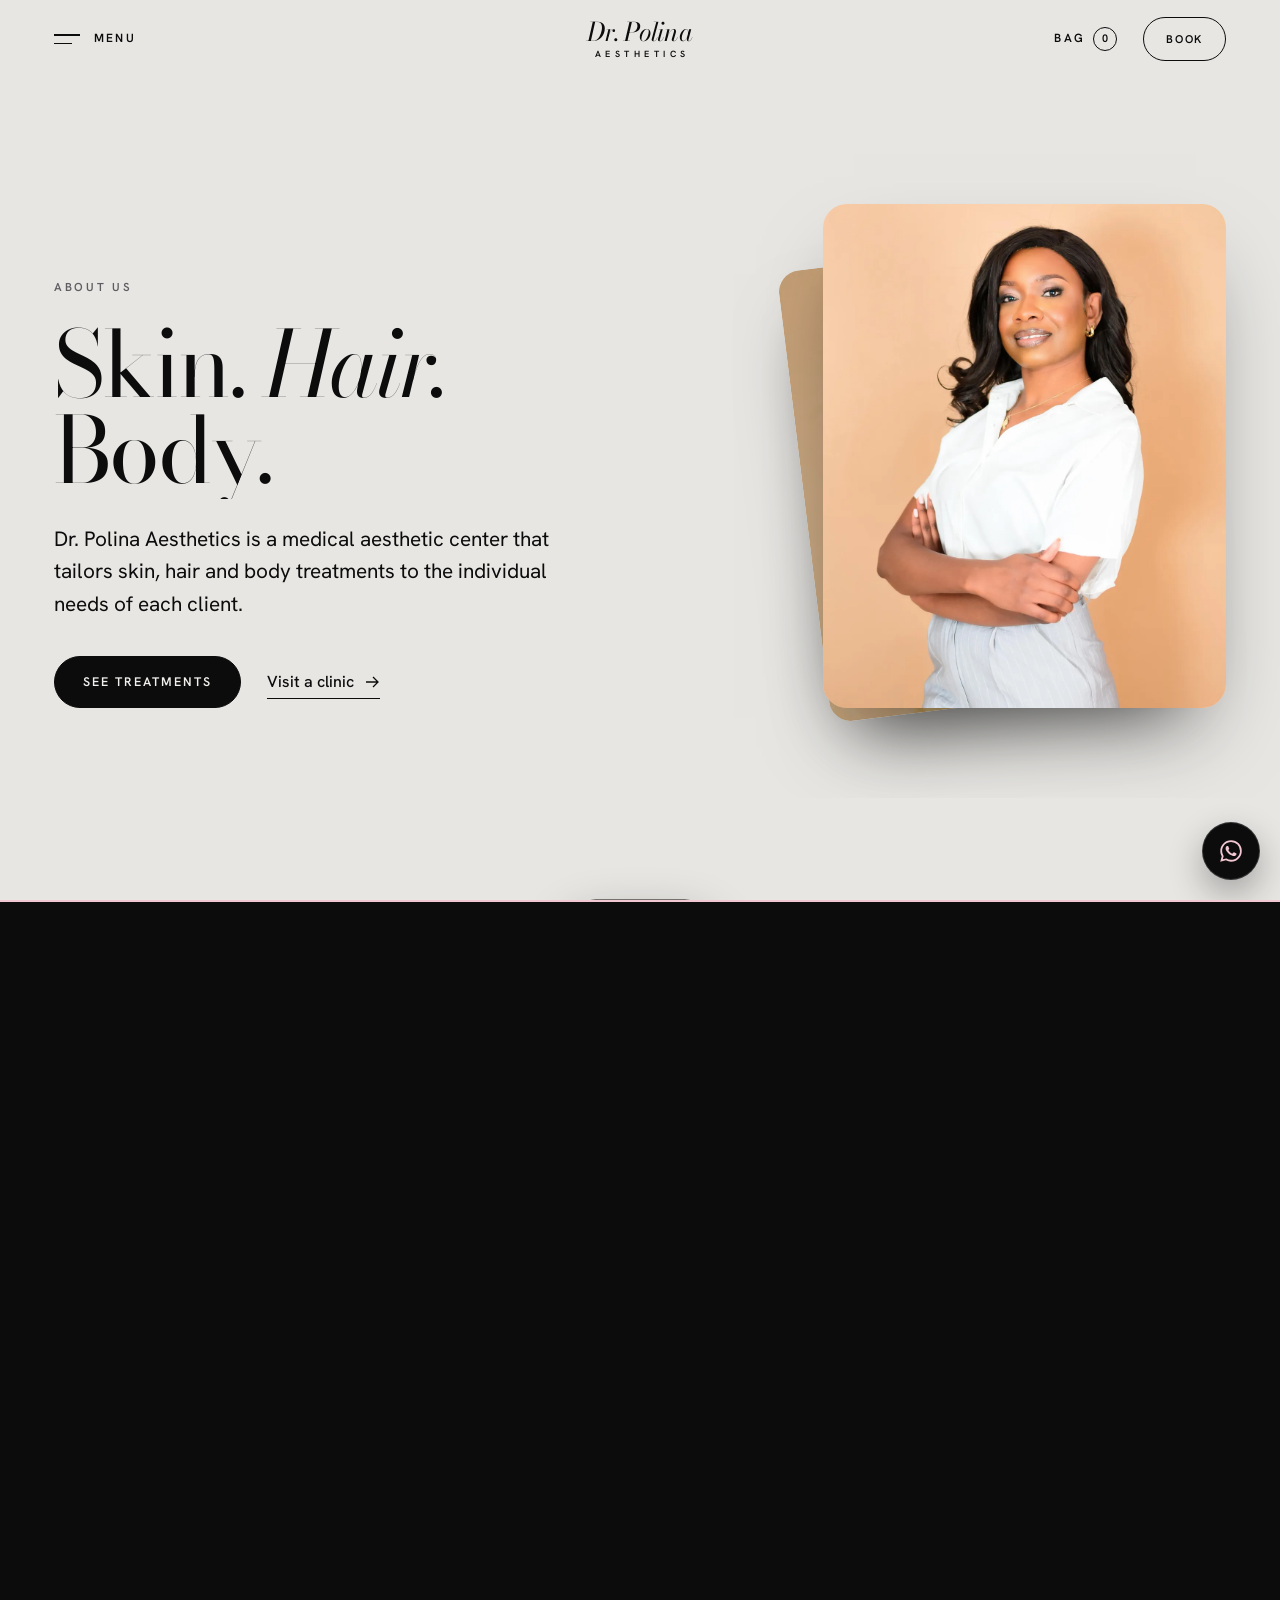
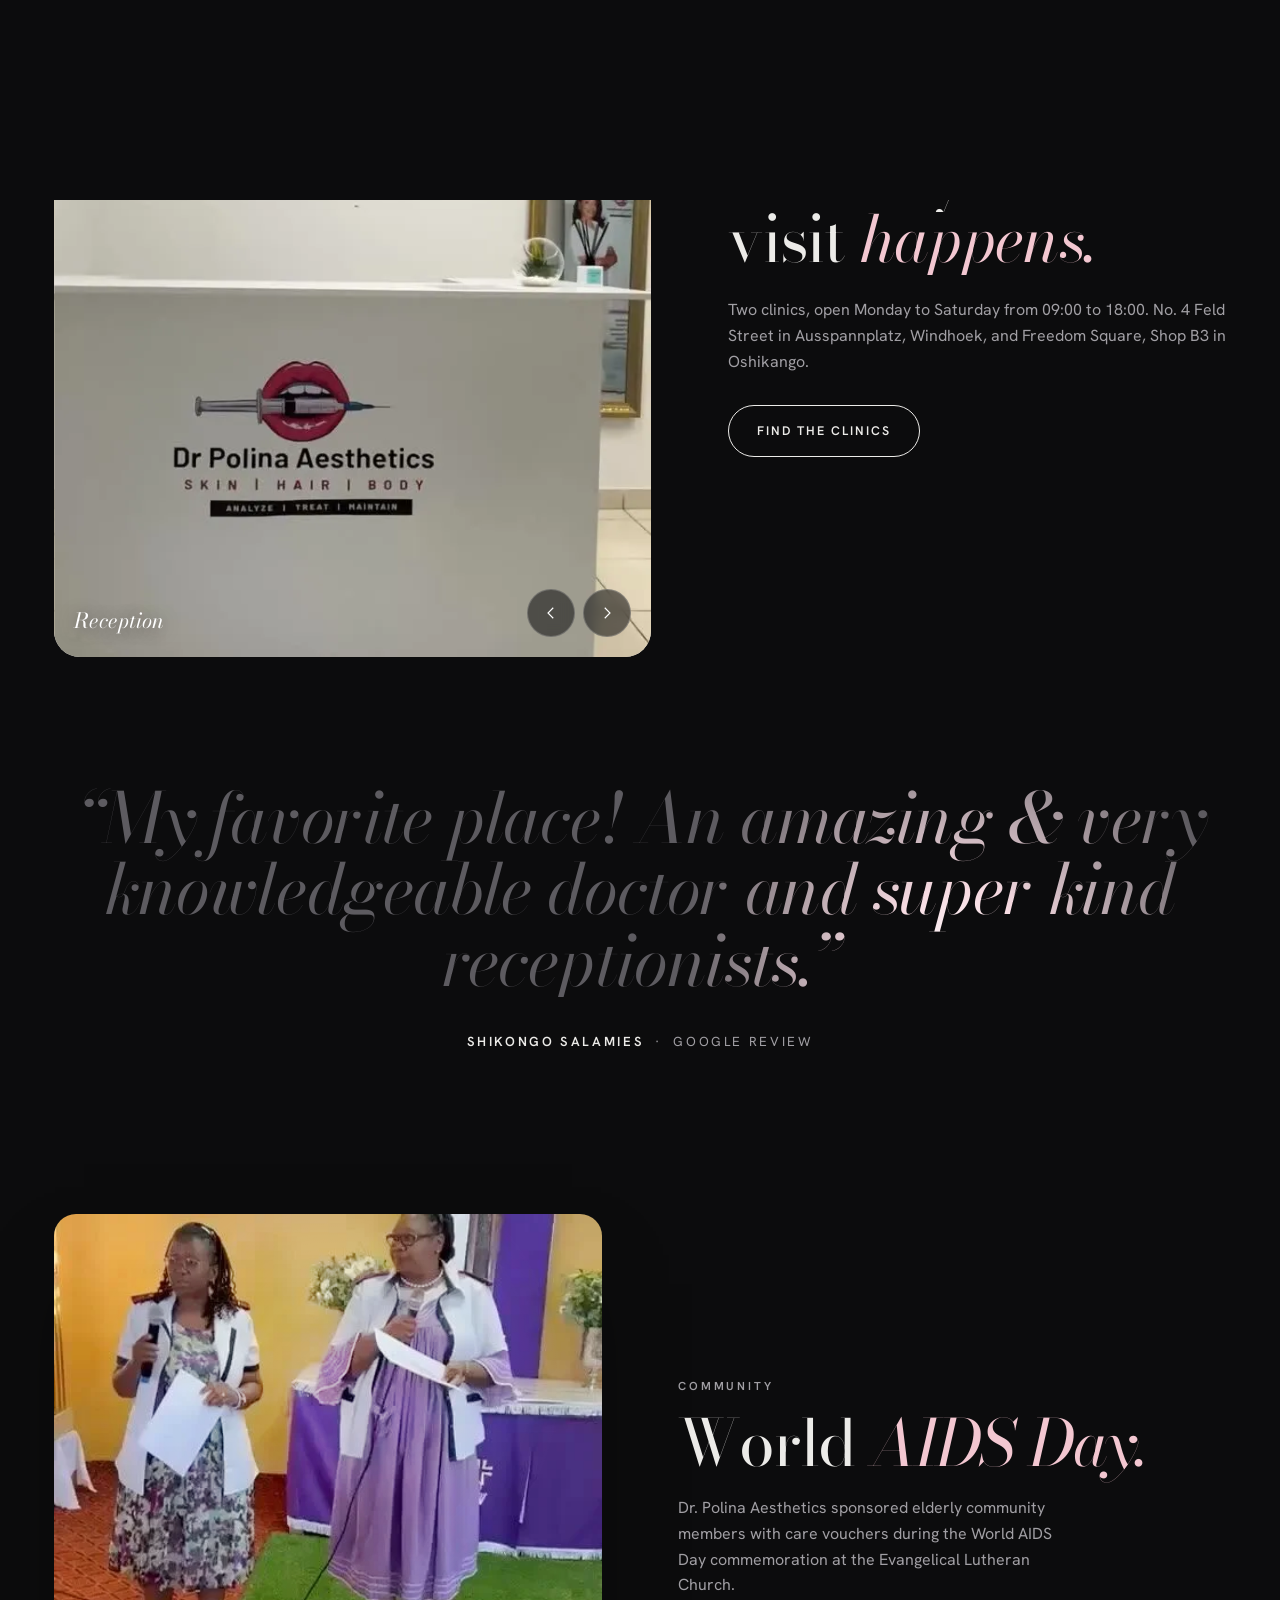
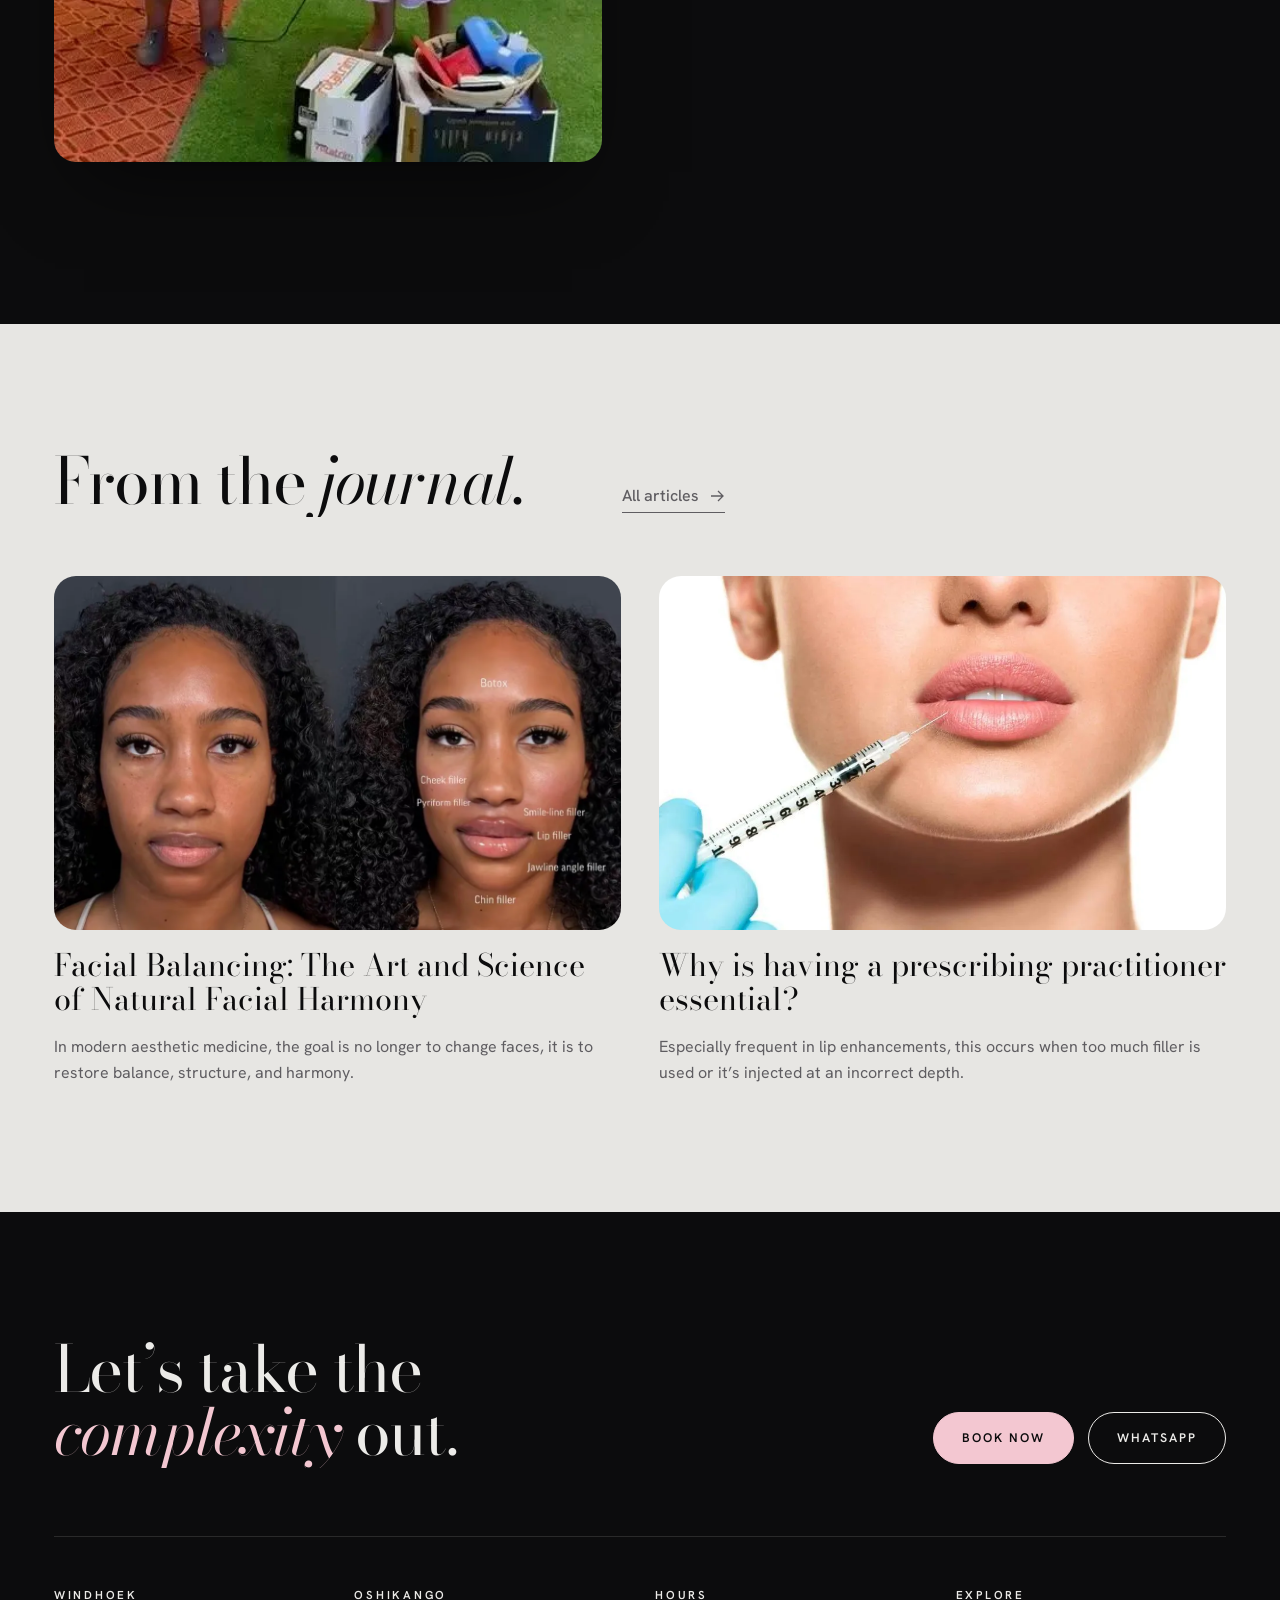
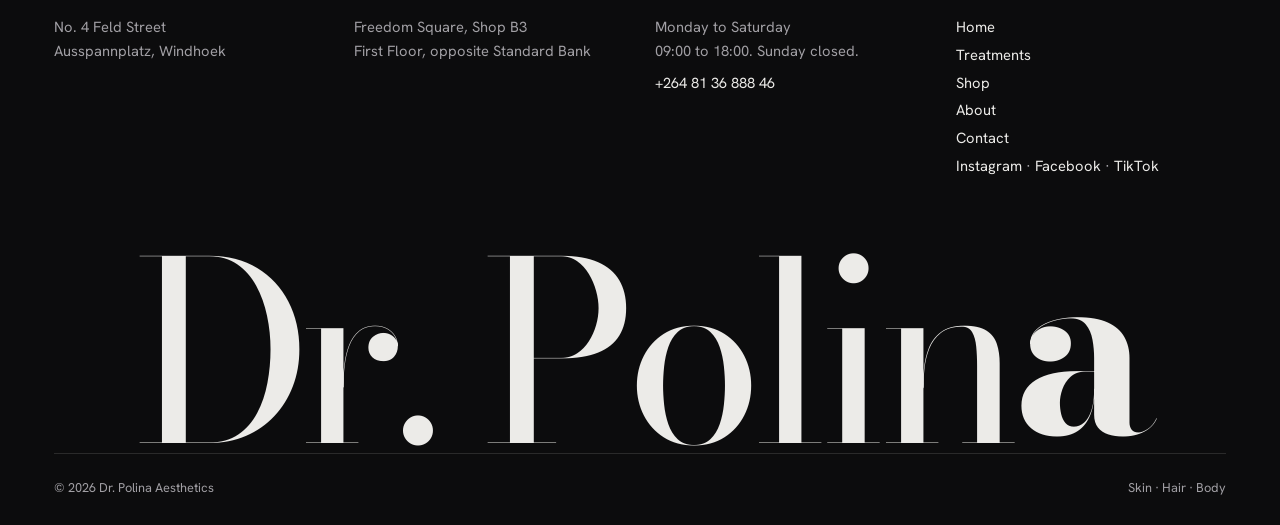
==== commit 403a949f: "Faster 3D hero start: build the scene after the page is up, cheaper reflections, async shader compil" ====
--- a/about.html
+++ b/about.html
@@ -9,7 +9,8 @@
 <link rel="icon" href="data:image/svg+xml,<svg xmlns='http://www.w3.org/2000/svg' viewBox='0 0 32 32'><rect width='32' height='32' rx='16' fill='%230c0c0d'/><text x='16' y='23' text-anchor='middle' font-family='Didot,Georgia,serif' font-style='italic' font-size='20' fill='%23f3c7d1'>P</text></svg>">
 <link rel="preconnect" href="https://fonts.googleapis.com">
 <link rel="preconnect" href="https://fonts.gstatic.com" crossorigin>
-<link href="https://fonts.googleapis.com/css2?family=Bodoni+Moda:ital,opsz,wght@0,6..96,400..900;1,6..96,400..900&family=Hanken+Grotesk:wght@300..700&display=swap" rel="stylesheet">
+<link rel="stylesheet" href="https://fonts.googleapis.com/css2?family=Bodoni+Moda:ital,opsz,wght@0,6..96,400..900;1,6..96,400..900&family=Hanken+Grotesk:wght@300..700&display=swap" media="print" onload="this.media='all'">
+<noscript><link rel="stylesheet" href="https://fonts.googleapis.com/css2?family=Bodoni+Moda:ital,opsz,wght@0,6..96,400..900;1,6..96,400..900&family=Hanken+Grotesk:wght@300..700&display=swap"></noscript>
 <link rel="stylesheet" href="css/main.css">
 <script>!function(d){d.classList.add("js");try{var s=sessionStorage;if(s.getItem("dpa.t"))d.classList.add("is-entering");s.removeItem("dpa.t");s.setItem("dpa.seen","1")}catch(e){}}(document.documentElement)</script>
 </head>
--- a/css/main.css
+++ b/css/main.css
@@ -302,13 +302,13 @@
 /* ---- 1. the drop ---- */
 .hero { position: relative; height: 260vh; }
 .hero__stage { position: sticky; top: 0; height: 100vh; height: 100svh; overflow: hidden; }
-.hero__gl { position: absolute; inset: 0; width: 100%; height: 100%; opacity: 0; transition: opacity 1.4s ease; touch-action: pan-y; }
+.hero__gl { position: absolute; inset: 0; width: 100%; height: 100%; opacity: 0; transition: opacity 0.7s ease; touch-action: pan-y; }
 .hero.is-gl .hero__gl { opacity: 1; }
-.hero__poster { position: absolute; inset: 0; transition: opacity 1.4s ease; }
+.hero__poster { position: absolute; inset: 0; transition: opacity 0.7s ease 0.15s; background: radial-gradient(ellipse 60% 70% at 56% 55%, #3a2a30 0%, #0c0c0d 70%); }
 .hero.is-gl .hero__poster { opacity: 0; }
-.hero__poster img { position: absolute; bottom: 0; left: 58%; height: 82%; width: auto; max-width: none; transform: translateX(-50%); }
+.hero__poster img { position: absolute; bottom: -1.5%; left: 60.5%; height: 81%; width: auto; max-width: none; transform: translateX(-50%); }
 .hero__poster i {
-  position: absolute; left: 40%; bottom: 14%; width: clamp(140px, 17vw, 260px); aspect-ratio: 1; border-radius: 50%;
+  position: absolute; left: 54.8%; top: 75%; width: 29vh; aspect-ratio: 1; border-radius: 50%; transform: translate(-50%, -50%);
   background: radial-gradient(circle at 34% 30%, rgba(255, 255, 255, 0.85), rgba(255, 255, 255, 0.05) 18%, rgba(243, 199, 209, 0.18) 55%, rgba(243, 199, 209, 0.45) 100%);
   box-shadow: inset -12px -18px 40px rgba(243, 199, 209, 0.35), inset 10px 10px 30px rgba(255, 255, 255, 0.25), 0 30px 60px rgba(0, 0, 0, 0.5);
   backdrop-filter: blur(2px) saturate(1.3);
@@ -347,8 +347,8 @@
   .hero__title { font-size: clamp(2.3rem, 1.2rem + 5vw, 3.6rem); }
   .hero__actions { margin-top: 22px; gap: 18px; }
   .hero__shade { background: linear-gradient(to bottom, rgba(12, 12, 13, 0.92) 0%, rgba(12, 12, 13, 0.4) 40%, transparent 55%), linear-gradient(to top, rgba(12, 12, 13, 0.8), transparent 22%); }
-  .hero__poster img { left: 54%; height: 58%; }
-  .hero__poster i { left: 12%; bottom: 10%; width: 120px; }
+  .hero__poster img { left: 53%; height: 55%; bottom: -1%; }
+  .hero__poster i { left: 37%; top: 91%; width: 14.5vh; }
   .hero__meta .m-hide { display: none; }
   .hero__meta { bottom: 18px; }
 }
